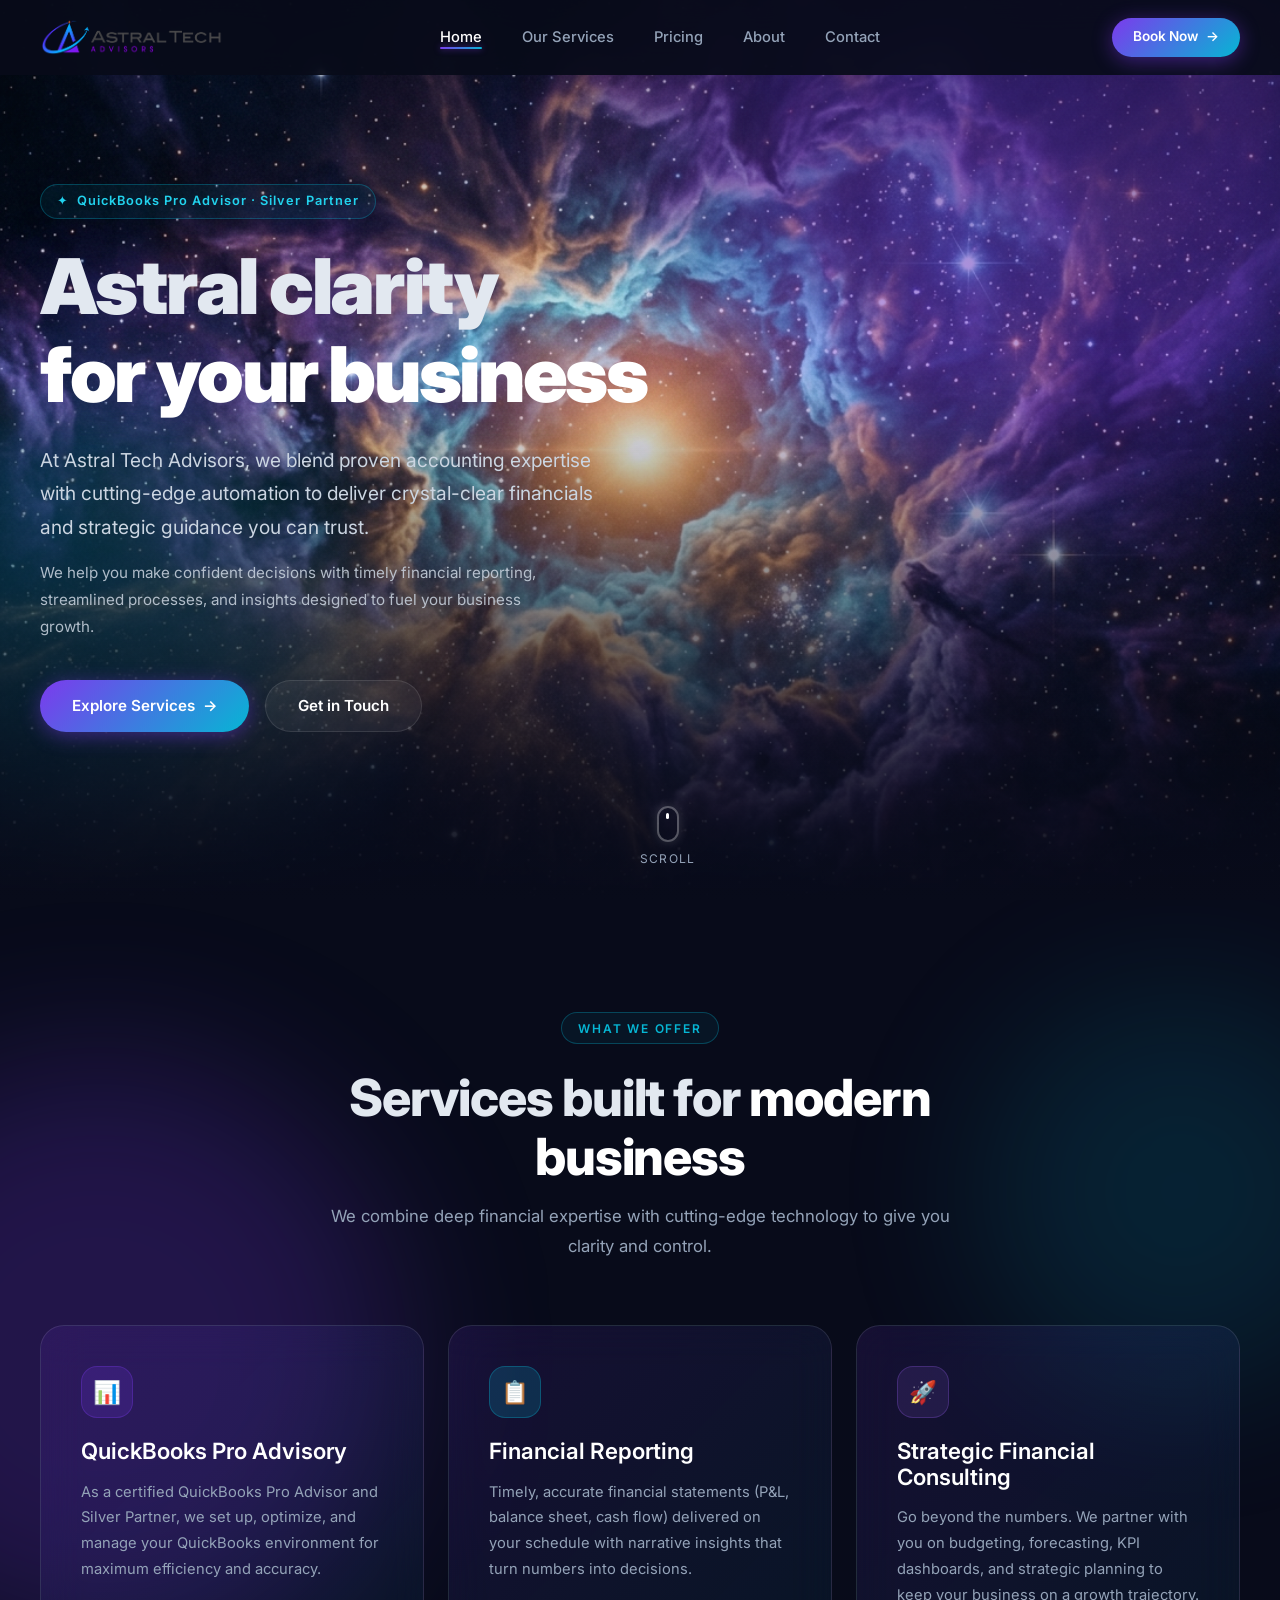
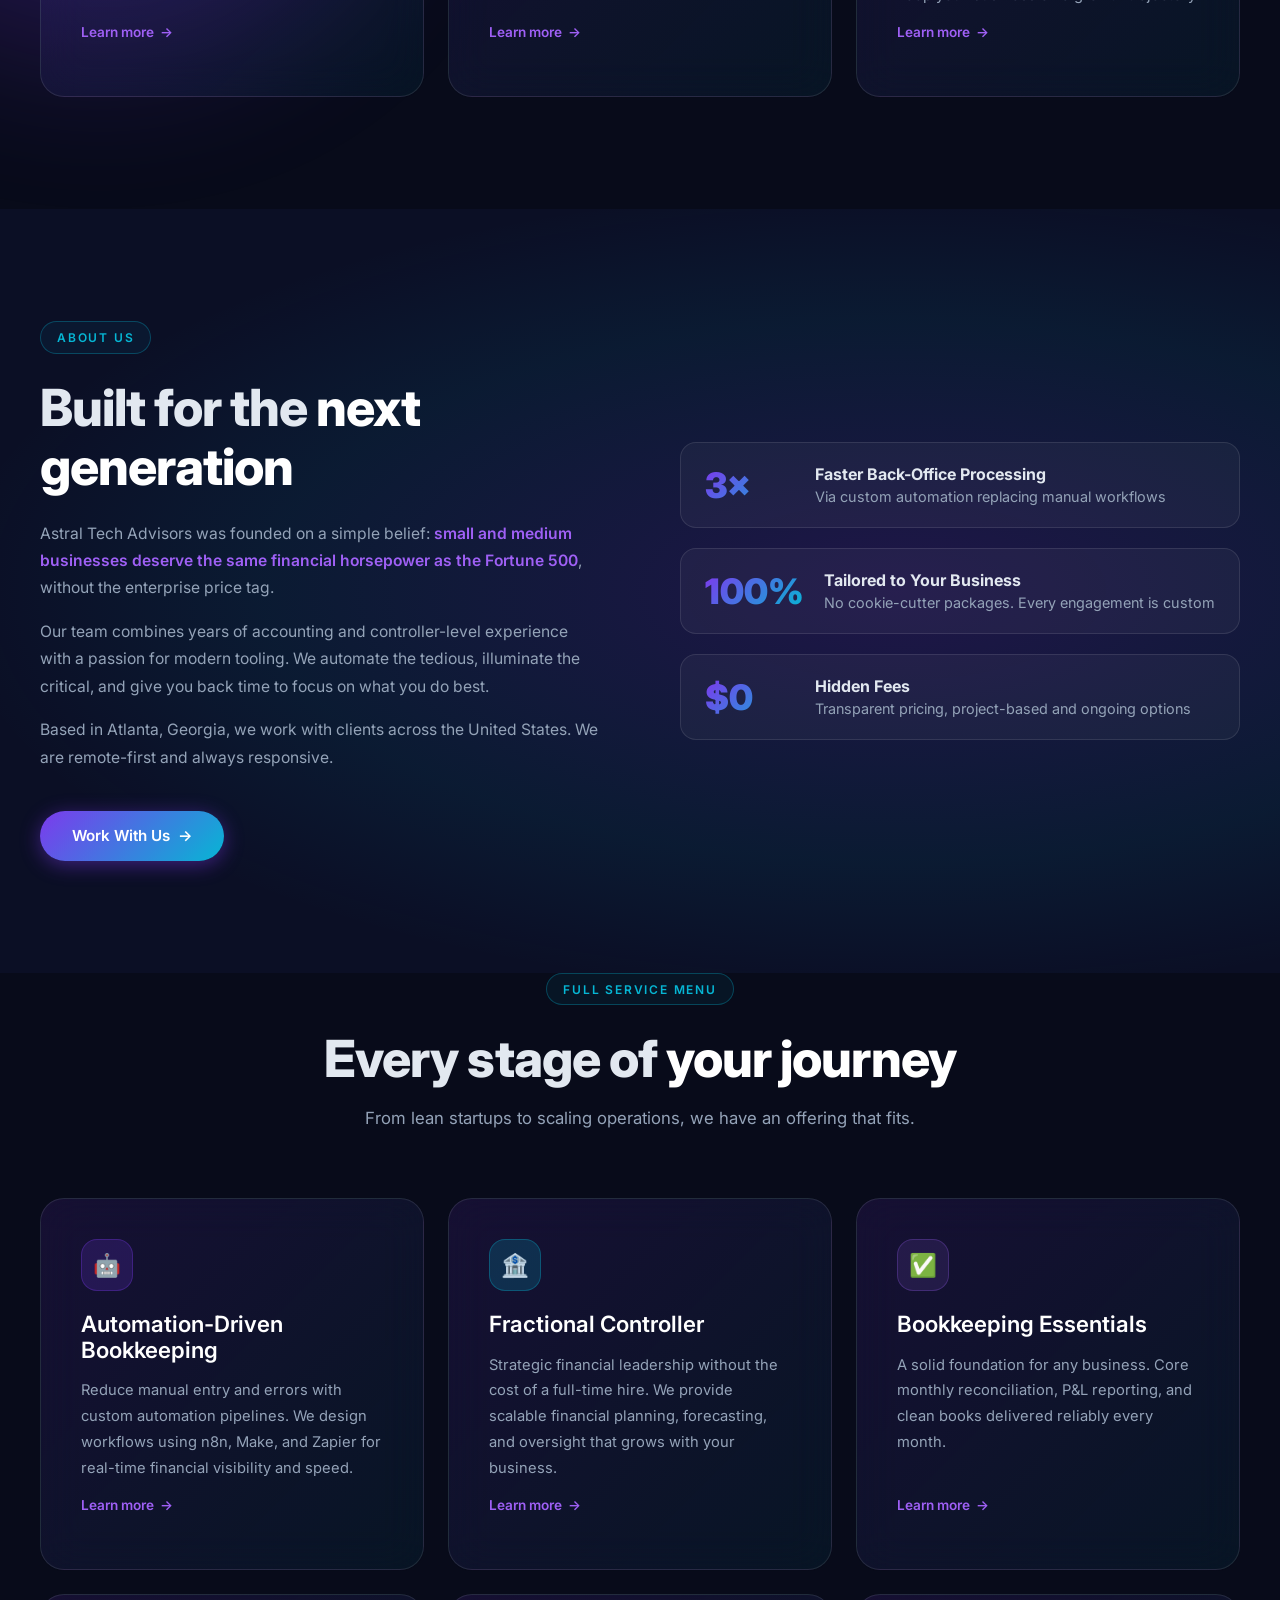
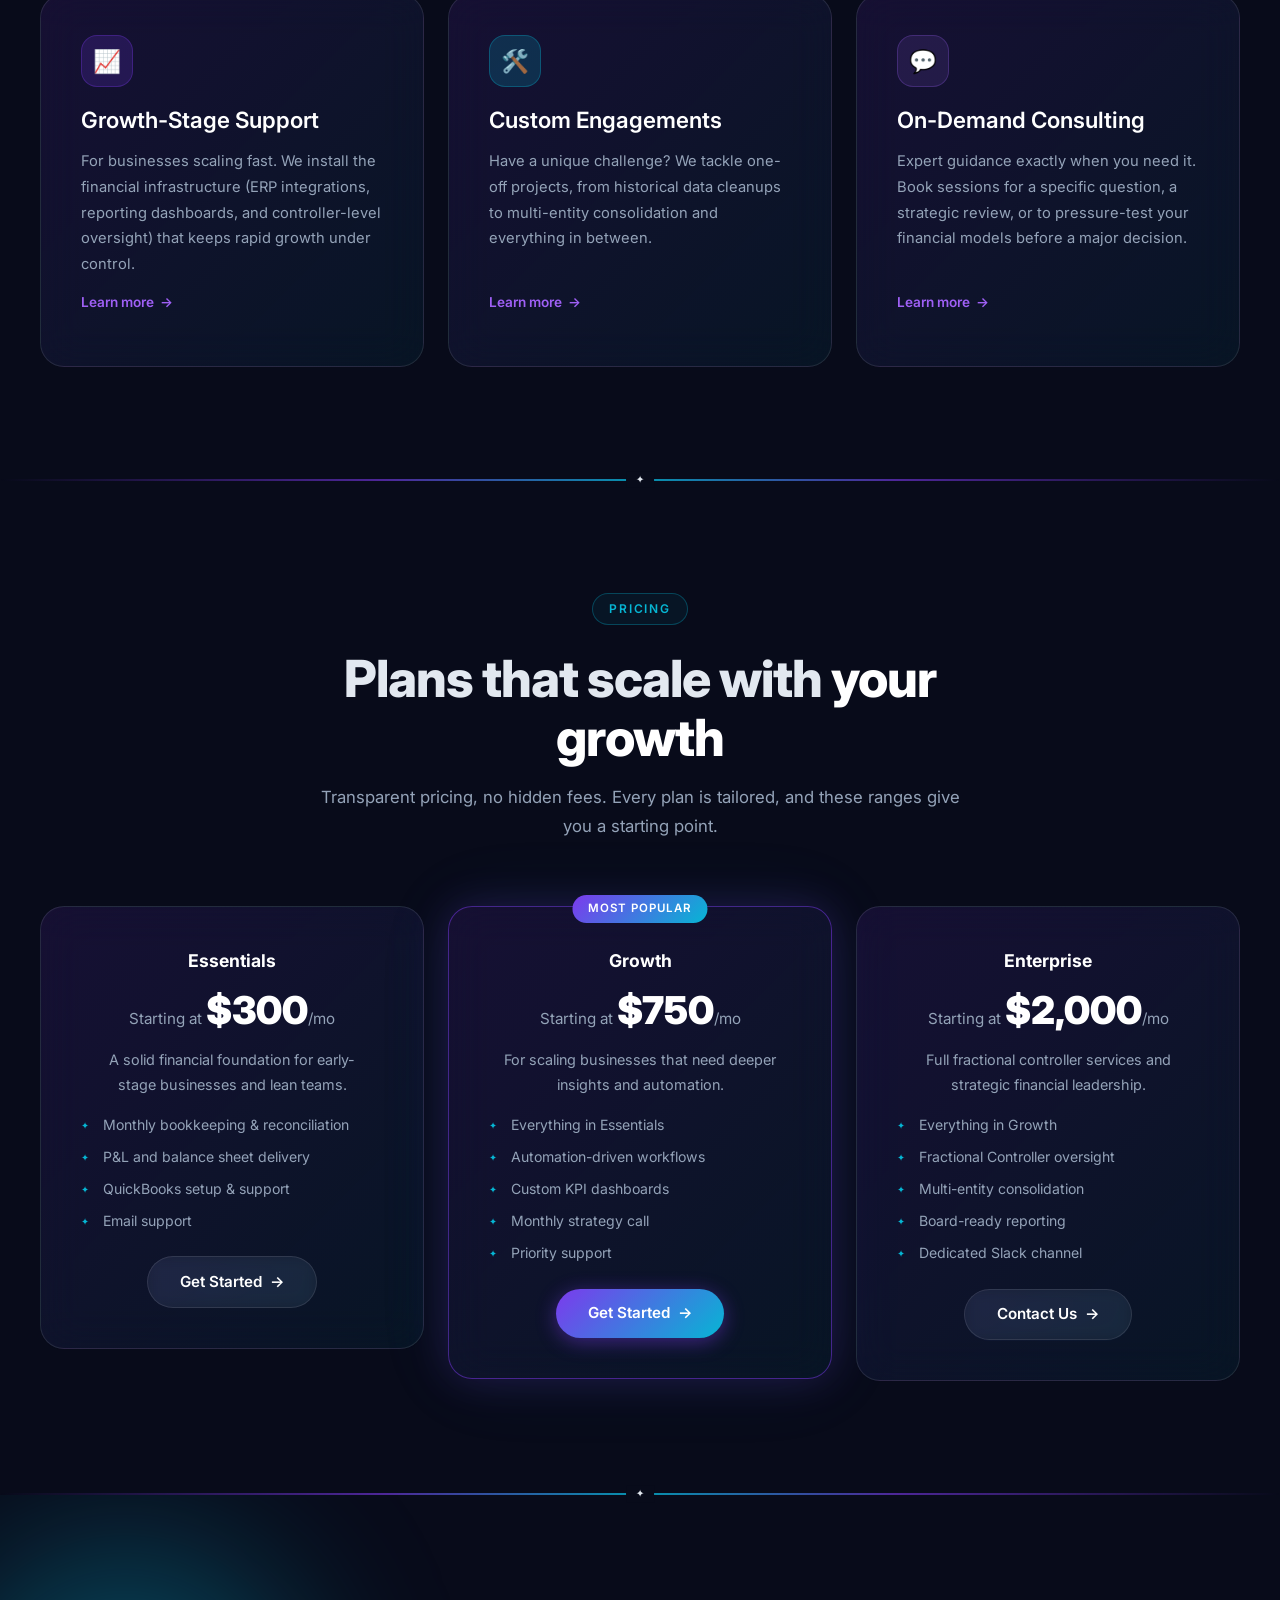
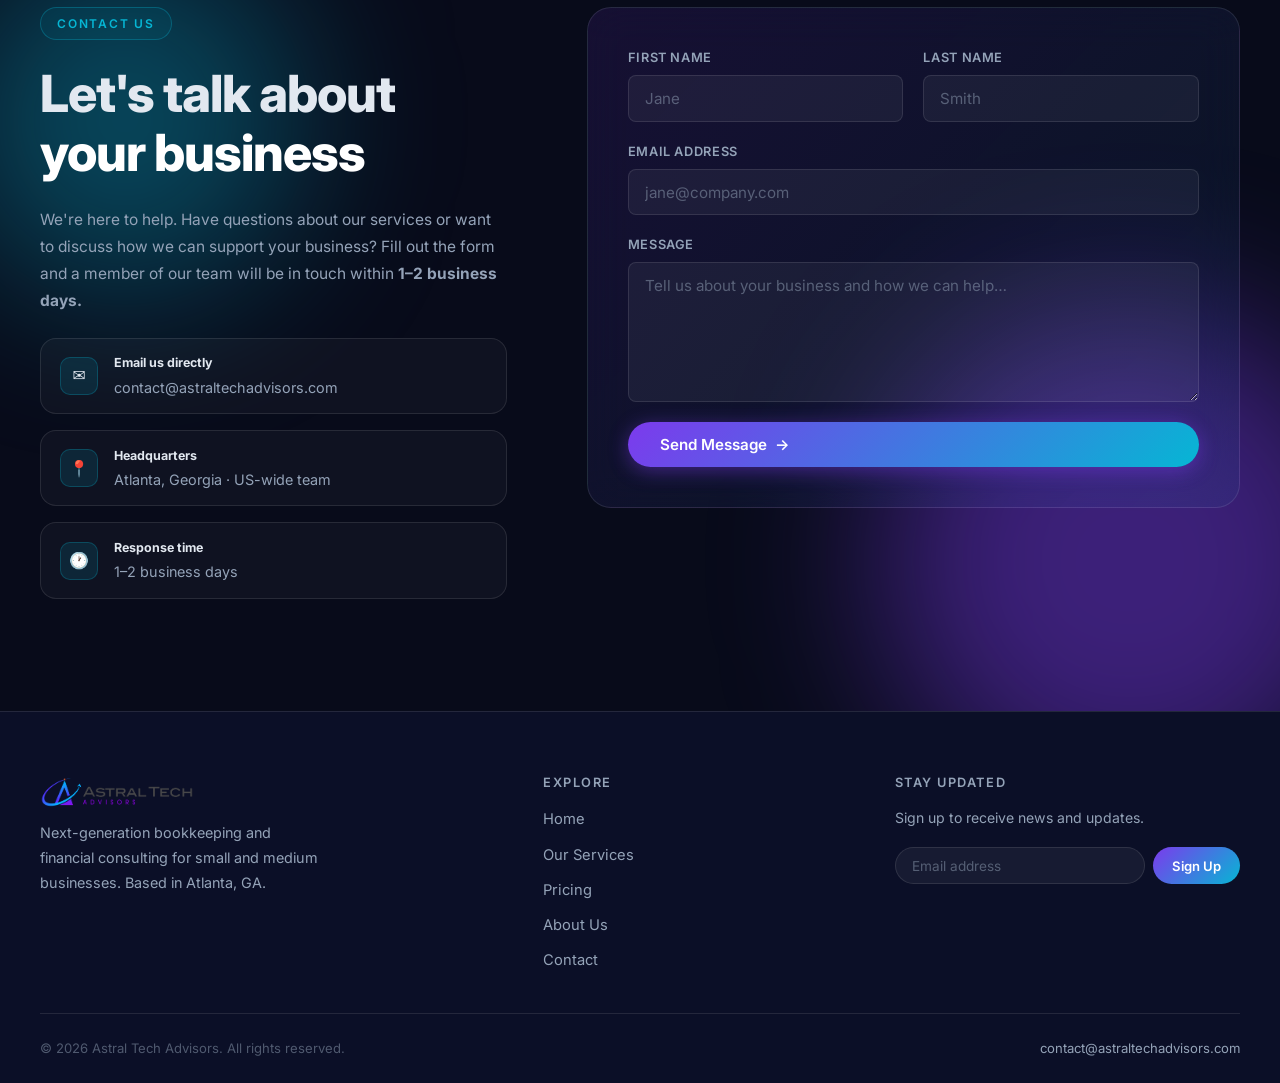
==== index.html @ 5fd236a5 "Remove em dashes across all pages for more natural copy Co-Authored-By: Claude Opus 4.6 (1M context)" ====
<!DOCTYPE html>
<html lang="en">
<head>
  <meta charset="UTF-8" />
  <meta name="viewport" content="width=device-width, initial-scale=1.0" />
  <title>Astral Tech Advisors | Next-Gen Bookkeeping & Financial Consulting</title>
  <meta name="description" content="Astral Tech Advisors blends proven accounting expertise with cutting-edge automation to deliver crystal-clear financials and strategic guidance you can trust." />
  <meta property="og:title" content="Astral Tech Advisors" />
  <meta property="og:description" content="Next-generation bookkeeping and financial consulting for small and medium businesses." />
  <meta property="og:type" content="website" />
  <link rel="preconnect" href="https://fonts.googleapis.com" />
  <link rel="preconnect" href="https://fonts.gstatic.com" crossorigin />
  <link rel="stylesheet" href="index.css" />
</head>
<body>
  <!-- Full-page background star canvas -- sits behind all sections -->
  <canvas id="bg-canvas" aria-hidden="true"></canvas>

  <!-- ============================================================
       NAVBAR
       ============================================================ -->
  <nav class="navbar" id="navbar" aria-label="Main navigation">
    <div class="container">
      <div class="nav-inner">
        <a href="#home" class="nav-logo" aria-label="Astral Tech Advisors Home">
          <img src="Website Logo.png" alt="Astral Tech Advisors" class="nav-logo-img" />
        </a>

        <ul class="nav-links" id="nav-links" role="list">
          <li><a href="#home">Home</a></li>
          <li><a href="#services">Our Services</a></li>
          <li><a href="#pricing">Pricing</a></li>
          <li><a href="#about">About</a></li>
          <li><a href="#contact">Contact</a></li>
        </ul>

        <a href="https://calendly.com/contact-astraltechadvisors/30min" target="_blank" rel="noopener" class="btn btn-primary btn-sm nav-cta" id="nav-book-btn">
          Book Now <span aria-hidden="true">→</span>
        </a>

        <button class="hamburger" id="hamburger" aria-label="Toggle mobile menu" aria-expanded="false">
          <span></span>
          <span></span>
          <span></span>
        </button>
      </div>
    </div>
  </nav>

  <!-- ============================================================
       HERO
       ============================================================ -->
  <section class="hero" id="home" aria-label="Hero">
    <video
      class="hero-video"
      autoplay muted loop playsinline
      poster="Images/Untitled design.png"
      preload="none"
      aria-hidden="true"
    >
      <!-- TODO: Replace with hosted video URL once available -->
      <!-- <source src="Videos/kling_20260321_VIDEO_Very_slow__2235_0.mp4" type="video/mp4" /> -->
    </video>
    <div class="hero-overlay" aria-hidden="true"></div>

    <!-- Background glow orbs -->
    <div class="orb orb-violet orb-1" aria-hidden="true"></div>
    <div class="orb orb-cyan orb-2" aria-hidden="true"></div>

    <div class="container">
      <div class="hero-content">
        <div class="hero-badge" role="note">
          <span aria-hidden="true">✦</span>
          QuickBooks Pro Advisor · Silver Partner
        </div>

        <h1 class="hero-title">
          Astral clarity<br />
          <span class="gradient-text">for your business</span>
        </h1>

        <p class="hero-subtitle">
          At Astral Tech Advisors, we blend proven accounting expertise with
          cutting-edge automation to deliver crystal-clear financials and
          strategic guidance you can trust.
        </p>

        <p class="hero-sub2">
          We help you make confident decisions with timely financial reporting,
          streamlined processes, and insights designed to fuel your business growth.
        </p>

        <div class="hero-ctas">
          <a href="#services" class="btn btn-primary" id="hero-cta-services">
            Explore Services <span aria-hidden="true">→</span>
          </a>
          <a href="#contact" class="btn btn-ghost" id="hero-cta-contact">
            Get in Touch
          </a>
        </div>
      </div>
    </div>

    <div class="hero-scroll-hint" aria-hidden="true">
      <div class="scroll-mouse"></div>
      <span>Scroll</span>
    </div>
  </section>

  <!-- ============================================================
       SERVICES -- PRIMARY
       ============================================================ -->
  <section class="services" id="services" aria-label="Our Core Services">
    <div class="orb orb-violet orb-1" aria-hidden="true"></div>
    <div class="orb orb-cyan orb-2" aria-hidden="true"></div>

    <div class="container">
      <div class="section-header reveal">
        <div class="section-label">What We Offer</div>
        <h2>Services built for <span class="gradient-text">modern business</span></h2>
        <p>We combine deep financial expertise with cutting-edge technology to give you clarity and control.</p>
      </div>

      <div class="services-grid">
        <!-- QuickBooks -->
        <article class="glass-card service-card reveal" id="service-qb">
          <div class="service-icon violet" aria-hidden="true">📊</div>
          <h3>QuickBooks Pro Advisory</h3>
          <p>
            As a certified QuickBooks Pro Advisor and Silver Partner, we set up,
            optimize, and manage your QuickBooks environment for maximum efficiency
            and accuracy.
          </p>
          <button class="service-link service-toggle" aria-expanded="false" aria-controls="detail-qb">
            Learn more <span class="service-toggle-arrow" aria-hidden="true">→</span>
          </button>
          <div class="service-detail" id="detail-qb">
            <ul>
              <li>Full QuickBooks Online/Desktop setup and migration</li>
              <li>Chart of accounts optimization and cleanup</li>
              <li>Third-party app integrations (payroll, inventory, POS)</li>
              <li>Ongoing QBO admin, troubleshooting, and training</li>
            </ul>

          </div>
        </article>

        <!-- Financial Reporting -->
        <article class="glass-card service-card reveal reveal-delay-1" id="service-reporting">
          <div class="service-icon cyan" aria-hidden="true">📋</div>
          <h3>Financial Reporting</h3>
          <p>
            Timely, accurate financial statements (P&amp;L, balance sheet, cash flow)
            delivered on your schedule with narrative insights that turn numbers
            into decisions.
          </p>
          <button class="service-link service-toggle" aria-expanded="false" aria-controls="detail-reporting">
            Learn more <span class="service-toggle-arrow" aria-hidden="true">→</span>
          </button>
          <div class="service-detail" id="detail-reporting">
            <ul>
              <li>Monthly/quarterly P&amp;L, balance sheet, and cash-flow statements</li>
              <li>Narrative insights and trend analysis</li>
              <li>Custom KPI dashboards tailored to your business</li>
              <li>Board-ready reporting packages</li>
            </ul>

          </div>
        </article>

        <!-- Strategic Consulting -->
        <article class="glass-card service-card reveal reveal-delay-2" id="service-consulting">
          <div class="service-icon mix" aria-hidden="true">🚀</div>
          <h3>Strategic Financial Consulting</h3>
          <p>
            Go beyond the numbers. We partner with you on budgeting, forecasting,
            KPI dashboards, and strategic planning to keep your business on a
            growth trajectory.
          </p>
          <button class="service-link service-toggle" aria-expanded="false" aria-controls="detail-consulting">
            Learn more <span class="service-toggle-arrow" aria-hidden="true">→</span>
          </button>
          <div class="service-detail" id="detail-consulting">
            <ul>
              <li>Annual budgets and rolling forecasts</li>
              <li>KPI identification and dashboard design</li>
              <li>Scenario modeling and what-if analysis</li>
              <li>Strategic growth planning and capital allocation</li>
            </ul>

          </div>
        </article>
      </div>
    </div>
  </section>

  <!-- ============================================================
       ABOUT
       ============================================================ -->
  <section class="about" id="about" aria-label="About Astral Tech Advisors">
    <div class="container">
      <div class="about-grid">
        <!-- Left: Copy -->
        <div class="about-content reveal">
          <div class="section-label">About Us</div>
          <h2>Built for the <span class="gradient-text">next generation</span></h2>

          <p>
            Astral Tech Advisors was founded on a simple belief: <strong>small and
            medium businesses deserve the same financial horsepower as the Fortune
            500</strong>, without the enterprise price tag.
          </p>

          <p>
            Our team combines years of accounting and controller-level experience
            with a passion for modern tooling. We automate the tedious, illuminate
            the critical, and give you back time to focus on what you do best.
          </p>

          <p>
            Based in Atlanta, Georgia, we work with clients across the United
            States. We are remote-first and always responsive.
          </p>

          <a href="#contact" class="btn btn-primary about-cta">
            Work With Us <span aria-hidden="true">→</span>
          </a>
        </div>

        <!-- Right: Stats -->
        <div class="about-visual reveal reveal-delay-1">
          <div class="stat-card">
            <div class="stat-number">3×</div>
            <div class="stat-label">
              <strong>Faster Back-Office Processing</strong>
              Via custom automation replacing manual workflows
            </div>
          </div>

          <div class="stat-card">
            <div class="stat-number">100%</div>
            <div class="stat-label">
              <strong>Tailored to Your Business</strong>
              No cookie-cutter packages. Every engagement is custom
            </div>
          </div>

          <div class="stat-card">
            <div class="stat-number">$0</div>
            <div class="stat-label">
              <strong>Hidden Fees</strong>
              Transparent pricing, project-based and ongoing options
            </div>
          </div>
        </div>
      </div>
    </div>
  </section>

  <!-- ============================================================
       EXTENDED SERVICES
       ============================================================ -->
  <section class="ext-services" aria-label="All Services">
    <div class="container">
      <div class="section-header reveal">
        <div class="section-label">Full Service Menu</div>
        <h2>Every stage of <span class="gradient-text">your journey</span></h2>
        <p>From lean startups to scaling operations, we have an offering that fits.</p>
      </div>

      <div class="ext-services-grid">
        <!-- Automation-Driven Bookkeeping -->
        <article class="glass-card service-card reveal" id="service-auto-bookkeeping">
          <div class="service-icon violet" aria-hidden="true">🤖</div>
          <h3>Automation-Driven Bookkeeping</h3>
          <p>
            Reduce manual entry and errors with custom automation pipelines. We
            design workflows using n8n, Make, and Zapier for real-time financial
            visibility and speed.
          </p>
          <button class="service-link service-toggle" aria-expanded="false" aria-controls="detail-auto-bookkeeping">
            Learn more <span class="service-toggle-arrow" aria-hidden="true">→</span>
          </button>
          <div class="service-detail" id="detail-auto-bookkeeping">
            <ul>
              <li>Custom automation pipelines using n8n, Make, and Zapier</li>
              <li>Bank-feed and receipt auto-categorization</li>
              <li>Real-time dashboards for revenue and expenses</li>
              <li>Error-detection rules and reconciliation automation</li>
            </ul>

          </div>
        </article>

        <!-- Fractional Controller -->
        <article class="glass-card service-card reveal reveal-delay-1" id="service-fractional">
          <div class="service-icon cyan" aria-hidden="true">🏦</div>
          <h3>Fractional Controller</h3>
          <p>
            Strategic financial leadership without the cost of a full-time hire.
            We provide scalable financial planning, forecasting, and oversight
            that grows with your business.
          </p>
          <button class="service-link service-toggle" aria-expanded="false" aria-controls="detail-fractional">
            Learn more <span class="service-toggle-arrow" aria-hidden="true">→</span>
          </button>
          <div class="service-detail" id="detail-fractional">
            <ul>
              <li>Part-time CFO/controller-level financial leadership</li>
              <li>Cash-flow forecasting and runway analysis</li>
              <li>Financial policy and internal controls design</li>
              <li>Investor/lender reporting and due-diligence support</li>
            </ul>

          </div>
        </article>

        <!-- Bookkeeping Essentials -->
        <article class="glass-card service-card reveal reveal-delay-2" id="service-essentials">
          <div class="service-icon mix" aria-hidden="true">✅</div>
          <h3>Bookkeeping Essentials</h3>
          <p>
            A solid foundation for any business. Core monthly reconciliation,
            P&amp;L reporting, and clean books delivered reliably every month.
          </p>
          <button class="service-link service-toggle" aria-expanded="false" aria-controls="detail-essentials">
            Learn more <span class="service-toggle-arrow" aria-hidden="true">→</span>
          </button>
          <div class="service-detail" id="detail-essentials">
            <ul>
              <li>Monthly bank and credit-card reconciliation</li>
              <li>Accounts payable and receivable management</li>
              <li>Monthly P&amp;L and balance sheet delivery</li>
              <li>Sales-tax tracking and filing support</li>
            </ul>

          </div>
        </article>

        <!-- Growth-Stage Support -->
        <article class="glass-card service-card reveal" id="service-growth">
          <div class="service-icon violet" aria-hidden="true">📈</div>
          <h3>Growth-Stage Support</h3>
          <p>
            For businesses scaling fast. We install the financial infrastructure
            (ERP integrations, reporting dashboards, and controller-level oversight)
            that keeps rapid growth under control.
          </p>
          <button class="service-link service-toggle" aria-expanded="false" aria-controls="detail-growth">
            Learn more <span class="service-toggle-arrow" aria-hidden="true">→</span>
          </button>
          <div class="service-detail" id="detail-growth">
            <ul>
              <li>ERP selection, setup, and integration</li>
              <li>Multi-entity consolidation reporting</li>
              <li>Department-level P&amp;L and cost-center tracking</li>
              <li>Scalable processes designed for 10x growth</li>
            </ul>

          </div>
        </article>

        <!-- Custom Engagements -->
        <article class="glass-card service-card reveal reveal-delay-1" id="service-custom">
          <div class="service-icon cyan" aria-hidden="true">🛠️</div>
          <h3>Custom Engagements</h3>
          <p>
            Have a unique challenge? We tackle one-off projects, from historical
            data cleanups to multi-entity consolidation and everything in between.
          </p>
          <button class="service-link service-toggle" aria-expanded="false" aria-controls="detail-custom">
            Learn more <span class="service-toggle-arrow" aria-hidden="true">→</span>
          </button>
          <div class="service-detail" id="detail-custom">
            <ul>
              <li>Historical data cleanup and catch-up bookkeeping</li>
              <li>Multi-entity or multi-currency consolidation</li>
              <li>System migrations (QBO, Xero, NetSuite)</li>
              <li>One-off financial analysis or audit prep</li>
            </ul>

          </div>
        </article>

        <!-- On-Demand Consulting -->
        <article class="glass-card service-card reveal reveal-delay-2" id="service-ondemand">
          <div class="service-icon mix" aria-hidden="true">💬</div>
          <h3>On-Demand Consulting</h3>
          <p>
            Expert guidance exactly when you need it. Book sessions for a specific
            question, a strategic review, or to pressure-test your financial models
            before a major decision.
          </p>
          <button class="service-link service-toggle" aria-expanded="false" aria-controls="detail-ondemand">
            Learn more <span class="service-toggle-arrow" aria-hidden="true">→</span>
          </button>
          <div class="service-detail" id="detail-ondemand">
            <ul>
              <li>60- or 90-minute expert consulting sessions</li>
              <li>Financial model review and stress-testing</li>
              <li>Tax-planning strategy conversations</li>
              <li>Ad-hoc QuickBooks troubleshooting</li>
            </ul>

          </div>
        </article>
      </div>
    </div>
  </section>

  <div class="section-divider" aria-hidden="true"></div>

  <!-- ============================================================
       PRICING
       ============================================================ -->
  <section class="pricing" id="pricing" aria-label="Pricing">
    <div class="container">
      <div class="section-header reveal">
        <div class="section-label">Pricing</div>
        <h2>Plans that scale with <span class="gradient-text">your growth</span></h2>
        <p>Transparent pricing, no hidden fees. Every plan is tailored, and these ranges give you a starting point.</p>
      </div>

      <div class="pricing-grid">
        <!-- Essentials -->
        <article class="glass-card pricing-card reveal">
          <div class="pricing-tier">Essentials</div>
          <div class="pricing-price">Starting at <span class="gradient-text pricing-amount">$300</span>/mo</div>
          <p class="pricing-desc">A solid financial foundation for early-stage businesses and lean teams.</p>
          <ul class="pricing-features">
            <li>Monthly bookkeeping &amp; reconciliation</li>
            <li>P&amp;L and balance sheet delivery</li>
            <li>QuickBooks setup &amp; support</li>
            <li>Email support</li>
          </ul>
          <a href="#contact" class="btn btn-ghost">Get Started <span aria-hidden="true">→</span></a>
        </article>

        <!-- Growth (featured) -->
        <article class="glass-card pricing-card pricing-card--featured reveal reveal-delay-1">
          <div class="pricing-badge">Most Popular</div>
          <div class="pricing-tier">Growth</div>
          <div class="pricing-price">Starting at <span class="gradient-text pricing-amount">$750</span>/mo</div>
          <p class="pricing-desc">For scaling businesses that need deeper insights and automation.</p>
          <ul class="pricing-features">
            <li>Everything in Essentials</li>
            <li>Automation-driven workflows</li>
            <li>Custom KPI dashboards</li>
            <li>Monthly strategy call</li>
            <li>Priority support</li>
          </ul>
          <a href="#contact" class="btn btn-primary">Get Started <span aria-hidden="true">→</span></a>
        </article>

        <!-- Enterprise -->
        <article class="glass-card pricing-card reveal reveal-delay-2">
          <div class="pricing-tier">Enterprise</div>
          <div class="pricing-price">Starting at <span class="gradient-text pricing-amount">$2,000</span>/mo</div>
          <p class="pricing-desc">Full fractional controller services and strategic financial leadership.</p>
          <ul class="pricing-features">
            <li>Everything in Growth</li>
            <li>Fractional Controller oversight</li>
            <li>Multi-entity consolidation</li>
            <li>Board-ready reporting</li>
            <li>Dedicated Slack channel</li>
          </ul>
          <a href="#contact" class="btn btn-ghost">Contact Us <span aria-hidden="true">→</span></a>
        </article>
      </div>
    </div>
  </section>

  <div class="section-divider" aria-hidden="true"></div>

  <!-- ============================================================
       CONTACT
       ============================================================ -->
  <section class="contact" id="contact" aria-label="Contact Us">
    <div class="orb orb-violet orb-1" aria-hidden="true"></div>
    <div class="orb orb-cyan orb-2" aria-hidden="true"></div>

    <div class="container">
      <div class="contact-grid">
        <!-- Left: Info -->
        <div class="contact-info reveal">
          <div class="section-label">Contact Us</div>
          <h2>Let's talk about <span class="gradient-text">your business</span></h2>
          <p>
            We're here to help. Have questions about our services or want to
            discuss how we can support your business? Fill out the form and a
            member of our team will be in touch within <strong>1–2 business
            days.</strong>
          </p>

          <div class="contact-meta">
            <div class="contact-item">
              <div class="contact-item-icon" aria-hidden="true">✉️</div>
              <div class="contact-item-text">
                <strong>Email us directly</strong>
                <span>contact@astraltechadvisors.com</span>
              </div>
            </div>
            <div class="contact-item">
              <div class="contact-item-icon" aria-hidden="true">📍</div>
              <div class="contact-item-text">
                <strong>Headquarters</strong>
                <span>Atlanta, Georgia · US-wide team</span>
              </div>
            </div>
            <div class="contact-item">
              <div class="contact-item-icon" aria-hidden="true">🕐</div>
              <div class="contact-item-text">
                <strong>Response time</strong>
                <span>1–2 business days</span>
              </div>
            </div>
          </div>
        </div>

        <!-- Right: Form -->
        <form class="glass-card contact-form reveal reveal-delay-1" id="contact-form" novalidate>
          <div class="form-row">
            <div class="form-group">
              <label for="first-name">First Name</label>
              <input type="text" id="first-name" name="firstName" placeholder="Jane" required />
            </div>
            <div class="form-group">
              <label for="last-name">Last Name</label>
              <input type="text" id="last-name" name="lastName" placeholder="Smith" required />
            </div>
          </div>

          <div class="form-group">
            <label for="email">Email Address</label>
            <input type="email" id="email" name="email" placeholder="jane@company.com" required />
          </div>

          <div class="form-group">
            <label for="message">Message</label>
            <textarea id="message" name="message" placeholder="Tell us about your business and how we can help…" required></textarea>
          </div>

          <button type="submit" class="btn btn-primary" id="form-submit-btn">
            Send Message <span aria-hidden="true">→</span>
          </button>
        </form>
      </div>
    </div>
  </section>

  <!-- ============================================================
       FOOTER
       ============================================================ -->
  <footer role="contentinfo">
    <div class="container">
      <div class="footer-grid">
        <!-- Brand -->
        <div class="footer-brand">
          <a href="#home" class="nav-logo" aria-label="Astral Tech Advisors">
            <img src="Website Logo.png" alt="Astral Tech Advisors" class="nav-logo-img nav-logo-img--footer" />
          </a>
          <p>
            Next-generation bookkeeping and financial consulting for small
            and medium businesses. Based in Atlanta, GA.
          </p>
        </div>

        <!-- Navigation -->
        <nav class="footer-nav" aria-label="Footer navigation">
          <h4>Explore</h4>
          <ul role="list">
            <li><a href="#home">Home</a></li>
            <li><a href="#services">Our Services</a></li>
            <li><a href="#pricing">Pricing</a></li>
            <li><a href="#about">About Us</a></li>
            <li><a href="#contact">Contact</a></li>
          </ul>
        </nav>

        <!-- Newsletter -->
        <div class="footer-newsletter">
          <h4>Stay Updated</h4>
          <p style="font-size:0.88rem; margin-top: 0; margin-bottom: 0;">
            Sign up to receive news and updates.
          </p>
          <form class="newsletter-form" id="newsletter-form" novalidate>
            <input
              type="email"
              name="email"
              id="newsletter-email"
              placeholder="Email address"
              aria-label="Email address for newsletter"
              required
            />
            <button type="submit">Sign Up</button>
          </form>
        </div>
      </div>

      <div class="footer-bottom">
        <span>© 2026 Astral Tech Advisors. All rights reserved.</span>
        <a href="mailto:contact@astraltechadvisors.com">
          contact@astraltechadvisors.com
        </a>
      </div>
    </div>
  </footer>

  <script src="main.js"></script>
</body>
</html>
---- index.css ----
/* ============================================================
   ASTRAL TECH ADVISORS — Design System
   ============================================================ */

/* ── Google Fonts ── */
@import url('https://fonts.googleapis.com/css2?family=Inter:wght@300;400;500;600;700;800;900&display=swap');

/* ── Design Tokens ── */
:root {
  /* Colors */
  --clr-bg:         #080B1A;
  --clr-bg-2:       #0D1129;
  --clr-surface:    rgba(255,255,255,0.04);
  --clr-border:     rgba(255,255,255,0.10);
  --clr-violet:     #7C3AED;
  --clr-violet-l:   #9F60F5;
  --clr-cyan:       #06B6D4;
  --clr-cyan-l:     #22D3EE;
  --clr-white:      #FFFFFF;
  --clr-text:       #E2E8F0;
  --clr-muted:      #94A3B8;

  /* Gradients */
  --grad-accent: linear-gradient(135deg, var(--clr-violet), var(--clr-cyan));
  --grad-hero:   radial-gradient(ellipse at 70% 50%, rgba(124,58,237,0.35) 0%, rgba(6,182,212,0.15) 50%, transparent 75%);
  --grad-card:   linear-gradient(135deg, rgba(124,58,237,0.12), rgba(6,182,212,0.06));

  /* Typography */
  --ff-base: 'Inter', system-ui, sans-serif;
  --fw-light: 300;
  --fw-regular: 400;
  --fw-medium: 500;
  --fw-semibold: 600;
  --fw-bold: 700;
  --fw-extrabold: 800;
  --fw-black: 900;

  /* Spacing */
  --space-xs:  0.5rem;
  --space-sm:  1rem;
  --space-md:  1.5rem;
  --space-lg:  2.5rem;
  --space-xl:  4rem;
  --space-2xl: 7rem;

  /* Radius */
  --radius-sm: 8px;
  --radius-md: 16px;
  --radius-lg: 24px;
  --radius-pill: 999px;

  /* Shadows */
  --shadow-glow-v: 0 0 40px rgba(124,58,237,0.25);
  --shadow-glow-c: 0 0 40px rgba(6,182,212,0.20);
  --shadow-card:   0 8px 32px rgba(0,0,0,0.4);

  /* Transitions */
  --ease-out: cubic-bezier(0.16, 1, 0.3, 1);
  --dur-fast: 200ms;
  --dur-base: 350ms;
  --dur-slow: 600ms;

  /* Z-index */
  --z-nav: 1000;
  --z-hero: 1;
  --z-modal: 2000;
}

/* ── Reset & Base ── */
*, *::before, *::after { box-sizing: border-box; margin: 0; padding: 0; }

html { scroll-behavior: smooth; font-size: 16px; background: var(--clr-bg); }

body {
  font-family: var(--ff-base);
  background: transparent;
  color: var(--clr-text);
  line-height: 1.6;
  overflow-x: hidden;
  -webkit-font-smoothing: antialiased;
}

/* ── Full-page background star canvas ── */
#bg-canvas {
  position: fixed;
  top: 70px;
  left: 0;
  right: 0;
  bottom: 0;
  width: 100%;
  height: calc(100% - 70px);
  z-index: -1;
  pointer-events: none;
}

img { max-width: 100%; display: block; }
a { text-decoration: none; color: inherit; }
ul { list-style: none; }
button { cursor: pointer; border: none; background: none; font-family: inherit; }

/* ── Typography ── */
h1, h2, h3, h4 { line-height: 1.15; font-weight: var(--fw-bold); }
h1 { font-size: clamp(2.8rem, 6vw, 5.5rem); font-weight: var(--fw-black); letter-spacing: -0.03em; }
h2 { font-size: clamp(2rem, 4vw, 3.2rem); font-weight: var(--fw-extrabold); letter-spacing: -0.02em; }
h3 { font-size: clamp(1.1rem, 2vw, 1.4rem); font-weight: var(--fw-semibold); }
p  { color: var(--clr-muted); line-height: 1.75; }

.gradient-text {
  color: var(--clr-white);
}

.section-label {
  display: inline-flex;
  align-items: center;
  gap: 0.5rem;
  font-size: 0.75rem;
  font-weight: var(--fw-semibold);
  letter-spacing: 0.15em;
  text-transform: uppercase;
  color: var(--clr-cyan);
  padding: 0.35rem 1rem;
  border: 1px solid rgba(6,182,212,0.3);
  border-radius: var(--radius-pill);
  background: rgba(6,182,212,0.06);
  margin-bottom: var(--space-md);
}

/* ── Container ── */
.container {
  width: min(1200px, 100% - 3rem);
  margin-inline: auto;
}

/* ── Buttons ── */
.btn {
  display: inline-flex;
  align-items: center;
  gap: 0.5rem;
  padding: 0.8rem 2rem;
  border-radius: var(--radius-pill);
  font-size: 0.95rem;
  font-weight: var(--fw-semibold);
  transition: transform var(--dur-fast) var(--ease-out),
              box-shadow var(--dur-fast) var(--ease-out),
              opacity var(--dur-fast);
}
.btn:hover { transform: translateY(-2px); }

.btn-primary {
  background: var(--grad-accent);
  color: var(--clr-white);
  box-shadow: 0 4px 20px rgba(124,58,237,0.45);
}
.btn-primary:hover { box-shadow: 0 8px 30px rgba(124,58,237,0.65); }

.btn-ghost {
  color: var(--clr-white);
  border: 1.5px solid var(--clr-border);
  background: rgba(255,255,255,0.05);
  backdrop-filter: blur(8px);
}
.btn-ghost:hover {
  border-color: rgba(124,58,237,0.6);
  background: rgba(124,58,237,0.1);
}

.btn-sm {
  padding: 0.55rem 1.3rem;
  font-size: 0.85rem;
}

/* ── Glassmorphism Card ── */
.glass-card {
  background: var(--grad-card);
  border: 1px solid var(--clr-border);
  border-radius: var(--radius-lg);
  backdrop-filter: blur(20px);
  -webkit-backdrop-filter: blur(20px);
  padding: var(--space-lg);
  transition: transform var(--dur-base) var(--ease-out),
              box-shadow var(--dur-base) var(--ease-out),
              border-color var(--dur-base);
  position: relative;
  overflow: hidden;
}

.glass-card::before {
  content: '';
  position: absolute;
  inset: 0;
  background: var(--grad-card);
  opacity: 0;
  transition: opacity var(--dur-base);
  pointer-events: none;
}

.glass-card:hover {
  transform: translateY(-6px);
  box-shadow: var(--shadow-card), var(--shadow-glow-v);
  border-color: rgba(124,58,237,0.4);
}

.glass-card:hover::before { opacity: 1; }

/* ── Orb / Glow blobs ── */
.orb {
  position: absolute;
  border-radius: 50%;
  filter: blur(80px);
  pointer-events: none;
  z-index: 0;
}
.orb-violet { background: rgba(124,58,237,0.45); }
.orb-cyan   { background: rgba(6,182,212,0.35);  }

/* ============================================================
   NAVIGATION
   ============================================================ */
.navbar {
  position: fixed;
  top: 0;
  inset-inline: 0;
  z-index: var(--z-nav);
  padding: 1.1rem 0;
  background: rgba(8, 11, 26, 0.92);
  backdrop-filter: blur(16px);
  -webkit-backdrop-filter: blur(16px);
  transition: background var(--dur-base), box-shadow var(--dur-base), padding var(--dur-base);
}

.navbar.scrolled {
  background: rgba(8,11,26,0.85);
  backdrop-filter: blur(24px);
  -webkit-backdrop-filter: blur(24px);
  box-shadow: 0 1px 0 rgba(255,255,255,0.06);
  padding: 0.7rem 0;
}

.nav-inner {
  display: flex;
  align-items: center;
  justify-content: space-between;
  gap: var(--space-lg);
}

.nav-logo {
  display: flex;
  align-items: center;
  gap: 0.65rem;
  font-weight: var(--fw-bold);
  font-size: 1.1rem;
  color: var(--clr-white);
  letter-spacing: -0.02em;
}

.nav-logo-icon {
  width: 36px;
  height: 36px;
  background: var(--grad-accent);
  border-radius: 10px;
  display: flex;
  align-items: center;
  justify-content: center;
  font-size: 1.1rem;
}

.nav-links {
  display: flex;
  align-items: center;
  gap: var(--space-lg);
}

.nav-links a {
  font-size: 0.92rem;
  font-weight: var(--fw-medium);
  color: var(--clr-muted);
  transition: color var(--dur-fast);
  position: relative;
}

.nav-links a::after {
  content: '';
  position: absolute;
  bottom: -3px;
  left: 0;
  right: 0;
  height: 2px;
  background: var(--grad-accent);
  transform: scaleX(0);
  transform-origin: left;
  transition: transform var(--dur-fast) var(--ease-out);
  border-radius: 2px;
}

.nav-links a:hover { color: var(--clr-white); }
.nav-links a:hover::after { transform: scaleX(1); }

.nav-cta { margin-left: var(--space-sm); }

.hamburger {
  display: none;
  flex-direction: column;
  gap: 5px;
  width: 28px;
}
.hamburger span {
  display: block;
  height: 2px;
  background: var(--clr-white);
  border-radius: 2px;
  transition: transform var(--dur-fast), opacity var(--dur-fast);
}

/* ============================================================
   HERO
   ============================================================ */
.hero {
  position: relative;
  min-height: 100vh;
  display: flex;
  align-items: center;
  overflow: hidden;
}

.hero-video {
  position: absolute;
  inset: 0;
  width: 100%;
  height: 100%;
  object-fit: cover;
  z-index: 0;
}

@media (prefers-reduced-motion: reduce) {
  .hero-video {
    display: none;
  }
  .hero::before {
    content: '';
    position: absolute;
    inset: 0;
    background: url('Images/Untitled design.png') center / cover no-repeat;
    z-index: 0;
  }
}

.hero-overlay {
  position: absolute;
  inset: 0;
  background: linear-gradient(
    to bottom,
    rgba(8,11,26,0.35) 0%,
    rgba(8,11,26,0.05) 40%,
    rgba(8,11,26,0.8) 85%,
    var(--clr-bg) 100%
  );
  z-index: 1;
}

.hero .orb-1 { width: 700px; height: 700px; top: -200px; right: -100px; }
.hero .orb-2 { width: 500px; height: 500px; bottom: 0; left: -150px; }

.hero-content {
  position: relative;
  z-index: 2;
  max-width: 800px;
  padding-top: 8rem;
  padding-bottom: var(--space-2xl);
}

.hero-badge {
  display: inline-flex;
  align-items: center;
  gap: 0.5rem;
  font-size: 0.8rem;
  font-weight: var(--fw-semibold);
  letter-spacing: 0.08em;
  color: var(--clr-cyan-l);
  padding: 0.4rem 1rem;
  border: 1px solid rgba(6,182,212,0.3);
  border-radius: var(--radius-pill);
  background: rgba(6,182,212,0.07);
  margin-bottom: var(--space-md);
  animation: fadeSlideIn 0.8s var(--ease-out) both;
}

.hero-title {
  animation: fadeSlideIn 0.9s 0.1s var(--ease-out) both;
  margin-bottom: var(--space-md);
}

.hero-subtitle {
  font-size: clamp(1rem, 2vw, 1.2rem);
  color: #CBD5E1;
  max-width: 560px;
  animation: fadeSlideIn 0.9s 0.2s var(--ease-out) both;
  margin-bottom: var(--space-sm);
}

.hero-sub2 {
  font-size: 0.95rem;
  color: rgba(203,213,225,0.85);
  max-width: 520px;
  animation: fadeSlideIn 0.9s 0.25s var(--ease-out) both;
  margin-bottom: var(--space-lg);
}

.hero-ctas {
  display: flex;
  flex-wrap: wrap;
  gap: var(--space-sm);
  animation: fadeSlideIn 0.9s 0.35s var(--ease-out) both;
}

.hero-scroll-hint {
  position: absolute;
  bottom: 2rem;
  left: 50%;
  transform: translateX(-50%);
  display: flex;
  flex-direction: column;
  align-items: center;
  gap: 0.4rem;
  z-index: 2;
  color: var(--clr-muted);
  font-size: 0.75rem;
  letter-spacing: 0.1em;
  text-transform: uppercase;
  animation: fadeSlideIn 1s 0.6s var(--ease-out) both;
}

.scroll-mouse {
  width: 22px; height: 36px;
  border: 2px solid rgba(255,255,255,0.3);
  border-radius: 12px;
  display: flex;
  justify-content: center;
  padding-top: 5px;
}
.scroll-mouse::before {
  content: '';
  width: 3px; height: 6px;
  background: var(--clr-white);
  border-radius: 2px;
  animation: scrollWheel 1.5s infinite;
}

/* ============================================================
   SERVICES / WHAT WE OFFER
   ============================================================ */
.services {
  padding: var(--space-2xl) 0;
  position: relative;
}

.services .orb-1 { width: 600px; height: 600px; top: 50%; left: -200px; transform: translateY(-50%); opacity: 0.5; }
.services .orb-2 { width: 400px; height: 400px; top: 10%; right: -100px; opacity: 0.4; }

.section-header {
  text-align: center;
  max-width: 650px;
  margin: 0 auto var(--space-xl);
}

.section-header p {
  font-size: 1.05rem;
  margin-top: var(--space-sm);
}

.services-grid {
  display: grid;
  grid-template-columns: repeat(3, 1fr);
  gap: 1.5rem;
  position: relative;
  z-index: 1;
}

.service-card {
  display: flex;
  flex-direction: column;
  gap: 1rem;
  overflow: visible;
}

.service-icon {
  width: 52px; height: 52px;
  border-radius: var(--radius-md);
  display: flex;
  align-items: center;
  justify-content: center;
  font-size: 1.4rem;
  margin-bottom: 0.25rem;
}

.service-icon.violet { background: rgba(124,58,237,0.18); border: 1px solid rgba(124,58,237,0.3); }
.service-icon.cyan   { background: rgba(6,182,212,0.18);  border: 1px solid rgba(6,182,212,0.3);  }
.service-icon.mix    { background: rgba(159,96,245,0.12); border: 1px solid rgba(159,96,245,0.25); }

.service-card h3 { color: var(--clr-white); }
.service-card p  { font-size: 0.92rem; flex: 1; }

.service-link {
  display: inline-flex;
  align-items: center;
  gap: 0.35rem;
  font-size: 0.85rem;
  font-weight: var(--fw-semibold);
  color: var(--clr-violet-l);
  transition: gap var(--dur-fast), color var(--dur-fast);
}
.service-link:hover { color: var(--clr-cyan-l); gap: 0.6rem; }

/* ── Service Detail Expandable Panel ── */
.service-toggle {
  cursor: pointer;
  font-family: var(--ff-base);
  padding: 0;
}

.service-toggle-arrow {
  display: inline-block;
  transition: transform var(--dur-fast) var(--ease-out);
}

.service-toggle[aria-expanded="true"] .service-toggle-arrow {
  transform: rotate(90deg);
}

.service-detail {
  overflow: hidden;
  max-height: 0;
  opacity: 0;
  transition: max-height var(--dur-slow) var(--ease-out),
              opacity var(--dur-base) var(--ease-out),
              margin-top var(--dur-base) var(--ease-out);
  margin-top: 0;
}

.service-detail.open {
  max-height: 400px;
  opacity: 1;
  margin-top: 1rem;
}

.service-detail ul {
  display: flex;
  flex-direction: column;
  gap: 0.5rem;
  margin-bottom: 1rem;
}

.service-detail li {
  font-size: 0.85rem;
  color: var(--clr-muted);
  padding-left: 1.2rem;
  position: relative;
}

.service-detail li::before {
  content: '\2726';
  position: absolute;
  left: 0;
  color: var(--clr-cyan);
  font-size: 0.6rem;
  top: 0.25rem;
}

.service-detail .btn {
  font-size: 0.82rem;
  padding: 0.5rem 1.2rem;
}

/* ── Extended Services (2nd row) ── */
.ext-services {
  padding: 0 0 var(--space-2xl);
  position: relative;
}
.ext-services-grid {
  display: grid;
  grid-template-columns: repeat(3, 1fr);
  gap: 1.5rem;
}

/* ============================================================
   PRICING
   ============================================================ */
.pricing {
  padding: var(--space-2xl) 0;
  position: relative;
}

.pricing-grid {
  display: grid;
  grid-template-columns: repeat(3, 1fr);
  gap: 1.5rem;
  align-items: start;
}

.pricing-card {
  display: flex;
  flex-direction: column;
  gap: 1rem;
  text-align: center;
  align-items: center;
  position: relative;
  overflow: visible;
}

.pricing-tier {
  font-size: 1.1rem;
  font-weight: var(--fw-bold);
  color: var(--clr-white);
}

.pricing-price {
  font-size: 0.95rem;
  color: var(--clr-muted);
  word-break: break-word;
}

.pricing-amount {
  font-size: clamp(1.6rem, 4vw, 2.4rem);
  font-weight: var(--fw-black);
  line-height: 1;
}

.pricing-desc {
  font-size: 0.9rem;
  max-width: 280px;
}

.pricing-features {
  display: flex;
  flex-direction: column;
  gap: 0.6rem;
  margin-bottom: 0.5rem;
  width: 100%;
  text-align: left;
}

.pricing-features li {
  font-size: 0.88rem;
  color: var(--clr-muted);
  padding-left: 1.4rem;
  position: relative;
  word-break: break-word;
}

.pricing-features li::before {
  content: '\2726';
  position: absolute;
  left: 0;
  color: var(--clr-cyan);
  font-size: 0.6rem;
  top: 0.25rem;
}

.pricing-card--featured {
  border-color: rgba(124,58,237,0.5);
  box-shadow: 0 0 40px rgba(124,58,237,0.2), 0 0 80px rgba(6,182,212,0.08);
}

.pricing-badge {
  position: absolute;
  top: -12px;
  left: 50%;
  transform: translateX(-50%);
  background: var(--grad-accent);
  color: var(--clr-white);
  font-size: 0.72rem;
  font-weight: var(--fw-semibold);
  letter-spacing: 0.08em;
  text-transform: uppercase;
  padding: 0.3rem 1rem;
  border-radius: var(--radius-pill);
  white-space: nowrap;
}

/* ============================================================
   ABOUT
   ============================================================ */
.about {
  padding: var(--space-2xl) 0;
  background: rgba(13, 17, 41, 0.82);
  position: relative;
  overflow: hidden;
}

.about::before {
  content: '';
  position: absolute;
  inset: 0;
  background: var(--grad-hero);
  opacity: 0.5;
}

.about-grid {
  display: grid;
  grid-template-columns: 1fr 1fr;
  gap: 5rem;
  align-items: center;
  position: relative;
  z-index: 1;
}

.about-content h2 { margin-bottom: var(--space-md); }

.about-content p {
  font-size: 0.98rem;
  margin-bottom: var(--space-sm);
}

.about-content p strong {
  color: var(--clr-violet-l);
  font-weight: var(--fw-semibold);
}

.about-cta { margin-top: var(--space-md); }

.about-visual { display: flex; flex-direction: column; gap: 1.25rem; }

.stat-card {
  display: flex;
  align-items: center;
  gap: 1.25rem;
  padding: 1.25rem 1.5rem;
  background: rgba(255,255,255,0.04);
  border: 1px solid var(--clr-border);
  border-radius: var(--radius-md);
  transition: border-color var(--dur-base), transform var(--dur-base) var(--ease-out);
}

.stat-card:hover {
  border-color: rgba(124,58,237,0.35);
  transform: translateX(6px);
}

.stat-number {
  font-size: 2.2rem;
  font-weight: var(--fw-black);
  background: var(--grad-accent);
  -webkit-background-clip: text;
  background-clip: text;
  -webkit-text-fill-color: transparent;
  line-height: 1;
  min-width: 90px;
}

.stat-label {
  color: var(--clr-muted);
  font-size: 0.9rem;
  line-height: 1.4;
}
.stat-label strong { color: var(--clr-text); display: block; font-size: 1rem; margin-bottom: 0.1rem; }

/* ============================================================
   CONTACT
   ============================================================ */
.contact {
  padding: var(--space-2xl) 0;
  position: relative;
  overflow: hidden;
}

.contact .orb-1 { width: 500px; height: 500px; bottom: -100px; right: -100px; }
.contact .orb-2 { width: 350px; height: 350px; top: 50px; left: -50px; }

.contact-grid {
  display: grid;
  grid-template-columns: 1fr 1.4fr;
  gap: 5rem;
  align-items: start;
  position: relative;
  z-index: 1;
}

.contact-info h2 { margin-bottom: var(--space-md); }
.contact-info p  { font-size: 0.97rem; margin-bottom: var(--space-md); }

.contact-meta {
  display: flex;
  flex-direction: column;
  gap: 1rem;
  margin-top: var(--space-md);
}

.contact-item {
  display: flex;
  align-items: center;
  gap: 1rem;
  padding: 0.9rem 1.2rem;
  border: 1px solid var(--clr-border);
  border-radius: var(--radius-md);
  background: rgba(255,255,255,0.03);
  font-size: 0.9rem;
}

.contact-item-icon {
  width: 38px; height: 38px;
  border-radius: 10px;
  background: rgba(6,182,212,0.12);
  border: 1px solid rgba(6,182,212,0.25);
  display: flex; align-items: center; justify-content: center;
  font-size: 1rem;
  flex-shrink: 0;
}

.contact-item-text strong { color: var(--clr-text); display: block; font-size: 0.78rem; margin-bottom: 0.15rem; }
.contact-item-text span   { color: var(--clr-muted); }

/* Contact Form */
.contact-form {
  display: flex;
  flex-direction: column;
  gap: 1.25rem;
  position: relative;
  z-index: 1;
}

.form-row { display: grid; grid-template-columns: 1fr 1fr; gap: 1.25rem; }

.form-group {
  display: flex;
  flex-direction: column;
  gap: 0.4rem;
}

.form-group label {
  font-size: 0.8rem;
  font-weight: var(--fw-semibold);
  color: var(--clr-muted);
  letter-spacing: 0.05em;
  text-transform: uppercase;
}

.form-group input,
.form-group textarea {
  background: rgba(255,255,255,0.05);
  border: 1.5px solid var(--clr-border);
  border-radius: var(--radius-sm);
  padding: 0.8rem 1rem;
  color: var(--clr-white);
  font-family: var(--ff-base);
  font-size: 0.95rem;
  transition: border-color var(--dur-fast), box-shadow var(--dur-fast), background var(--dur-fast);
  outline: none;
  position: relative;
  z-index: 1;
}

.form-group input::placeholder,
.form-group textarea::placeholder { color: rgba(148,163,184,0.5); }

.form-group input:focus,
.form-group textarea:focus {
  border-color: var(--clr-violet);
  box-shadow: 0 0 0 3px rgba(124,58,237,0.18);
  background: rgba(124,58,237,0.06);
}

.form-group textarea { resize: vertical; min-height: 140px; }

/* ============================================================
   FOOTER
   ============================================================ */
footer {
  background: rgba(13, 17, 41, 0.92);
  border-top: 1px solid var(--clr-border);
  padding: var(--space-xl) 0 var(--space-md);
}

.footer-grid {
  display: grid;
  grid-template-columns: 1.5fr 1fr 1fr;
  gap: 3rem;
  padding-bottom: var(--space-lg);
  border-bottom: 1px solid var(--clr-border);
}

.footer-brand p {
  font-size: 0.9rem;
  margin-top: 0.75rem;
  max-width: 280px;
}

.footer-nav h4,
.footer-newsletter h4 {
  font-size: 0.8rem;
  font-weight: var(--fw-semibold);
  letter-spacing: 0.12em;
  text-transform: uppercase;
  color: var(--clr-muted);
  margin-bottom: var(--space-sm);
}

.footer-nav ul { display: flex; flex-direction: column; gap: 0.6rem; }
.footer-nav a { font-size: 0.92rem; color: var(--clr-muted); transition: color var(--dur-fast); }
.footer-nav a:hover { color: var(--clr-white); }

.newsletter-form {
  display: flex;
  gap: 0.5rem;
  margin-top: var(--space-sm);
}
.newsletter-form input {
  flex: 1;
  background: rgba(255,255,255,0.05);
  border: 1.5px solid var(--clr-border);
  border-radius: var(--radius-pill);
  padding: 0.6rem 1rem;
  color: var(--clr-white);
  font-family: var(--ff-base);
  font-size: 0.85rem;
  outline: none;
  transition: border-color var(--dur-fast);
}
.newsletter-form input:focus { border-color: var(--clr-violet); }
.newsletter-form input::placeholder { color: rgba(148,163,184,0.5); }
.newsletter-form button {
  background: var(--grad-accent);
  color: var(--clr-white);
  border-radius: var(--radius-pill);
  padding: 0.6rem 1.2rem;
  font-size: 0.82rem;
  font-weight: var(--fw-semibold);
  font-family: var(--ff-base);
  white-space: nowrap;
  transition: box-shadow var(--dur-fast), transform var(--dur-fast);
}
.newsletter-form button:hover { box-shadow: 0 4px 16px rgba(124,58,237,0.5); transform: translateY(-1px); }

.footer-bottom {
  display: flex;
  align-items: center;
  justify-content: space-between;
  padding-top: var(--space-md);
  font-size: 0.82rem;
  color: rgba(148,163,184,0.5);
  flex-wrap: wrap;
  gap: 0.5rem;
}

.footer-bottom a { color: var(--clr-muted); transition: color var(--dur-fast); }
.footer-bottom a:hover { color: var(--clr-white); }

/* ============================================================
   DIVIDER / SEPARATOR
   ============================================================ */
.section-divider {
  width: 100%;
  height: 1px;
  background: linear-gradient(to right, transparent, var(--clr-border), transparent);
}

/* ============================================================
   SCROLL-REVEAL ANIMATION CLASSES
   ============================================================ */
.reveal {
  opacity: 0;
  transform: translateY(32px);
  transition: opacity var(--dur-slow) var(--ease-out),
              transform var(--dur-slow) var(--ease-out);
}
.reveal.visible {
  opacity: 1;
  transform: translateY(0);
}
.reveal-delay-1 { transition-delay: 0.1s; }
.reveal-delay-2 { transition-delay: 0.2s; }
.reveal-delay-3 { transition-delay: 0.3s; }

/* ============================================================
   KEYFRAME ANIMATIONS
   ============================================================ */
@keyframes fadeSlideIn {
  from { opacity: 0; transform: translateY(24px); }
  to   { opacity: 1; transform: translateY(0);    }
}

@keyframes scrollWheel {
  0%, 100% { transform: translateY(0); opacity: 1; }
  80%       { transform: translateY(10px); opacity: 0; }
}

@keyframes pulse-ring {
  0%   { transform: scale(1); opacity: 0.7; }
  100% { transform: scale(1.5); opacity: 0; }
}

@keyframes shimmer {
  0%   { background-position: -200% center; }
  100% { background-position:  200% center; }
}

/* ============================================================
   RESPONSIVE
   ============================================================ */
@media (max-width: 1024px) {
  .services-grid, .ext-services-grid { grid-template-columns: repeat(2, 1fr); }
  .pricing-grid { grid-template-columns: repeat(2, 1fr); }
  .about-grid { grid-template-columns: 1fr; gap: 3rem; }
  .contact-grid { grid-template-columns: 1fr; gap: 3rem; }
  .footer-grid { grid-template-columns: 1fr 1fr; }
}

@media (max-width: 768px) {
  :root { --space-2xl: 5rem; }

  .nav-links, .nav-cta { display: none; }
  .hamburger { display: flex; }

  .nav-links.open {
    display: flex;
    flex-direction: column;
    position: fixed;
    top: 0; left: 0; right: 0; bottom: 0;
    background: rgba(8,11,26,0.97);
    backdrop-filter: blur(20px);
    align-items: center;
    justify-content: center;
    gap: 2rem;
    z-index: calc(var(--z-nav) - 1);
  }
  .nav-links.open a { font-size: 1.5rem; color: var(--clr-white); }
  .nav-links.open + .nav-cta { display: flex; }

  .services-grid, .ext-services-grid { grid-template-columns: 1fr; }
  .pricing-grid { grid-template-columns: 1fr; max-width: 440px; margin-inline: auto; }
  .form-row { grid-template-columns: 1fr; }
  .footer-grid { grid-template-columns: 1fr; }
  .hero-ctas { flex-direction: column; }
  .footer-bottom { text-align: center; justify-content: center; }
}

@media (max-width: 480px) {
  h1 { font-size: 2.4rem; }
  .stat-card { flex-direction: column; text-align: center; }
}

/* ============================================================
   SPACE THEME ENHANCEMENTS
   Neon · Cyberpunk · Warp Launch · Constellation
   ============================================================ */

/* ── Logo Image ── */
.nav-logo-img {
  height: 38px;
  max-width: 220px;
  width: auto;
  display: block;
  object-fit: contain;
  transition: filter var(--dur-fast);
}
.nav-logo:hover .nav-logo-img {
  filter: drop-shadow(0 0 8px rgba(124,58,237,0.7));
}
.nav-logo-img--footer {
  height: 32px;
  max-width: 200px;
}


/* ── Hero Title Neon Glow ── */
.hero-title {
  filter: drop-shadow(0 0 30px rgba(124,58,237,0.3));
}

/* ── Hero Badge Neon Pulse ── */
.hero-badge {
  animation: fadeSlideIn 0.8s var(--ease-out) both, badgePulse 3s ease-in-out 1.2s infinite;
}
@keyframes badgePulse {
  0%, 100% { border-color: rgba(6,182,212,0.3); box-shadow: none; }
  50%       { border-color: rgba(6,182,212,0.7); box-shadow: 0 0 20px rgba(6,182,212,0.3), 0 0 40px rgba(124,58,237,0.15); }
}

/* ── Primary Button Light Sweep ── */
.btn-primary {
  position: relative;
  overflow: hidden;
}
.btn-primary::before {
  content: '';
  position: absolute;
  top: 0;
  left: -100%;
  width: 60%;
  height: 100%;
  background: linear-gradient(90deg, transparent, rgba(255,255,255,0.25), transparent);
  transform: skewX(-20deg);
  animation: btnSweep 3s ease-in-out infinite;
  pointer-events: none;
}
@keyframes btnSweep {
  0%   { left: -100%; }
  35%  { left: 150%; }
  100% { left: 150%; }
}

/* ── Glass Card Enhanced Hover ── */
.glass-card:hover {
  transform: translateY(-8px);
  box-shadow:
    var(--shadow-card),
    0 0 30px rgba(124,58,237,0.45),
    0 0 60px rgba(6,182,212,0.15),
    inset 0 1px 0 rgba(255,255,255,0.1);
  border-color: rgba(124,58,237,0.65);
}

/* ── Service Icon Glow Pulse ── */
@keyframes iconPulseV {
  0%, 100% { box-shadow: none; }
  50%       { box-shadow: 0 0 18px rgba(124,58,237,0.55), 0 0 32px rgba(124,58,237,0.2); }
}
@keyframes iconPulseC {
  0%, 100% { box-shadow: none; }
  50%       { box-shadow: 0 0 18px rgba(6,182,212,0.55),  0 0 32px rgba(6,182,212,0.2);  }
}
.service-icon.violet { animation: iconPulseV 4s ease-in-out infinite; }
.service-icon.cyan   { animation: iconPulseC 4s ease-in-out infinite 0.8s; }
.service-icon.mix    { animation: iconPulseV 4s ease-in-out infinite 1.6s; }

/* ── Section Label Glow ── */
.section-label {
  animation: labelGlow 3.5s ease-in-out infinite;
}
@keyframes labelGlow {
  0%, 100% { border-color: rgba(6,182,212,0.3); box-shadow: none; }
  50%       { border-color: rgba(6,182,212,0.65); box-shadow: 0 0 14px rgba(6,182,212,0.3); }
}

/* ── Stat Card Neon on Hover ── */
.stat-card:hover .stat-number {
  filter: drop-shadow(0 0 12px rgba(124,58,237,0.7));
}

/* ── Cosmic Section Divider ── */
.section-divider {
  height: 2px;
  background: linear-gradient(to right,
    transparent,
    rgba(124,58,237,0.6) 30%,
    rgba(6,182,212,0.8)  50%,
    rgba(124,58,237,0.6) 70%,
    transparent
  );
  position: relative;
}
.section-divider::after {
  content: '✦';
  position: absolute;
  left: 50%;
  top: 50%;
  transform: translate(-50%, -50%);
  background: var(--clr-bg);
  padding: 0 0.6rem;
  font-size: 0.65rem;
  animation: dividerStar 4s ease-in-out infinite;
}
@keyframes dividerStar {
  0%, 100% { color: var(--clr-cyan);    text-shadow: 0 0 8px  var(--clr-cyan); }
  50%       { color: var(--clr-violet-l); text-shadow: 0 0 14px var(--clr-violet-l); }
}

/* ── About Section Scan Line ── */
.about::after {
  content: '';
  position: absolute;
  left: 0;
  right: 0;
  height: 2px;
  background: linear-gradient(to right,
    transparent,
    rgba(124,58,237,0.5) 30%,
    rgba(6,182,212,0.6)  50%,
    rgba(124,58,237,0.5) 70%,
    transparent
  );
  top: -2px;
  z-index: 2;
  pointer-events: none;
  animation: scanLine 8s linear infinite;
}
@keyframes scanLine {
  0%   { top: -2px;  opacity: 0; }
  5%   { opacity: 1; }
  95%  { opacity: 1; }
  100% { top: 100%;  opacity: 0; }
}

/* ── Contact Item Neon Hover ── */
.contact-item {
  transition: border-color var(--dur-base), box-shadow var(--dur-base), transform var(--dur-base) var(--ease-out);
}
.contact-item:hover {
  border-color: rgba(6,182,212,0.45);
  box-shadow: 0 0 16px rgba(6,182,212,0.15);
  transform: translateX(4px);
}

/* ── Service Link Neon on Hover ── */
.service-link:hover {
  color: var(--clr-cyan-l);
  text-shadow: 0 0 10px rgba(6,182,212,0.5);
}

/* ── Scroll Hint Pulse ── */
.hero-scroll-hint {
  animation: fadeSlideIn 1s 0.6s var(--ease-out) both, scrollHintPulse 2.5s ease-in-out 2s infinite;
}
@keyframes scrollHintPulse {
  0%, 100% { opacity: 0.5; }
  50%       { opacity: 1; }
}
.scroll-mouse {
  box-shadow: 0 0 12px rgba(255,255,255,0.15);
}

/* ── Hero Orbs — Breathing Pulse ── */
@keyframes orbBreath {
  0%, 100% { transform: scale(1)    translate(0, 0); }
  50%       { transform: scale(1.1) translate(15px, -10px); }
}
.hero .orb-1 { animation: orbBreath 9s ease-in-out infinite; }
.hero .orb-2 { animation: orbBreath 9s ease-in-out infinite 4.5s; }

/* ── Nav Active Link Glow ── */
.nav-links a[aria-current="page"] {
  color: var(--clr-white);
}
.nav-links a[aria-current="page"]::after {
  transform: scaleX(1);
  box-shadow: 0 0 6px rgba(124,58,237,0.7);
}

/* ── Ghost Button Neon Hover ── */
.btn-ghost:hover {
  border-color: rgba(6,182,212,0.6);
  background: rgba(6,182,212,0.08);
  box-shadow: 0 0 20px rgba(6,182,212,0.2);
}
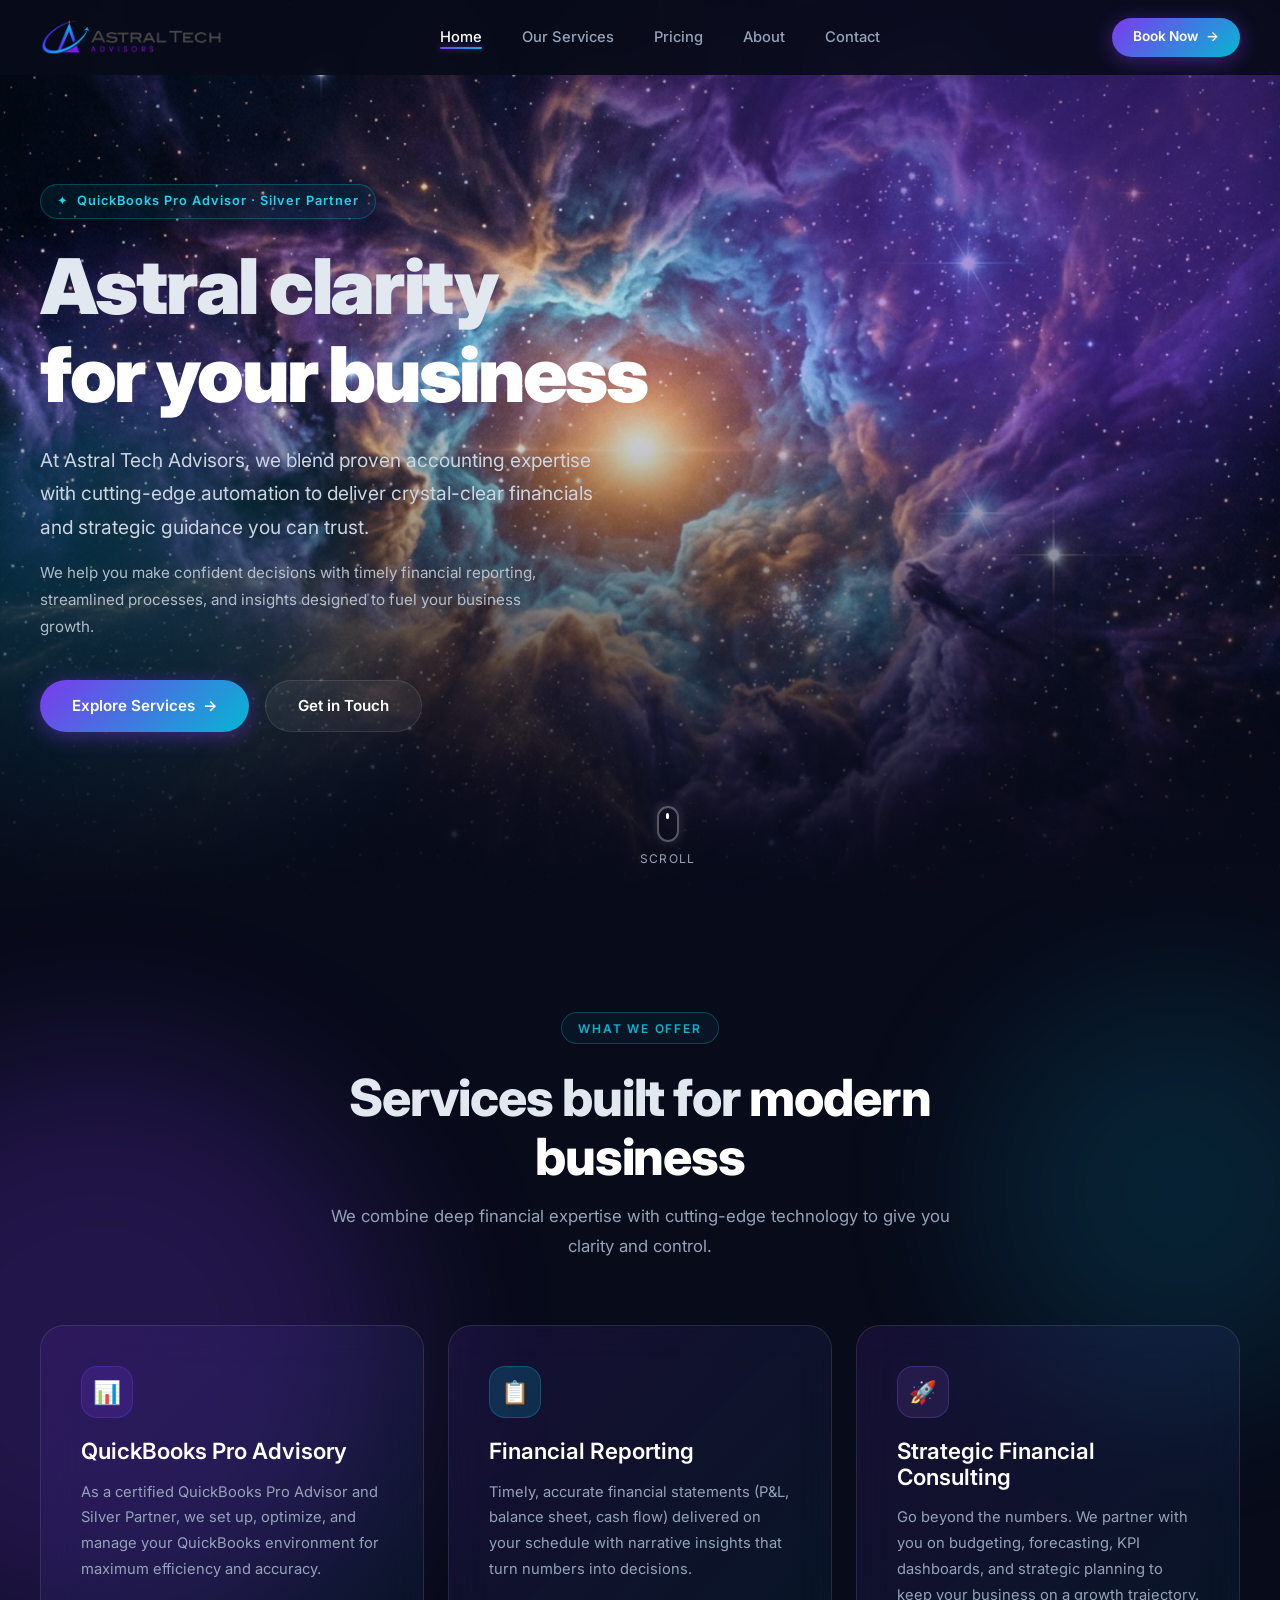
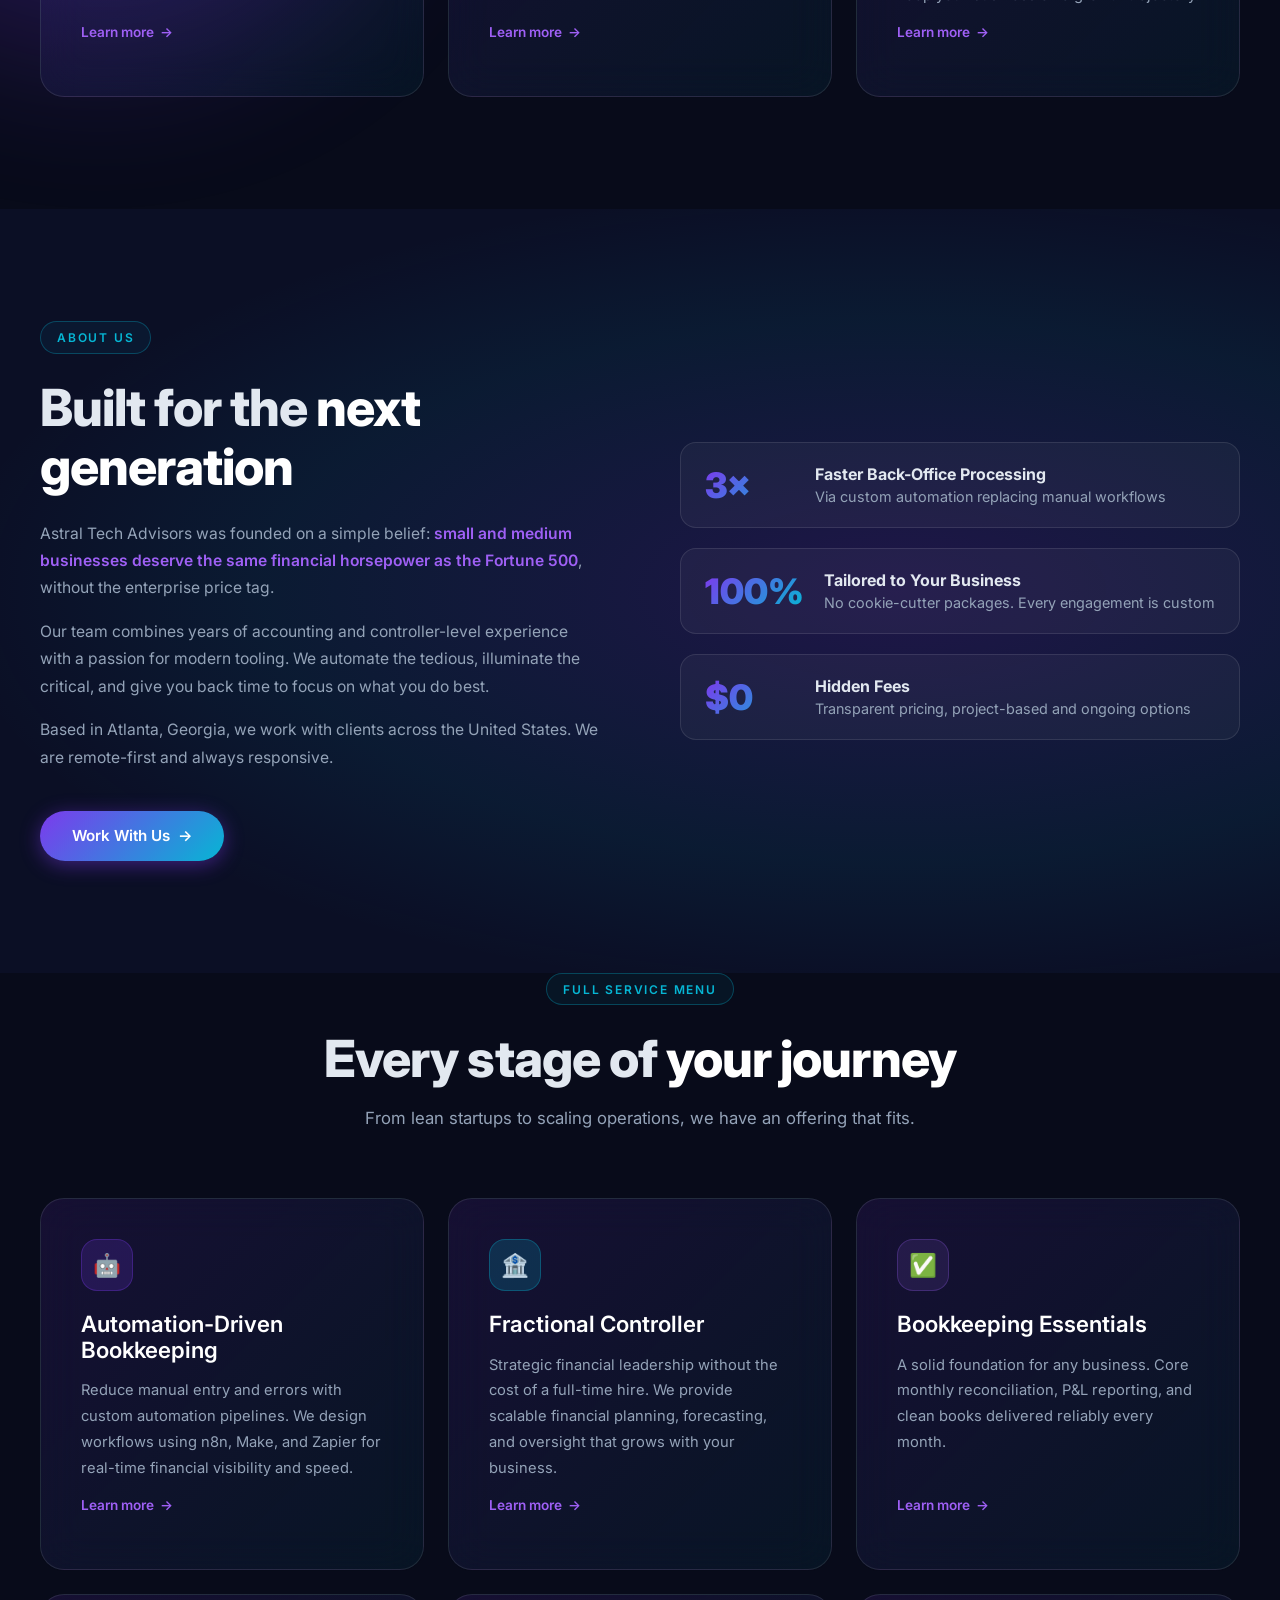
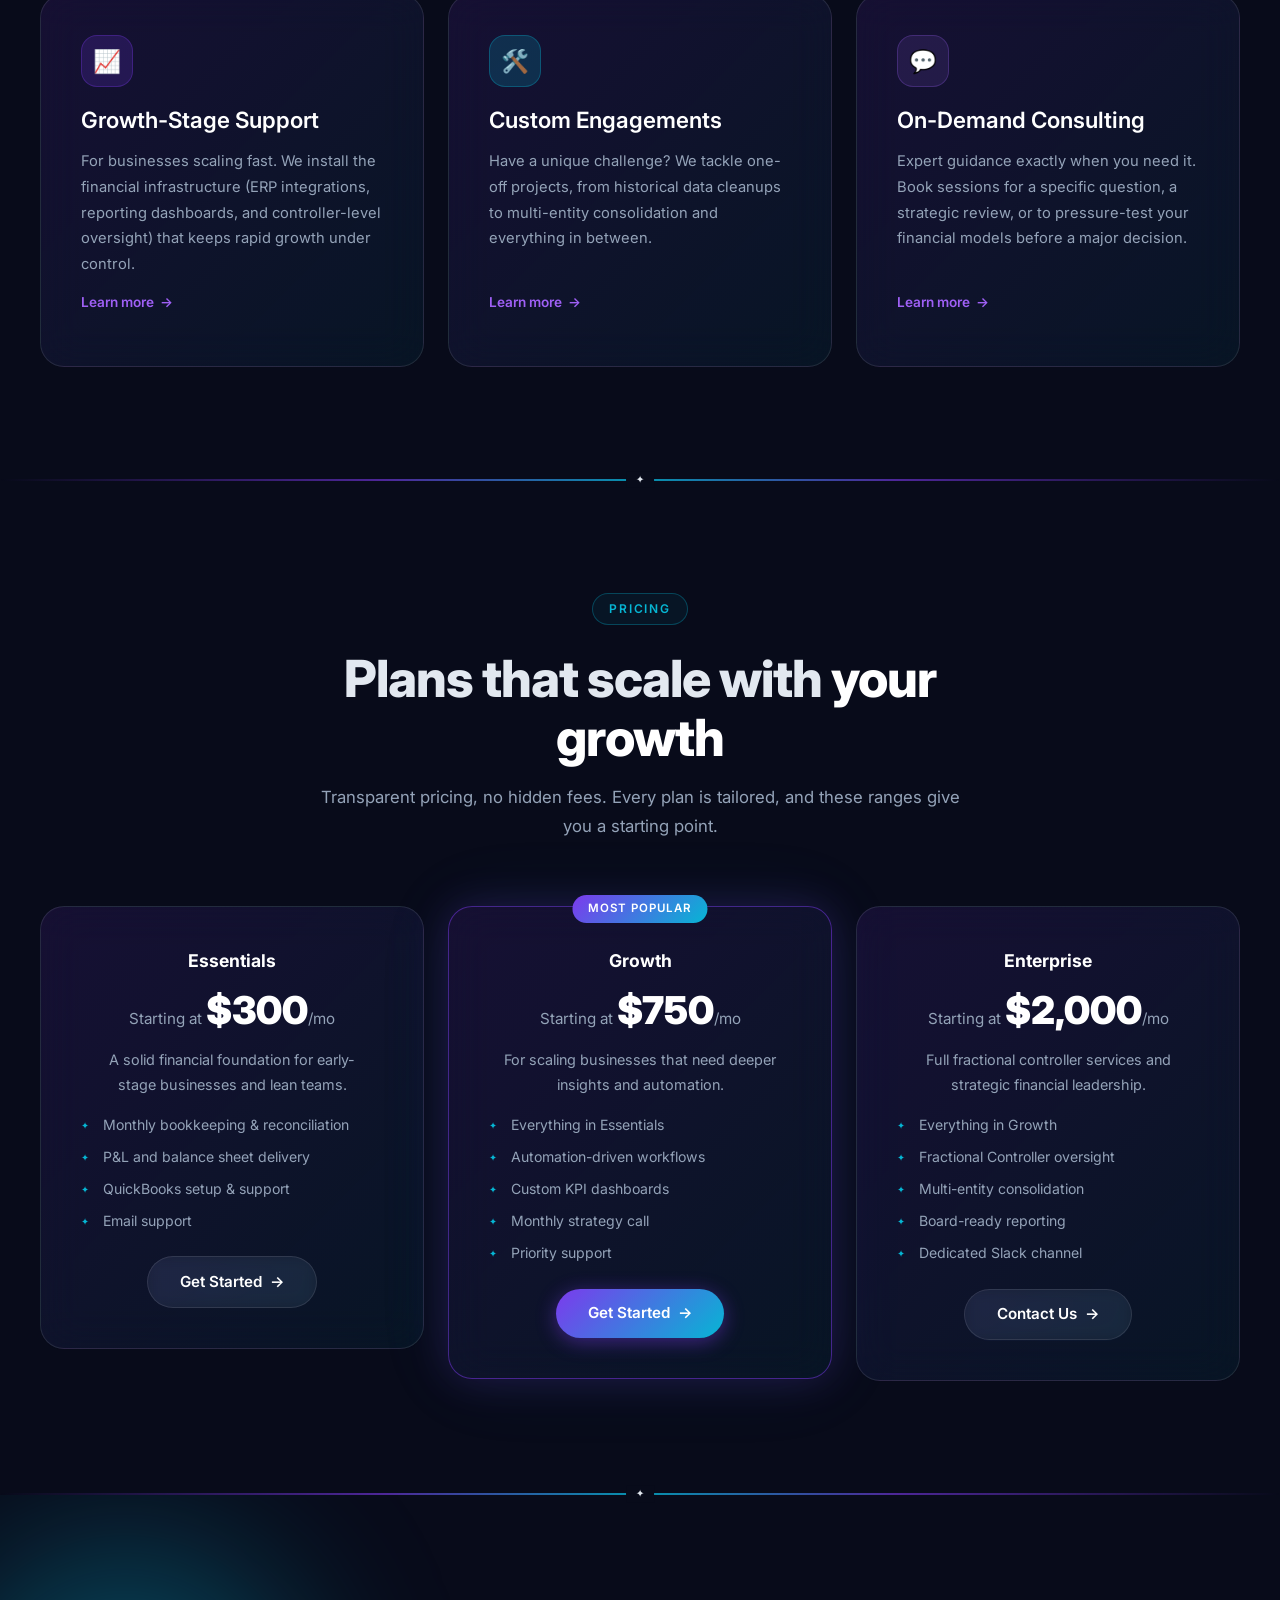
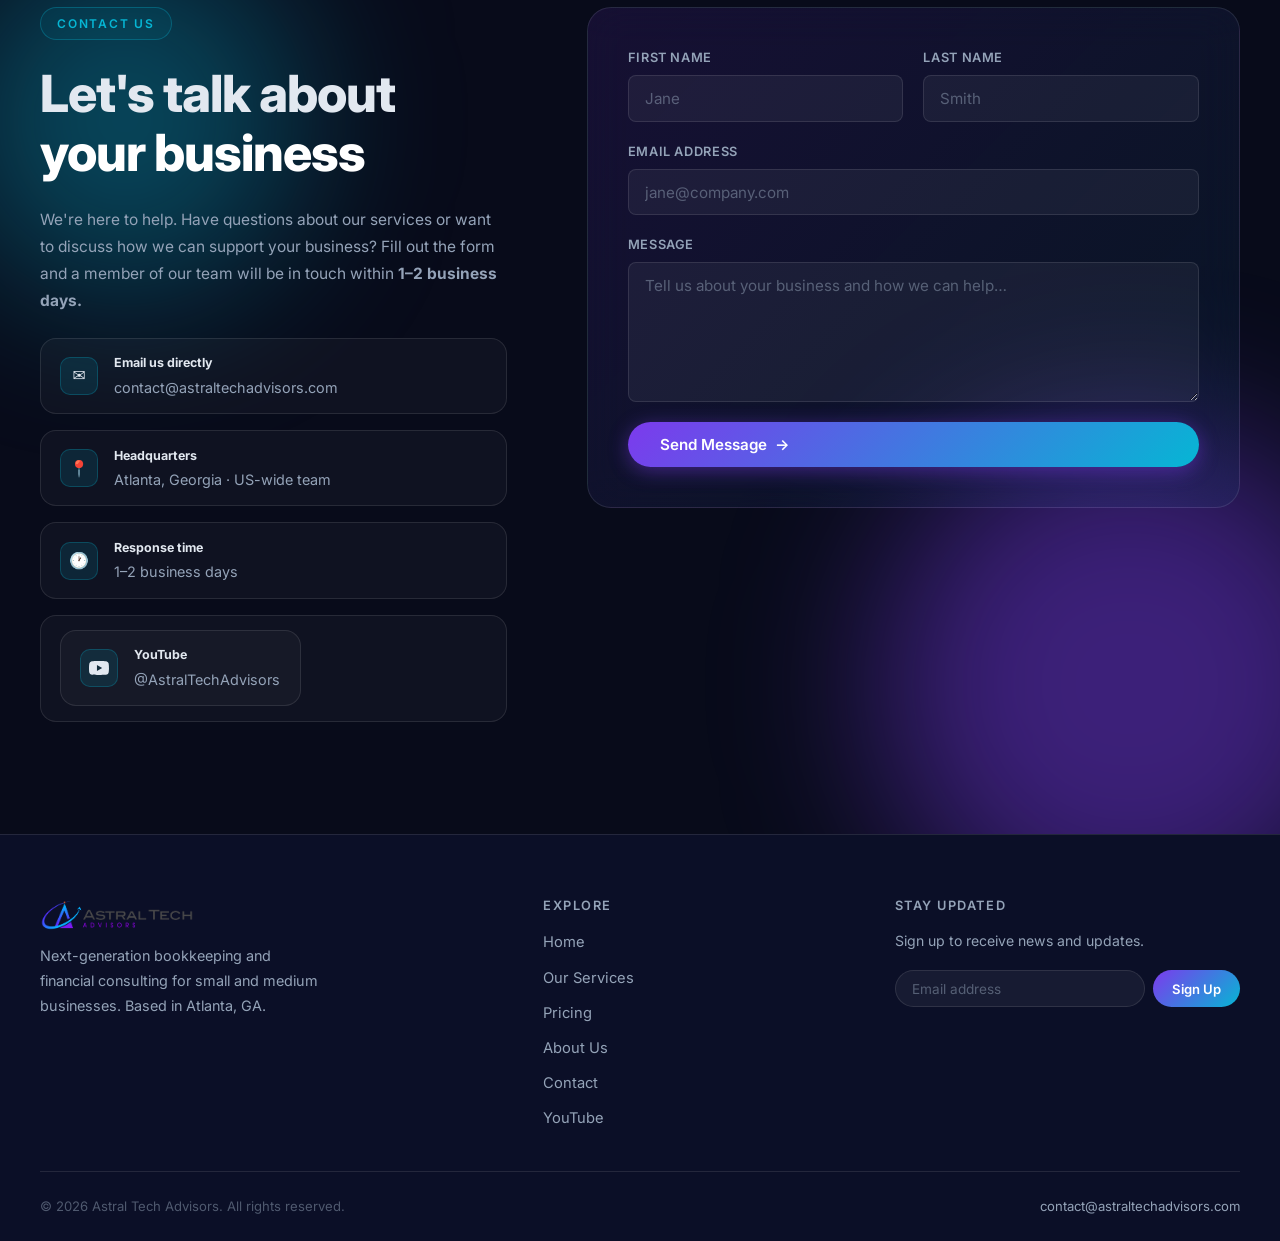
==== commit 4014b648: "Add YouTube channel link to footer nav and contact section Co-Authored-By: Claude Opus 4.6 (1M conte" ====
--- a/index.html
+++ b/index.html
@@ -514,6 +514,17 @@
                 <span>1–2 business days</span>
               </div>
             </div>
+            <div class="contact-item">
+              <a href="https://www.youtube.com/@AstralTechAdvisors" target="_blank" rel="noopener" class="contact-item" style="text-decoration:none; color:inherit;">
+                <div class="contact-item-icon" aria-hidden="true">
+                  <svg width="20" height="20" viewBox="0 0 24 24" fill="currentColor" aria-hidden="true"><path d="M23.498 6.186a3.016 3.016 0 0 0-2.122-2.136C19.505 3.545 12 3.545 12 3.545s-7.505 0-9.377.505A3.017 3.017 0 0 0 .502 6.186C0 8.07 0 12 0 12s0 3.93.502 5.814a3.016 3.016 0 0 0 2.122 2.136c1.871.505 9.376.505 9.376.505s7.505 0 9.377-.505a3.015 3.015 0 0 0 2.122-2.136C24 15.93 24 12 24 12s0-3.93-.502-5.814zM9.545 15.568V8.432L15.818 12l-6.273 3.568z"/></svg>
+                </div>
+                <div class="contact-item-text">
+                  <strong>YouTube</strong>
+                  <span>@AstralTechAdvisors</span>
+                </div>
+              </a>
+            </div>
           </div>
         </div>
 
@@ -574,6 +585,7 @@
             <li><a href="#pricing">Pricing</a></li>
             <li><a href="#about">About Us</a></li>
             <li><a href="#contact">Contact</a></li>
+            <li><a href="https://www.youtube.com/@AstralTechAdvisors" target="_blank" rel="noopener">YouTube</a></li>
           </ul>
         </nav>
 
--- a/index.css
+++ b/index.css
@@ -1006,8 +1006,14 @@
 @media (max-width: 768px) {
   :root { --space-2xl: 5rem; }
 
-  .nav-links, .nav-cta { display: none; }
+  .nav-links { display: none; }
   .hamburger { display: flex; }
+  .nav-cta {
+    margin-left: auto;
+    margin-right: var(--space-sm);
+    font-size: 0.85rem;
+    padding: 0.45rem 1rem;
+  }
 
   .nav-links.open {
     display: flex;
@@ -1022,7 +1028,7 @@
     z-index: calc(var(--z-nav) - 1);
   }
   .nav-links.open a { font-size: 1.5rem; color: var(--clr-white); }
-  .nav-links.open + .nav-cta { display: flex; }
+  .nav-links.open ~ .nav-cta { display: none; }
 
   .services-grid, .ext-services-grid { grid-template-columns: 1fr; }
   .pricing-grid { grid-template-columns: 1fr; max-width: 440px; margin-inline: auto; }
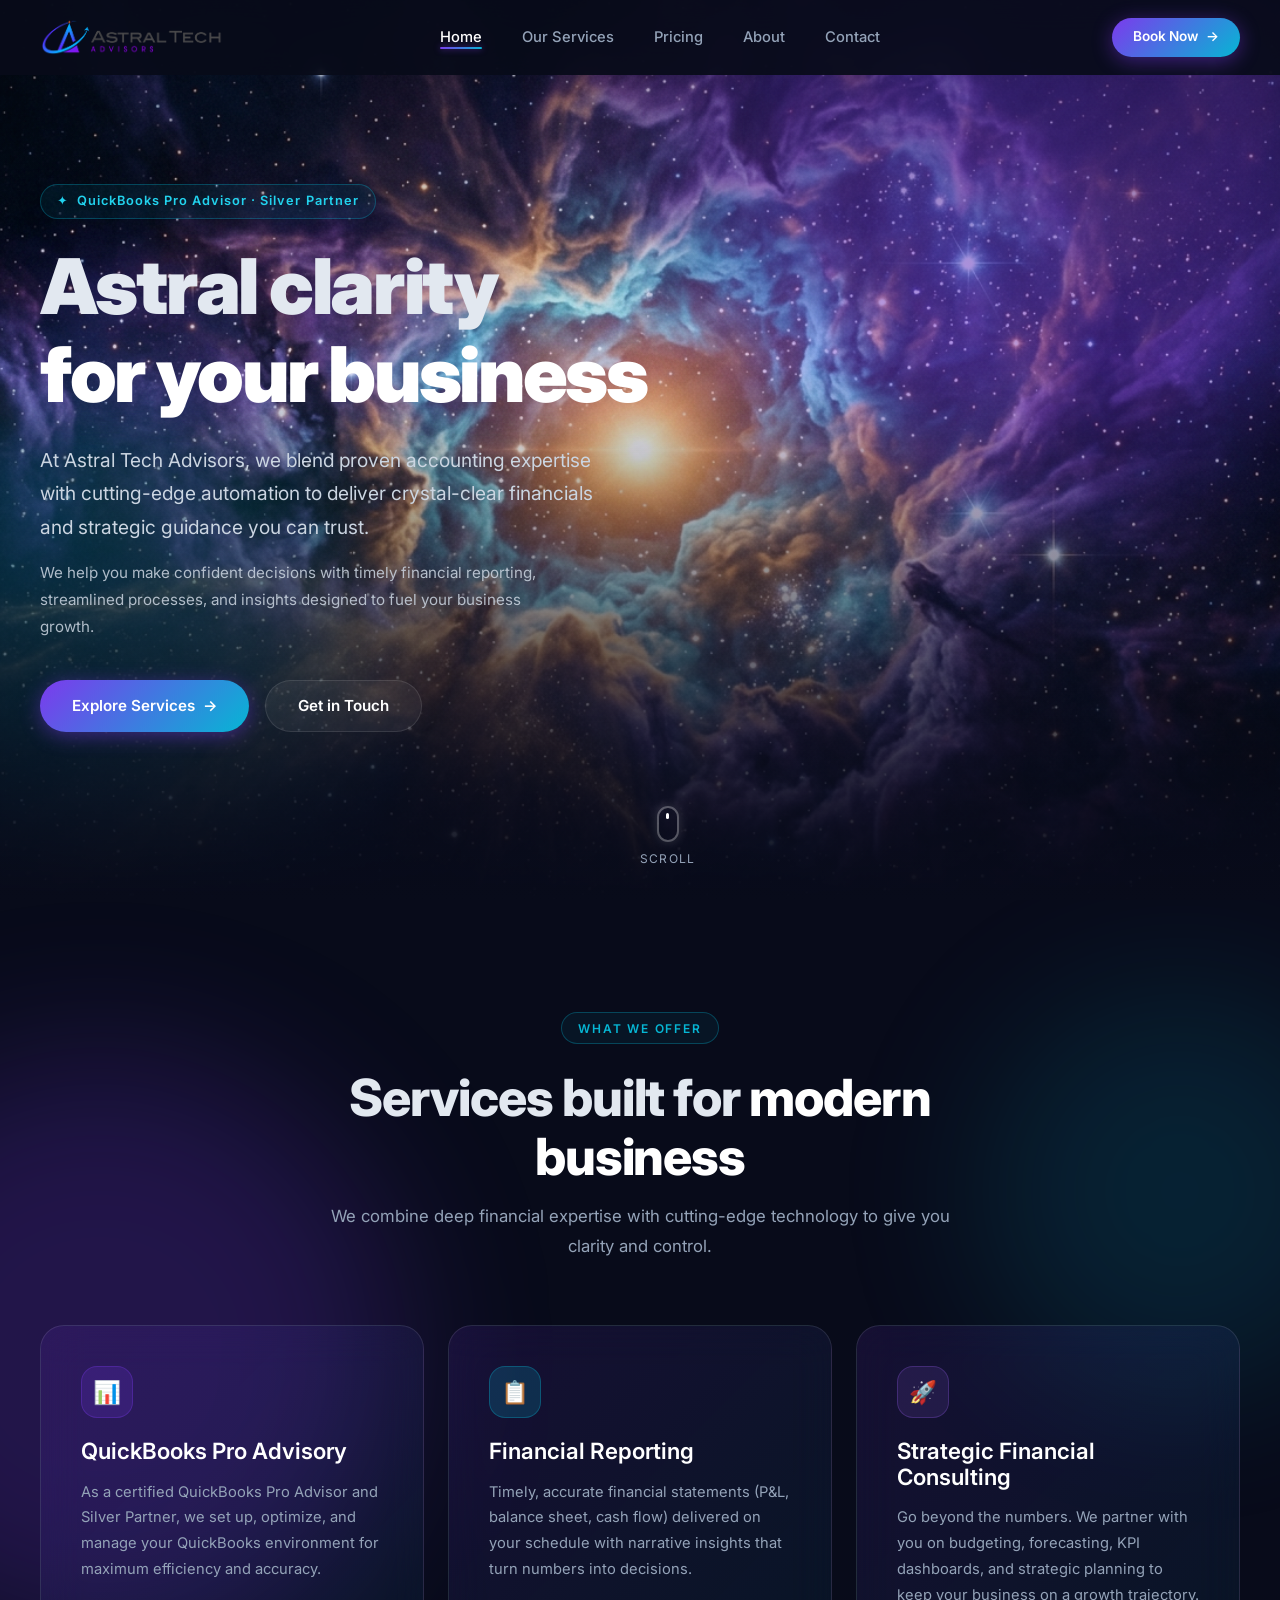
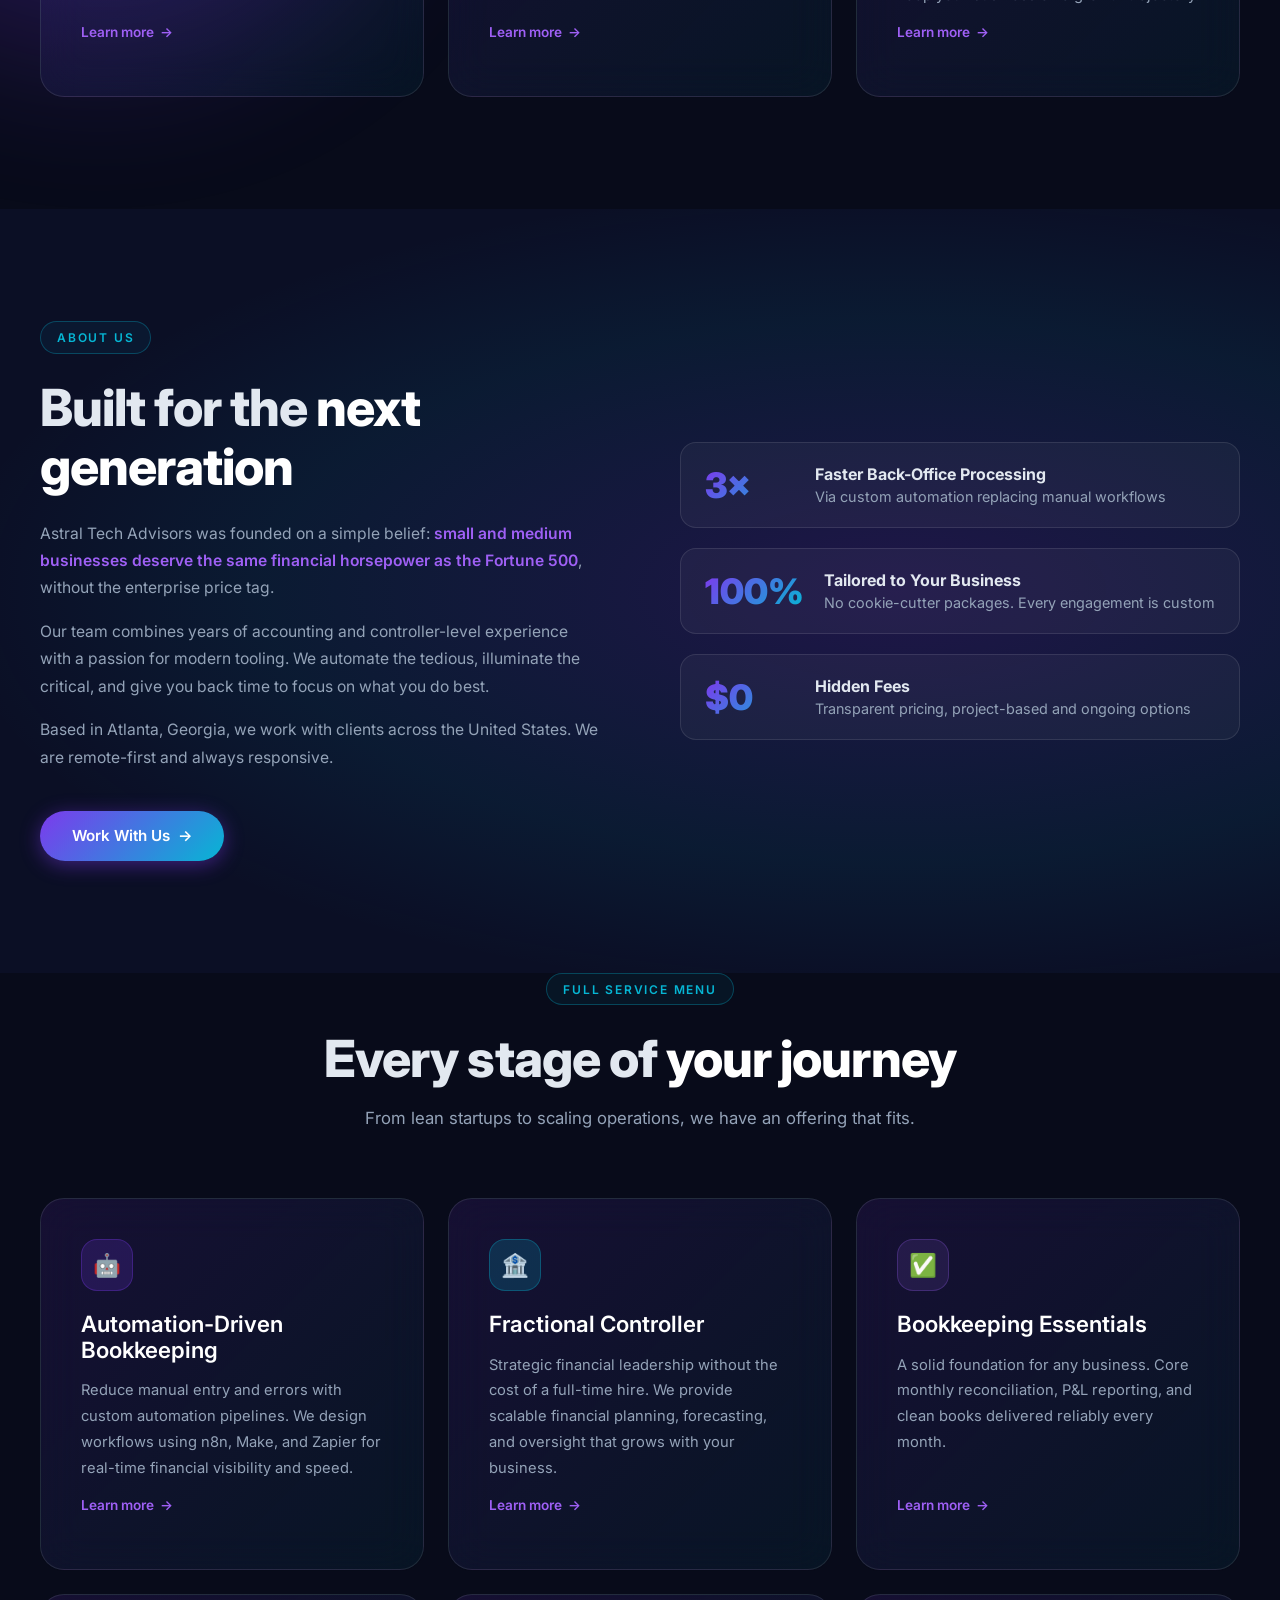
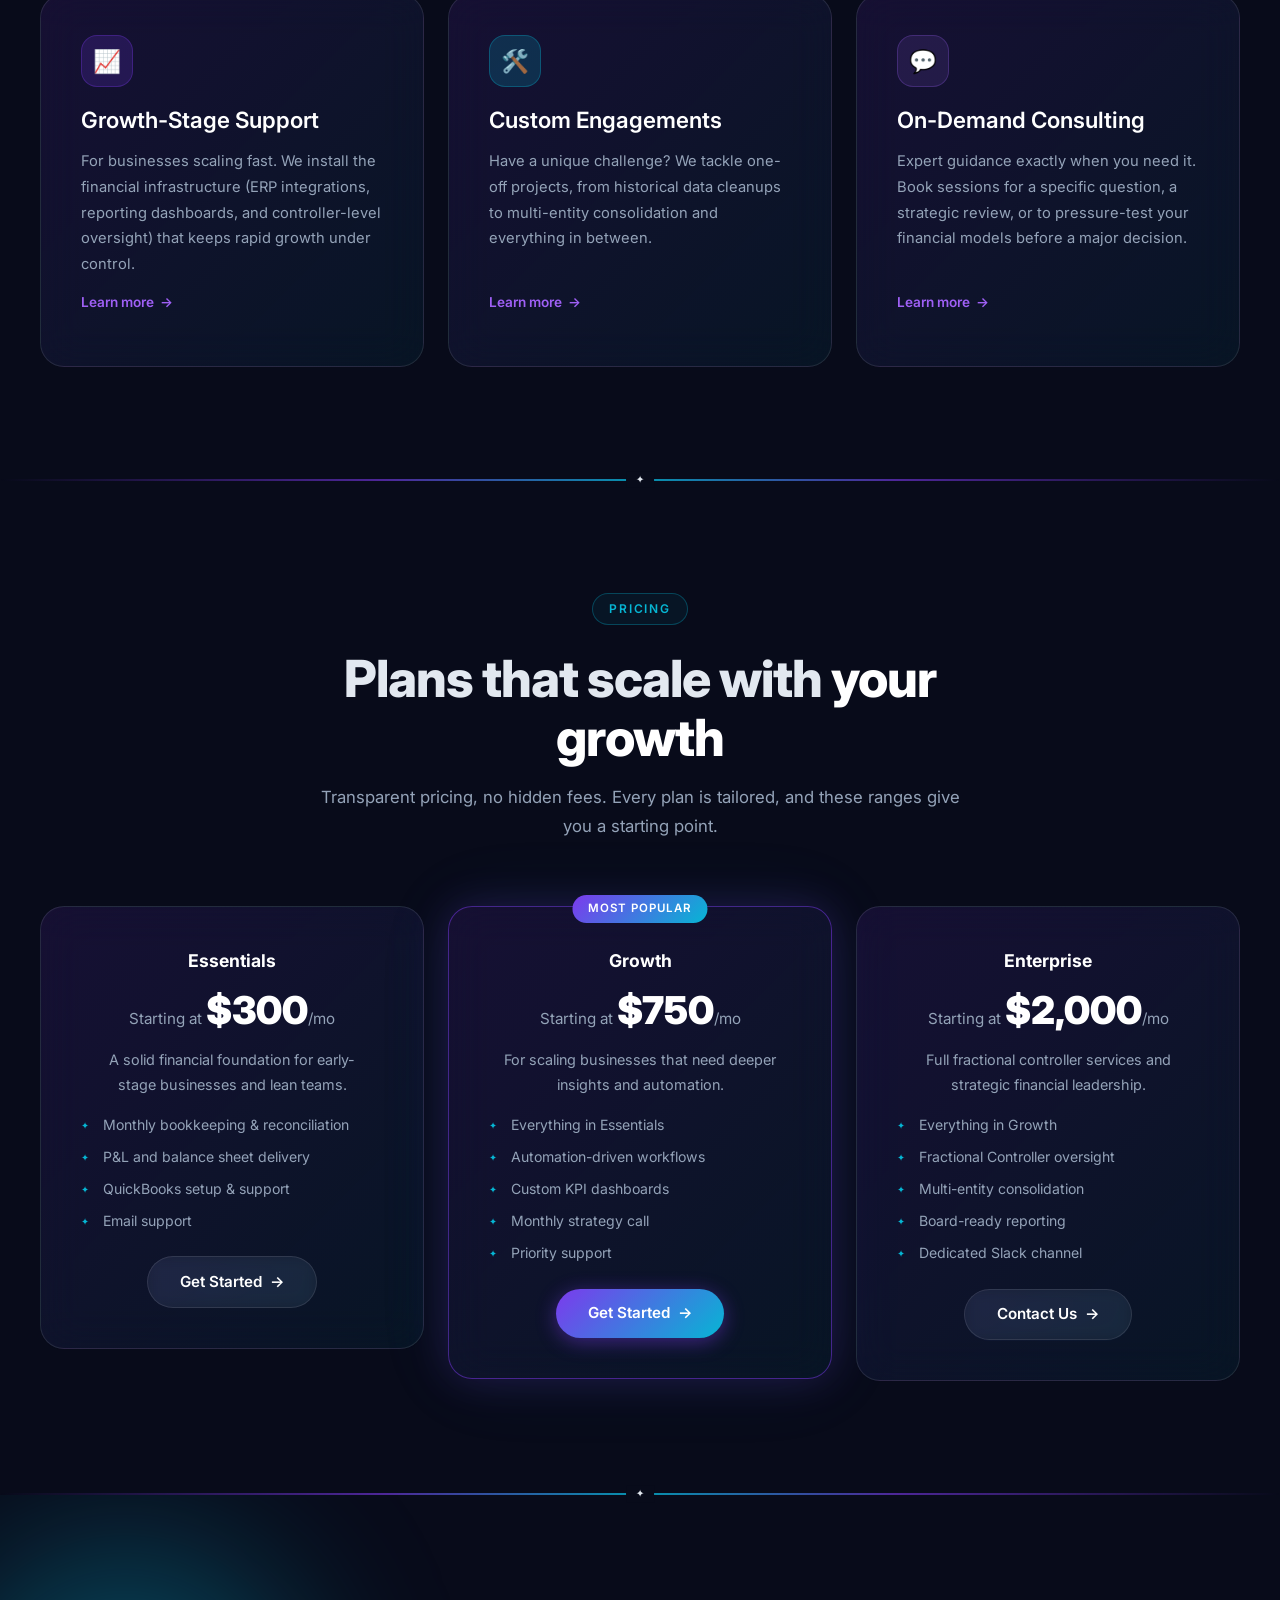
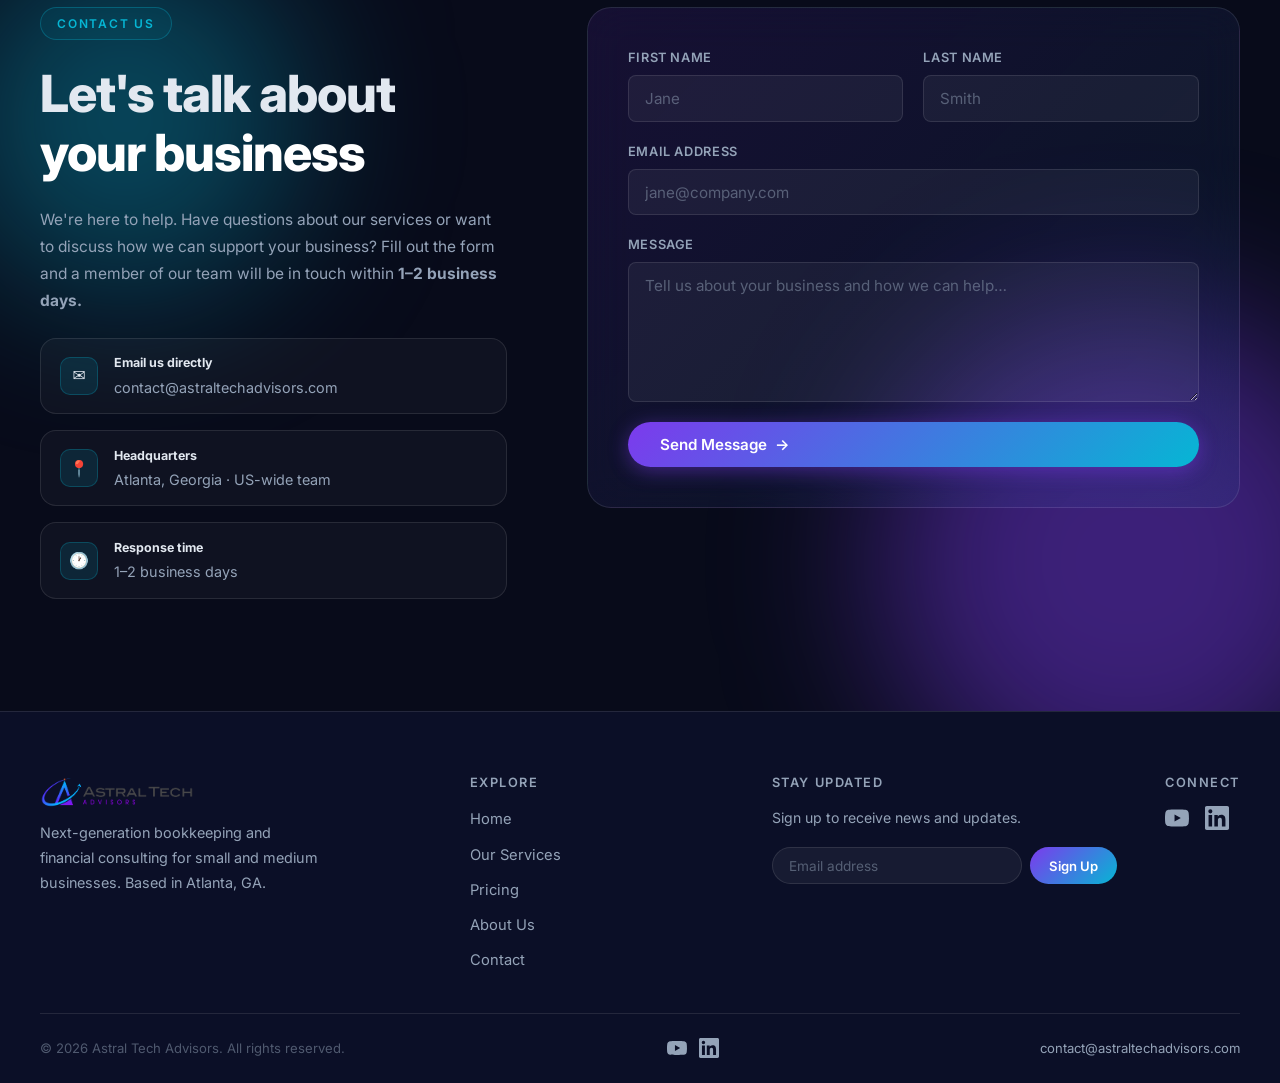
==== commit 02284412: "Redesign footer social links: add Connect column with YouTube/LinkedIn icons - Remove YouTube text l" ====
--- a/index.html
+++ b/index.html
@@ -514,17 +514,6 @@
                 <span>1–2 business days</span>
               </div>
             </div>
-            <div class="contact-item">
-              <a href="https://www.youtube.com/@AstralTechAdvisors" target="_blank" rel="noopener" class="contact-item" style="text-decoration:none; color:inherit;">
-                <div class="contact-item-icon" aria-hidden="true">
-                  <svg width="20" height="20" viewBox="0 0 24 24" fill="currentColor" aria-hidden="true"><path d="M23.498 6.186a3.016 3.016 0 0 0-2.122-2.136C19.505 3.545 12 3.545 12 3.545s-7.505 0-9.377.505A3.017 3.017 0 0 0 .502 6.186C0 8.07 0 12 0 12s0 3.93.502 5.814a3.016 3.016 0 0 0 2.122 2.136c1.871.505 9.376.505 9.376.505s7.505 0 9.377-.505a3.015 3.015 0 0 0 2.122-2.136C24 15.93 24 12 24 12s0-3.93-.502-5.814zM9.545 15.568V8.432L15.818 12l-6.273 3.568z"/></svg>
-                </div>
-                <div class="contact-item-text">
-                  <strong>YouTube</strong>
-                  <span>@AstralTechAdvisors</span>
-                </div>
-              </a>
-            </div>
           </div>
         </div>
 
@@ -585,7 +574,6 @@
             <li><a href="#pricing">Pricing</a></li>
             <li><a href="#about">About Us</a></li>
             <li><a href="#contact">Contact</a></li>
-            <li><a href="https://www.youtube.com/@AstralTechAdvisors" target="_blank" rel="noopener">YouTube</a></li>
           </ul>
         </nav>
 
@@ -607,10 +595,31 @@
             <button type="submit">Sign Up</button>
           </form>
         </div>
+
+        <!-- Connect -->
+        <div class="footer-connect">
+          <h4>Connect</h4>
+          <div class="social-links">
+            <a href="https://www.youtube.com/@AstralTechAdvisors" target="_blank" rel="noopener" class="social-link" aria-label="YouTube">
+              <svg width="24" height="24" viewBox="0 0 24 24" fill="currentColor" aria-hidden="true"><path d="M23.498 6.186a3.016 3.016 0 0 0-2.122-2.136C19.505 3.545 12 3.545 12 3.545s-7.505 0-9.377.505A3.017 3.017 0 0 0 .502 6.186C0 8.07 0 12 0 12s0 3.93.502 5.814a3.016 3.016 0 0 0 2.122 2.136c1.871.505 9.376.505 9.376.505s7.505 0 9.377-.505a3.015 3.015 0 0 0 2.122-2.136C24 15.93 24 12 24 12s0-3.93-.502-5.814zM9.545 15.568V8.432L15.818 12l-6.273 3.568z"/></svg>
+            </a>
+            <a href="https://www.linkedin.com/company/astral-tech-advisors" target="_blank" rel="noopener" class="social-link" aria-label="LinkedIn">
+              <svg width="24" height="24" viewBox="0 0 24 24" fill="currentColor" aria-hidden="true"><path d="M20.447 20.452h-3.554v-5.569c0-1.328-.027-3.037-1.852-3.037-1.853 0-2.136 1.445-2.136 2.939v5.667H9.351V9h3.414v1.561h.046c.477-.9 1.637-1.85 3.37-1.85 3.601 0 4.267 2.37 4.267 5.455v6.286zM5.337 7.433a2.062 2.062 0 0 1-2.063-2.065 2.064 2.064 0 1 1 2.063 2.065zm1.782 13.019H3.555V9h3.564v11.452zM22.225 0H1.771C.792 0 0 .774 0 1.729v20.542C0 23.227.792 24 1.771 24h20.451C23.2 24 24 23.227 24 22.271V1.729C24 .774 23.2 0 22.222 0h.003z"/></svg>
+            </a>
+          </div>
+        </div>
       </div>
 
       <div class="footer-bottom">
         <span>© 2026 Astral Tech Advisors. All rights reserved.</span>
+        <div class="footer-bottom-social">
+          <a href="https://www.youtube.com/@AstralTechAdvisors" target="_blank" rel="noopener" class="social-link" aria-label="YouTube">
+            <svg width="20" height="20" viewBox="0 0 24 24" fill="currentColor" aria-hidden="true"><path d="M23.498 6.186a3.016 3.016 0 0 0-2.122-2.136C19.505 3.545 12 3.545 12 3.545s-7.505 0-9.377.505A3.017 3.017 0 0 0 .502 6.186C0 8.07 0 12 0 12s0 3.93.502 5.814a3.016 3.016 0 0 0 2.122 2.136c1.871.505 9.376.505 9.376.505s7.505 0 9.377-.505a3.015 3.015 0 0 0 2.122-2.136C24 15.93 24 12 24 12s0-3.93-.502-5.814zM9.545 15.568V8.432L15.818 12l-6.273 3.568z"/></svg>
+          </a>
+          <a href="https://www.linkedin.com/company/astral-tech-advisors" target="_blank" rel="noopener" class="social-link" aria-label="LinkedIn">
+            <svg width="20" height="20" viewBox="0 0 24 24" fill="currentColor" aria-hidden="true"><path d="M20.447 20.452h-3.554v-5.569c0-1.328-.027-3.037-1.852-3.037-1.853 0-2.136 1.445-2.136 2.939v5.667H9.351V9h3.414v1.561h.046c.477-.9 1.637-1.85 3.37-1.85 3.601 0 4.267 2.37 4.267 5.455v6.286zM5.337 7.433a2.062 2.062 0 0 1-2.063-2.065 2.064 2.064 0 1 1 2.063 2.065zm1.782 13.019H3.555V9h3.564v11.452zM22.225 0H1.771C.792 0 0 .774 0 1.729v20.542C0 23.227.792 24 1.771 24h20.451C23.2 24 24 23.227 24 22.271V1.729C24 .774 23.2 0 22.222 0h.003z"/></svg>
+          </a>
+        </div>
         <a href="mailto:contact@astraltechadvisors.com">
           contact@astraltechadvisors.com
         </a>
--- a/index.css
+++ b/index.css
@@ -871,7 +871,7 @@
 
 .footer-grid {
   display: grid;
-  grid-template-columns: 1.5fr 1fr 1fr;
+  grid-template-columns: 1.5fr 1fr 1fr auto;
   gap: 3rem;
   padding-bottom: var(--space-lg);
   border-bottom: 1px solid var(--clr-border);
@@ -884,7 +884,8 @@
 }
 
 .footer-nav h4,
-.footer-newsletter h4 {
+.footer-newsletter h4,
+.footer-connect h4 {
   font-size: 0.8rem;
   font-weight: var(--fw-semibold);
   letter-spacing: 0.12em;
@@ -928,6 +929,13 @@
   transition: box-shadow var(--dur-fast), transform var(--dur-fast);
 }
 .newsletter-form button:hover { box-shadow: 0 4px 16px rgba(124,58,237,0.5); transform: translateY(-1px); }
+
+/* Social links (footer Connect column + footer-bottom bar) */
+.social-links { display: flex; gap: 1rem; margin-top: var(--space-sm); }
+.social-link { color: var(--clr-muted); transition: color var(--dur-fast); display: inline-flex; }
+.social-link:hover { color: var(--clr-white); }
+
+.footer-bottom-social { display: flex; gap: 0.75rem; align-items: center; }
 
 .footer-bottom {
   display: flex;
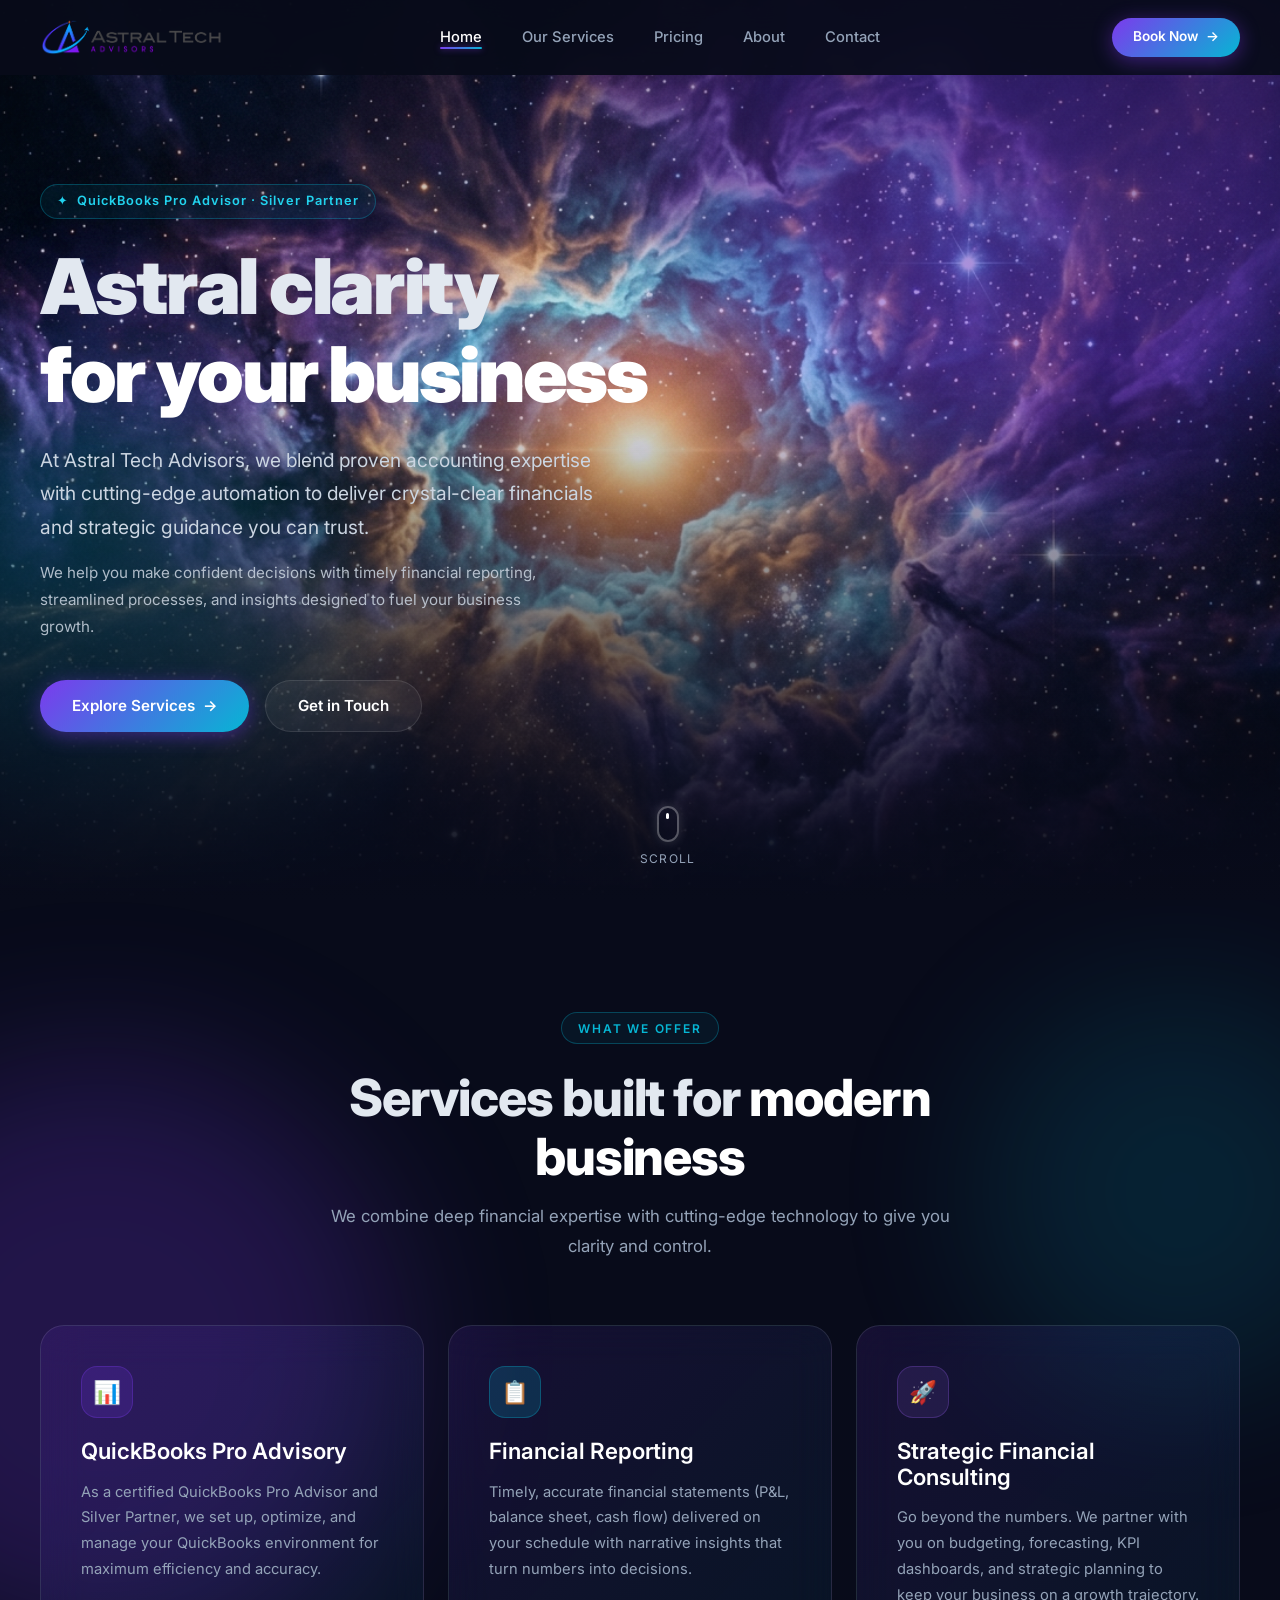
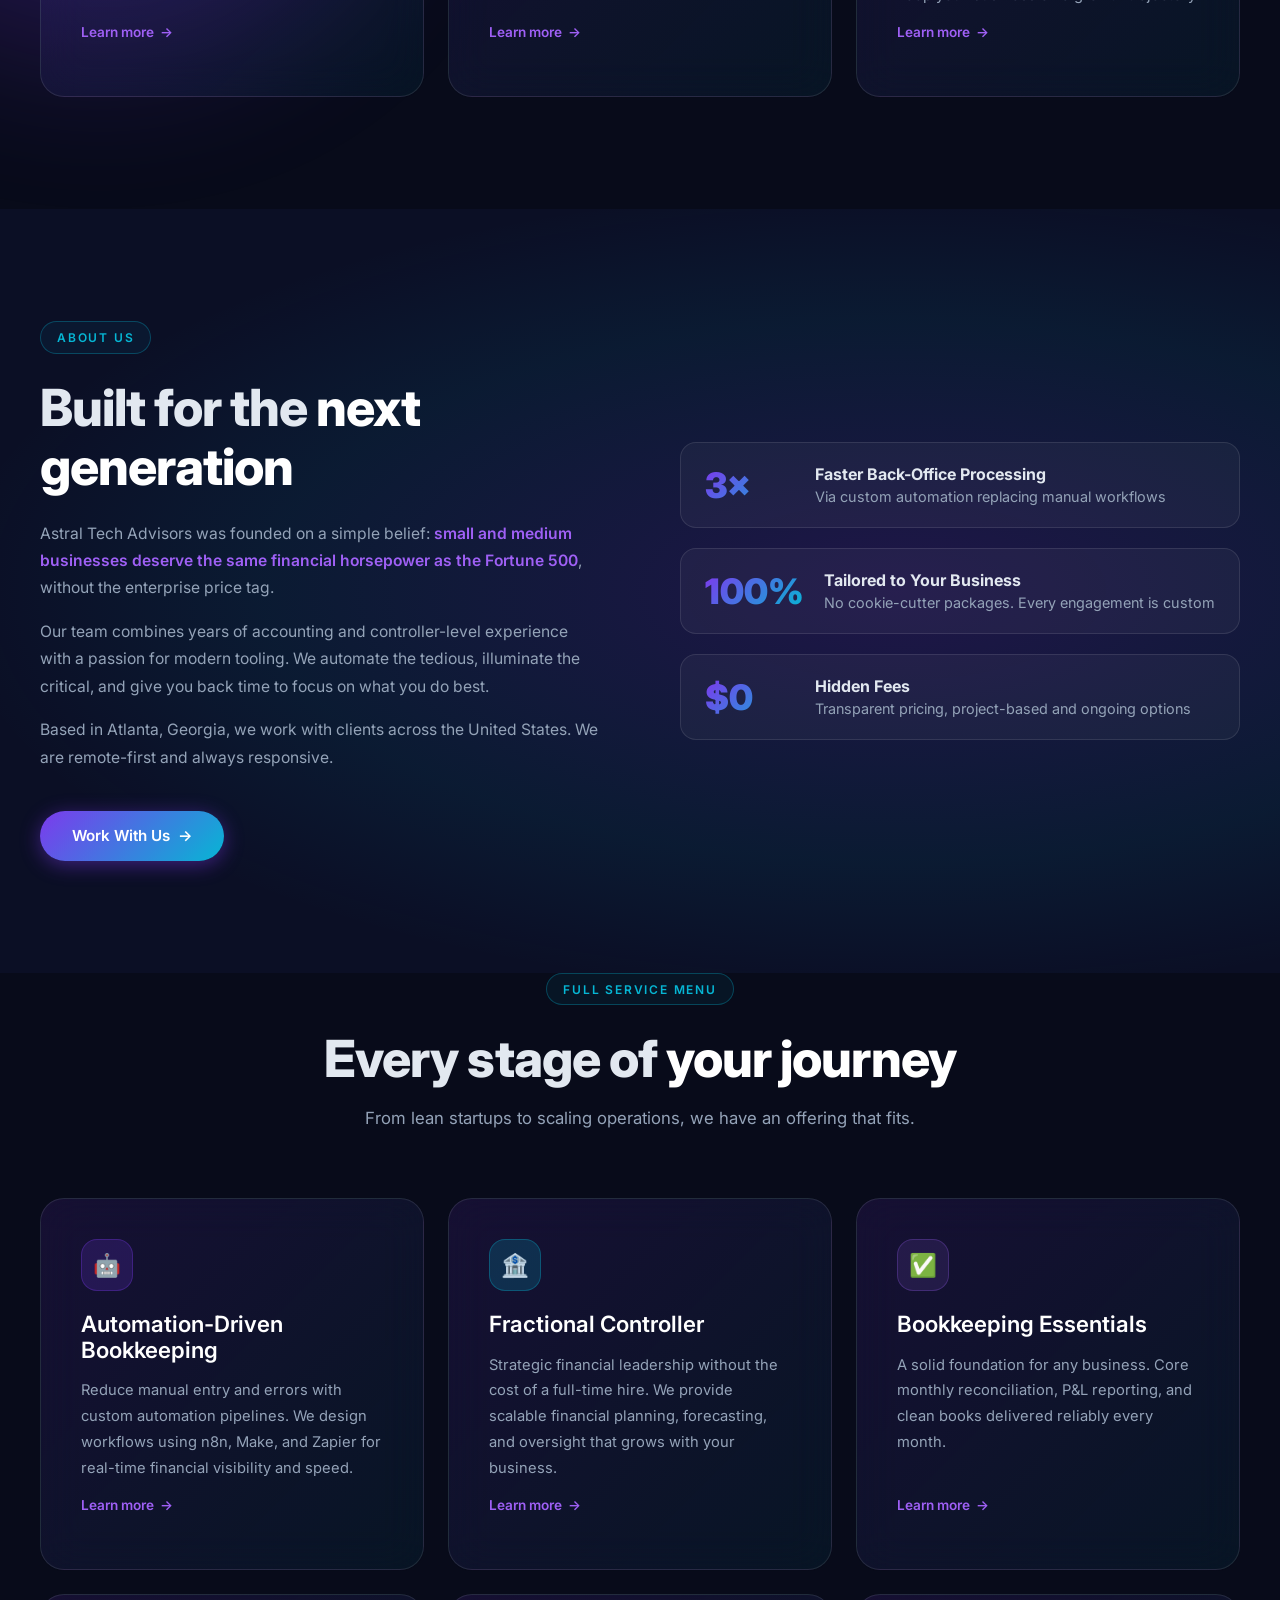
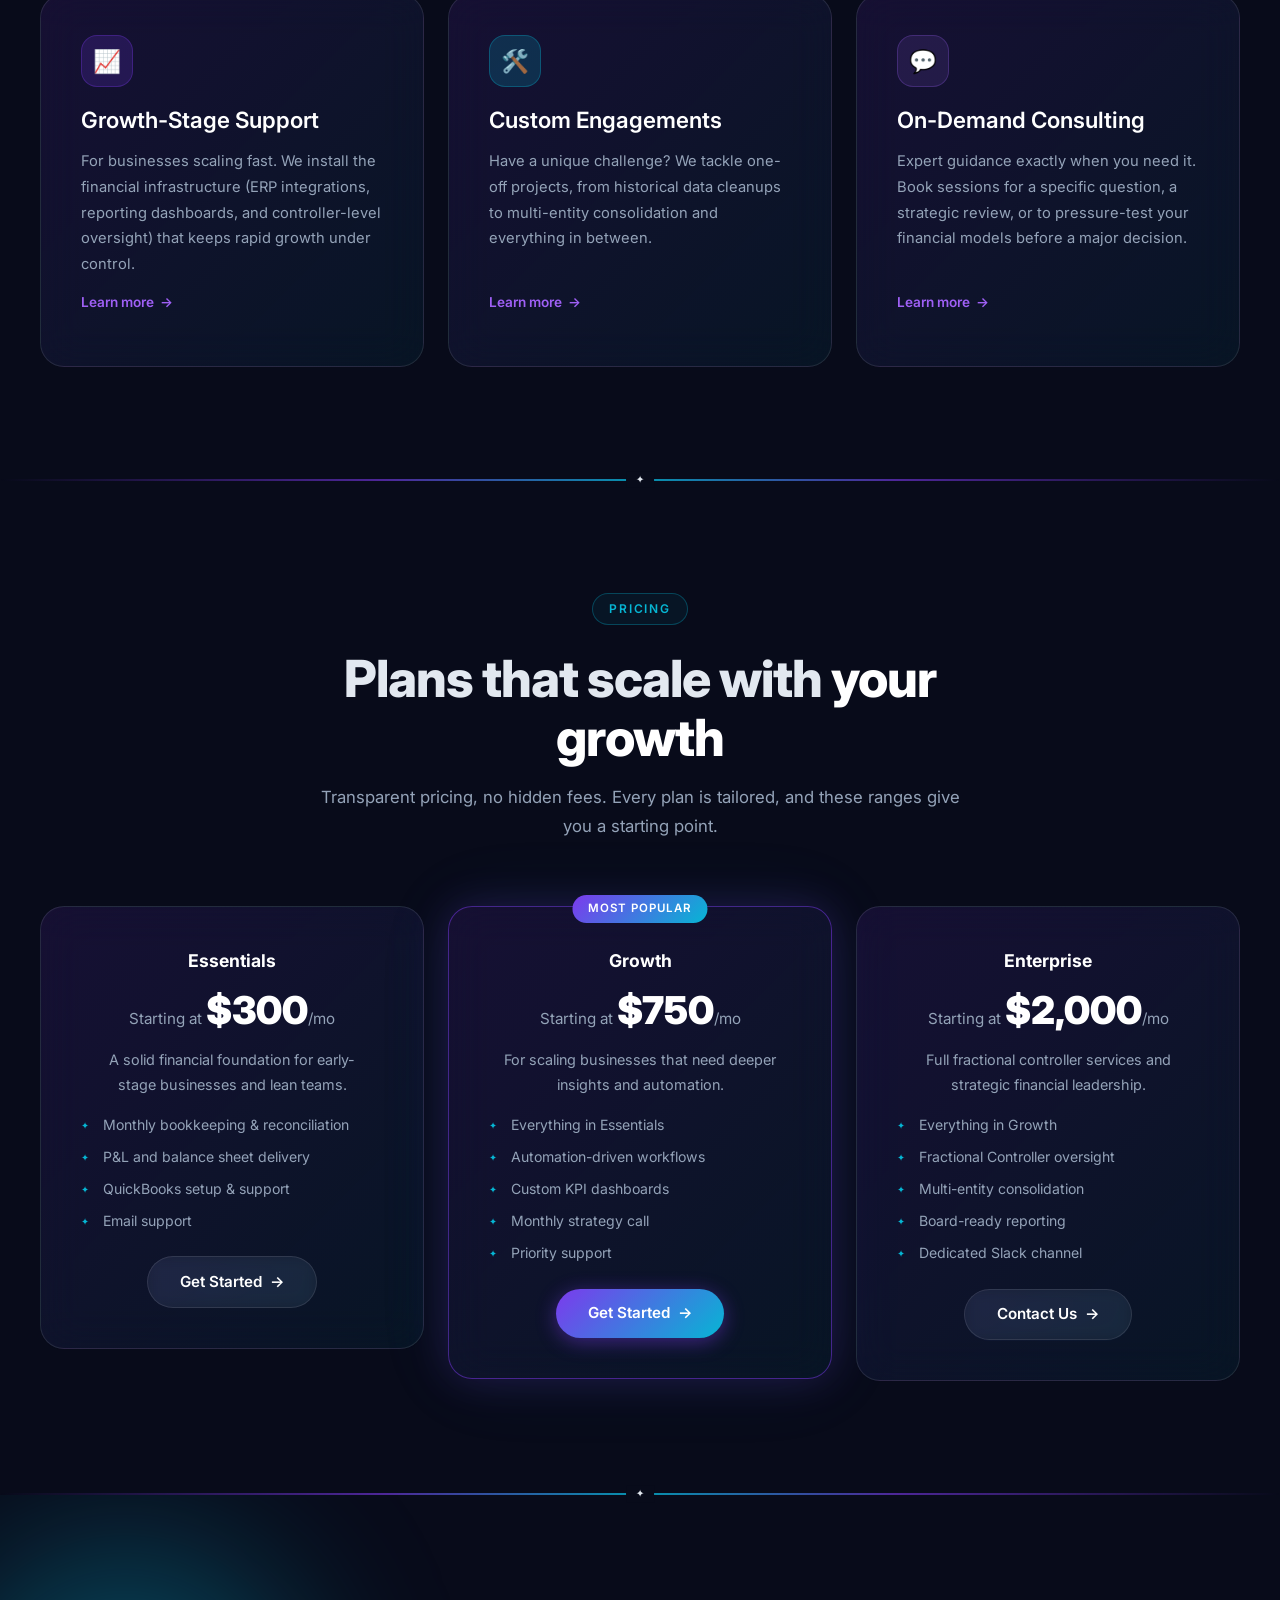
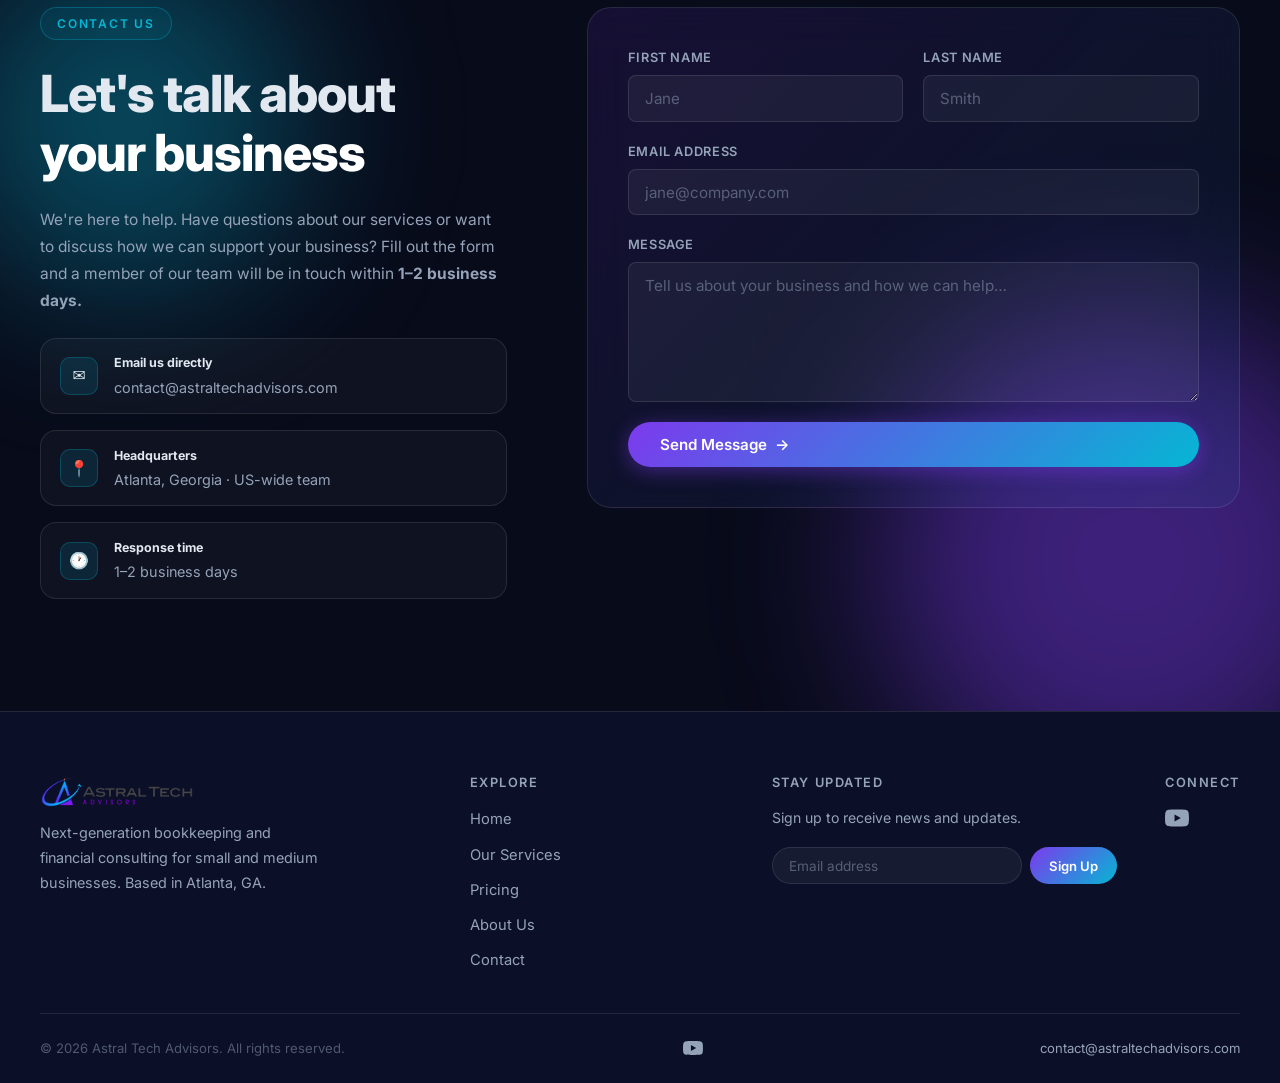
==== commit b9fb59d2: "Remove LinkedIn links from footer (no account yet), keep YouTube only Co-Authored-By: Claude Opus 4." ====
--- a/index.html
+++ b/index.html
@@ -603,9 +603,6 @@
             <a href="https://www.youtube.com/@AstralTechAdvisors" target="_blank" rel="noopener" class="social-link" aria-label="YouTube">
               <svg width="24" height="24" viewBox="0 0 24 24" fill="currentColor" aria-hidden="true"><path d="M23.498 6.186a3.016 3.016 0 0 0-2.122-2.136C19.505 3.545 12 3.545 12 3.545s-7.505 0-9.377.505A3.017 3.017 0 0 0 .502 6.186C0 8.07 0 12 0 12s0 3.93.502 5.814a3.016 3.016 0 0 0 2.122 2.136c1.871.505 9.376.505 9.376.505s7.505 0 9.377-.505a3.015 3.015 0 0 0 2.122-2.136C24 15.93 24 12 24 12s0-3.93-.502-5.814zM9.545 15.568V8.432L15.818 12l-6.273 3.568z"/></svg>
             </a>
-            <a href="https://www.linkedin.com/company/astral-tech-advisors" target="_blank" rel="noopener" class="social-link" aria-label="LinkedIn">
-              <svg width="24" height="24" viewBox="0 0 24 24" fill="currentColor" aria-hidden="true"><path d="M20.447 20.452h-3.554v-5.569c0-1.328-.027-3.037-1.852-3.037-1.853 0-2.136 1.445-2.136 2.939v5.667H9.351V9h3.414v1.561h.046c.477-.9 1.637-1.85 3.37-1.85 3.601 0 4.267 2.37 4.267 5.455v6.286zM5.337 7.433a2.062 2.062 0 0 1-2.063-2.065 2.064 2.064 0 1 1 2.063 2.065zm1.782 13.019H3.555V9h3.564v11.452zM22.225 0H1.771C.792 0 0 .774 0 1.729v20.542C0 23.227.792 24 1.771 24h20.451C23.2 24 24 23.227 24 22.271V1.729C24 .774 23.2 0 22.222 0h.003z"/></svg>
-            </a>
           </div>
         </div>
       </div>
@@ -616,9 +613,6 @@
           <a href="https://www.youtube.com/@AstralTechAdvisors" target="_blank" rel="noopener" class="social-link" aria-label="YouTube">
             <svg width="20" height="20" viewBox="0 0 24 24" fill="currentColor" aria-hidden="true"><path d="M23.498 6.186a3.016 3.016 0 0 0-2.122-2.136C19.505 3.545 12 3.545 12 3.545s-7.505 0-9.377.505A3.017 3.017 0 0 0 .502 6.186C0 8.07 0 12 0 12s0 3.93.502 5.814a3.016 3.016 0 0 0 2.122 2.136c1.871.505 9.376.505 9.376.505s7.505 0 9.377-.505a3.015 3.015 0 0 0 2.122-2.136C24 15.93 24 12 24 12s0-3.93-.502-5.814zM9.545 15.568V8.432L15.818 12l-6.273 3.568z"/></svg>
           </a>
-          <a href="https://www.linkedin.com/company/astral-tech-advisors" target="_blank" rel="noopener" class="social-link" aria-label="LinkedIn">
-            <svg width="20" height="20" viewBox="0 0 24 24" fill="currentColor" aria-hidden="true"><path d="M20.447 20.452h-3.554v-5.569c0-1.328-.027-3.037-1.852-3.037-1.853 0-2.136 1.445-2.136 2.939v5.667H9.351V9h3.414v1.561h.046c.477-.9 1.637-1.85 3.37-1.85 3.601 0 4.267 2.37 4.267 5.455v6.286zM5.337 7.433a2.062 2.062 0 0 1-2.063-2.065 2.064 2.064 0 1 1 2.063 2.065zm1.782 13.019H3.555V9h3.564v11.452zM22.225 0H1.771C.792 0 0 .774 0 1.729v20.542C0 23.227.792 24 1.771 24h20.451C23.2 24 24 23.227 24 22.271V1.729C24 .774 23.2 0 22.222 0h.003z"/></svg>
-          </a>
         </div>
         <a href="mailto:contact@astraltechadvisors.com">
           contact@astraltechadvisors.com
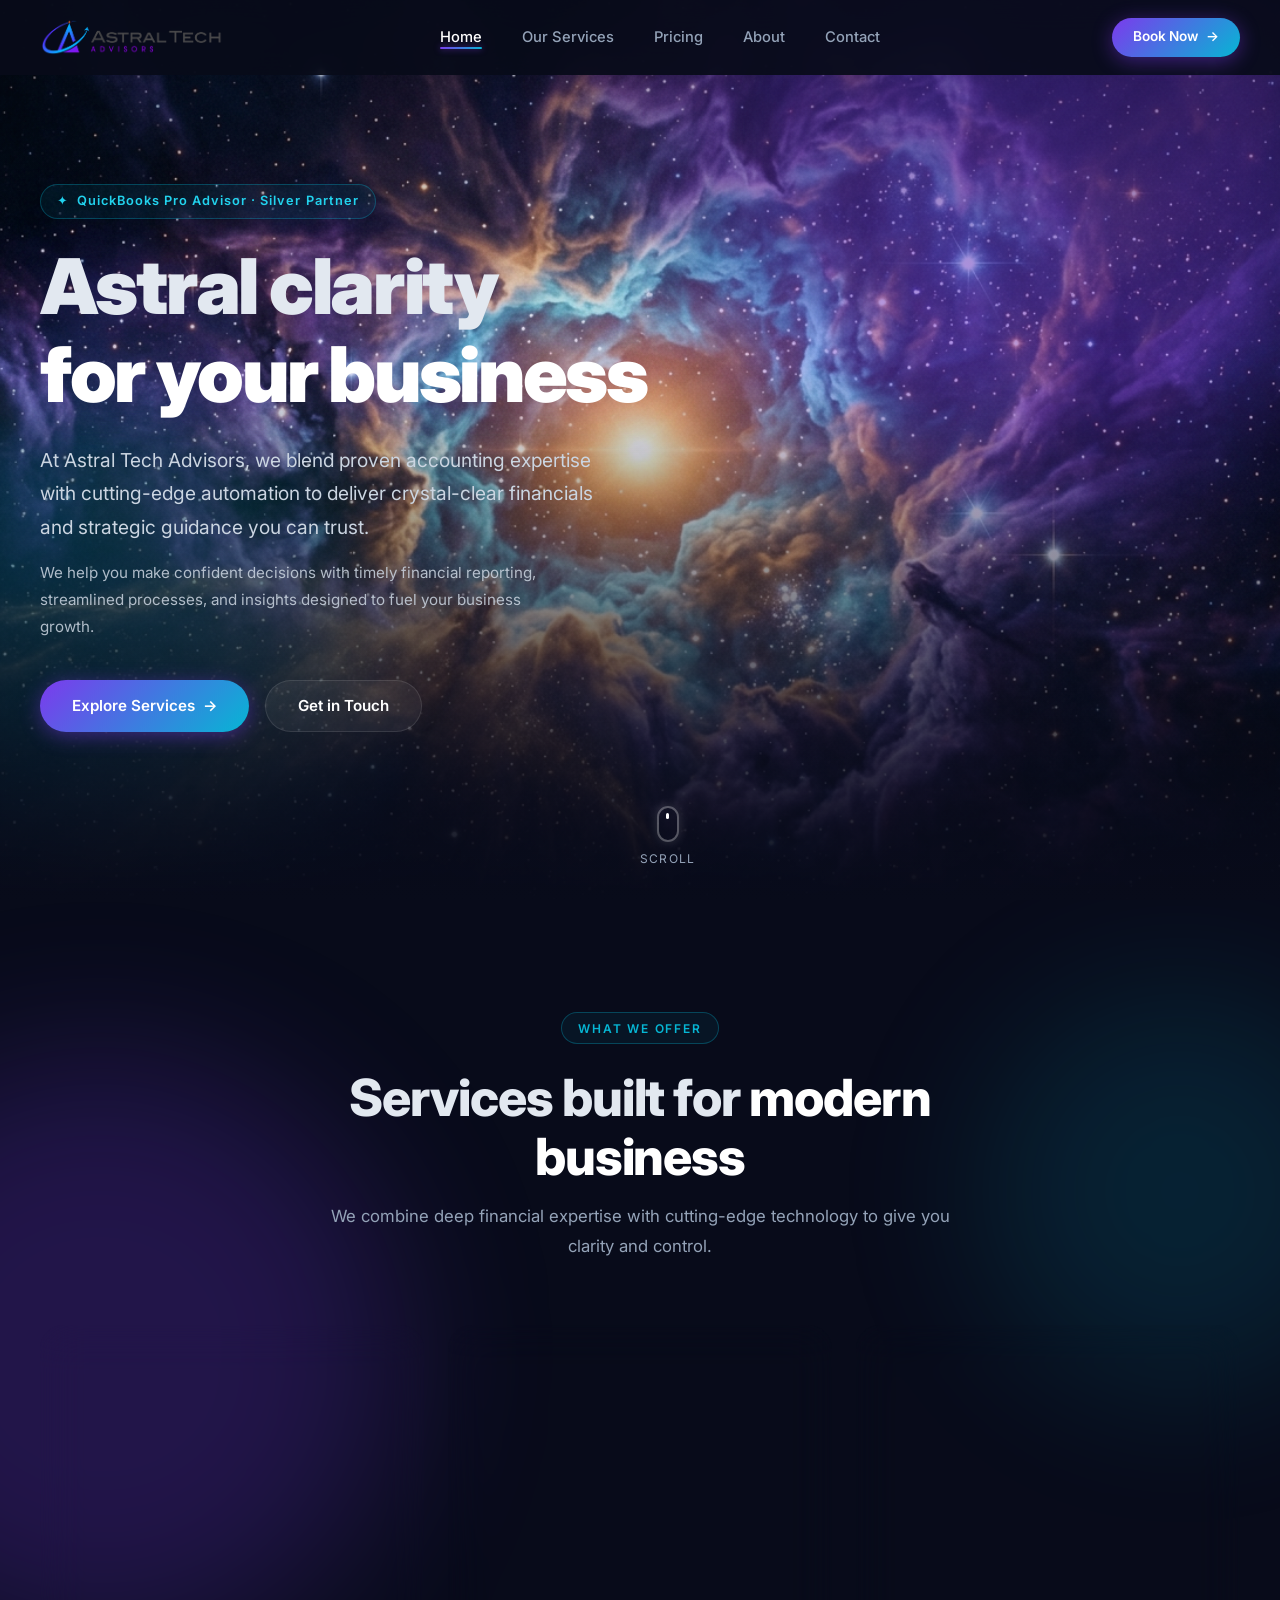
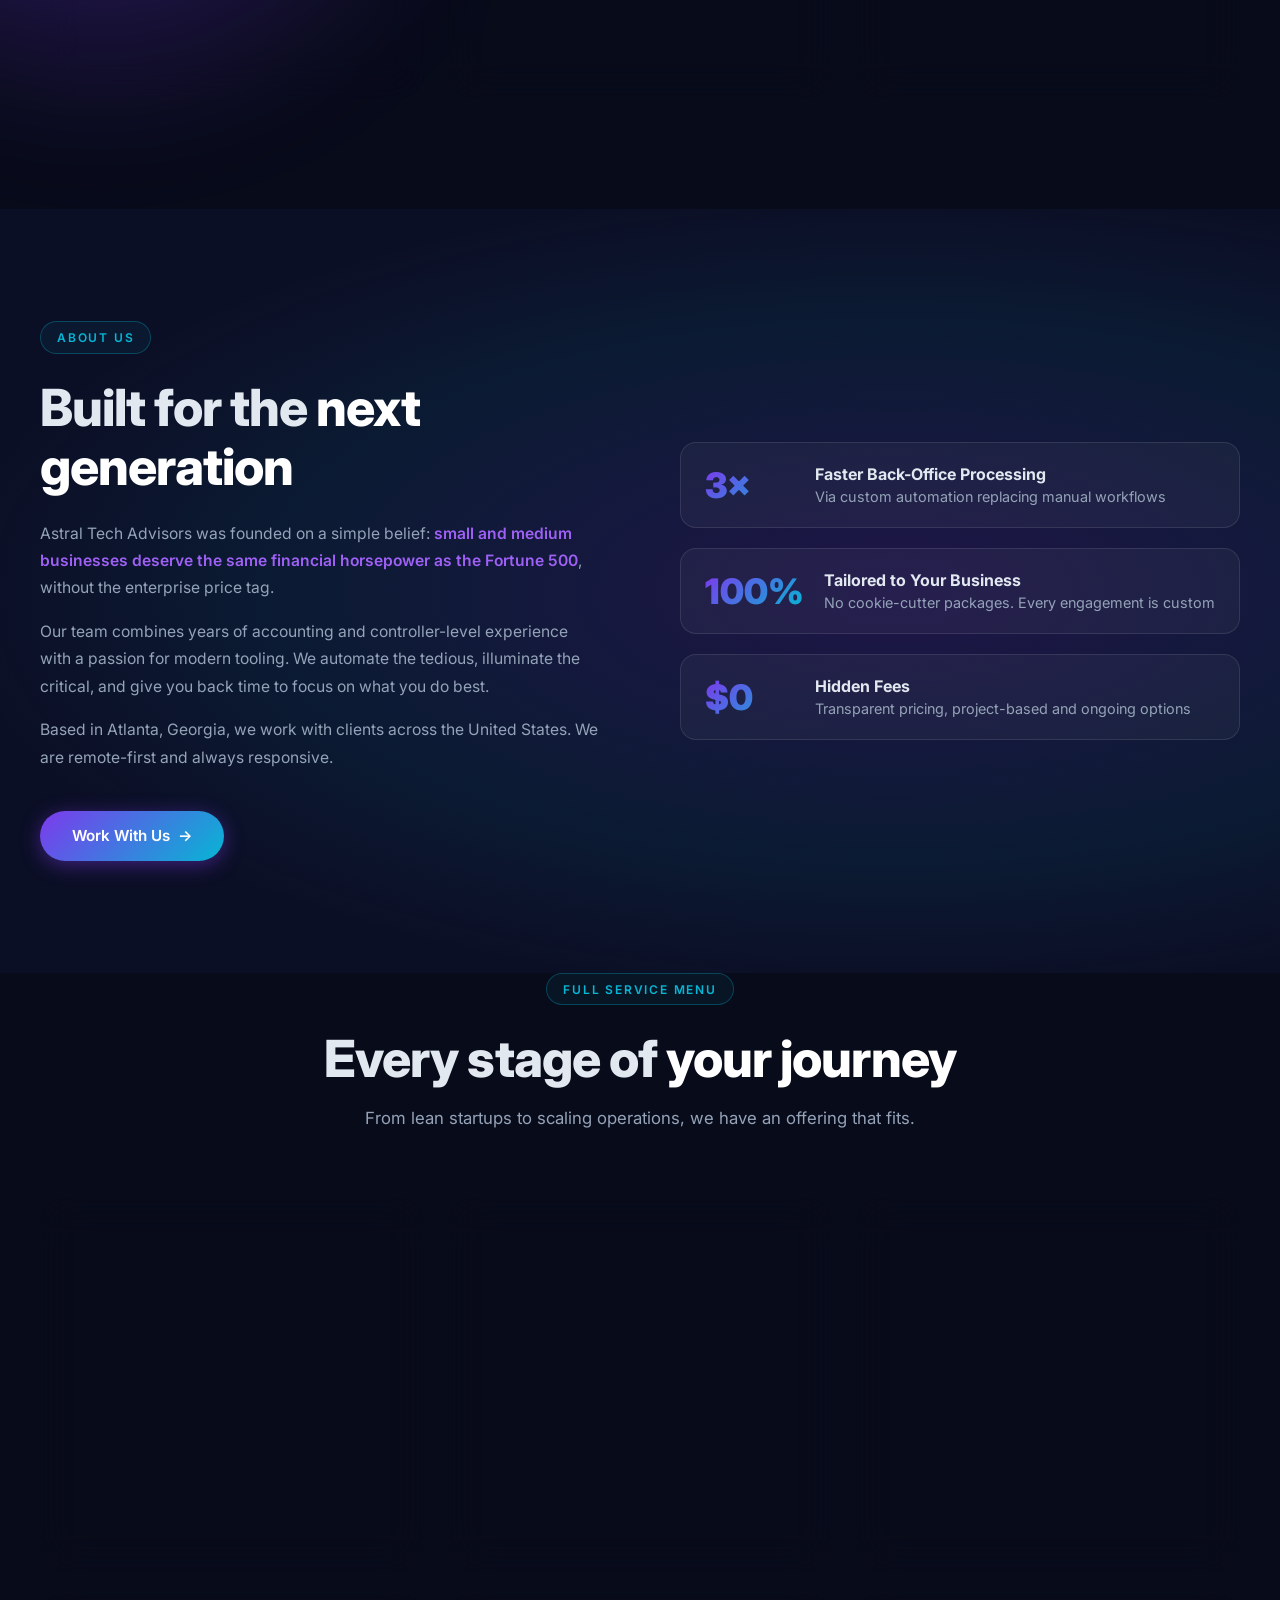
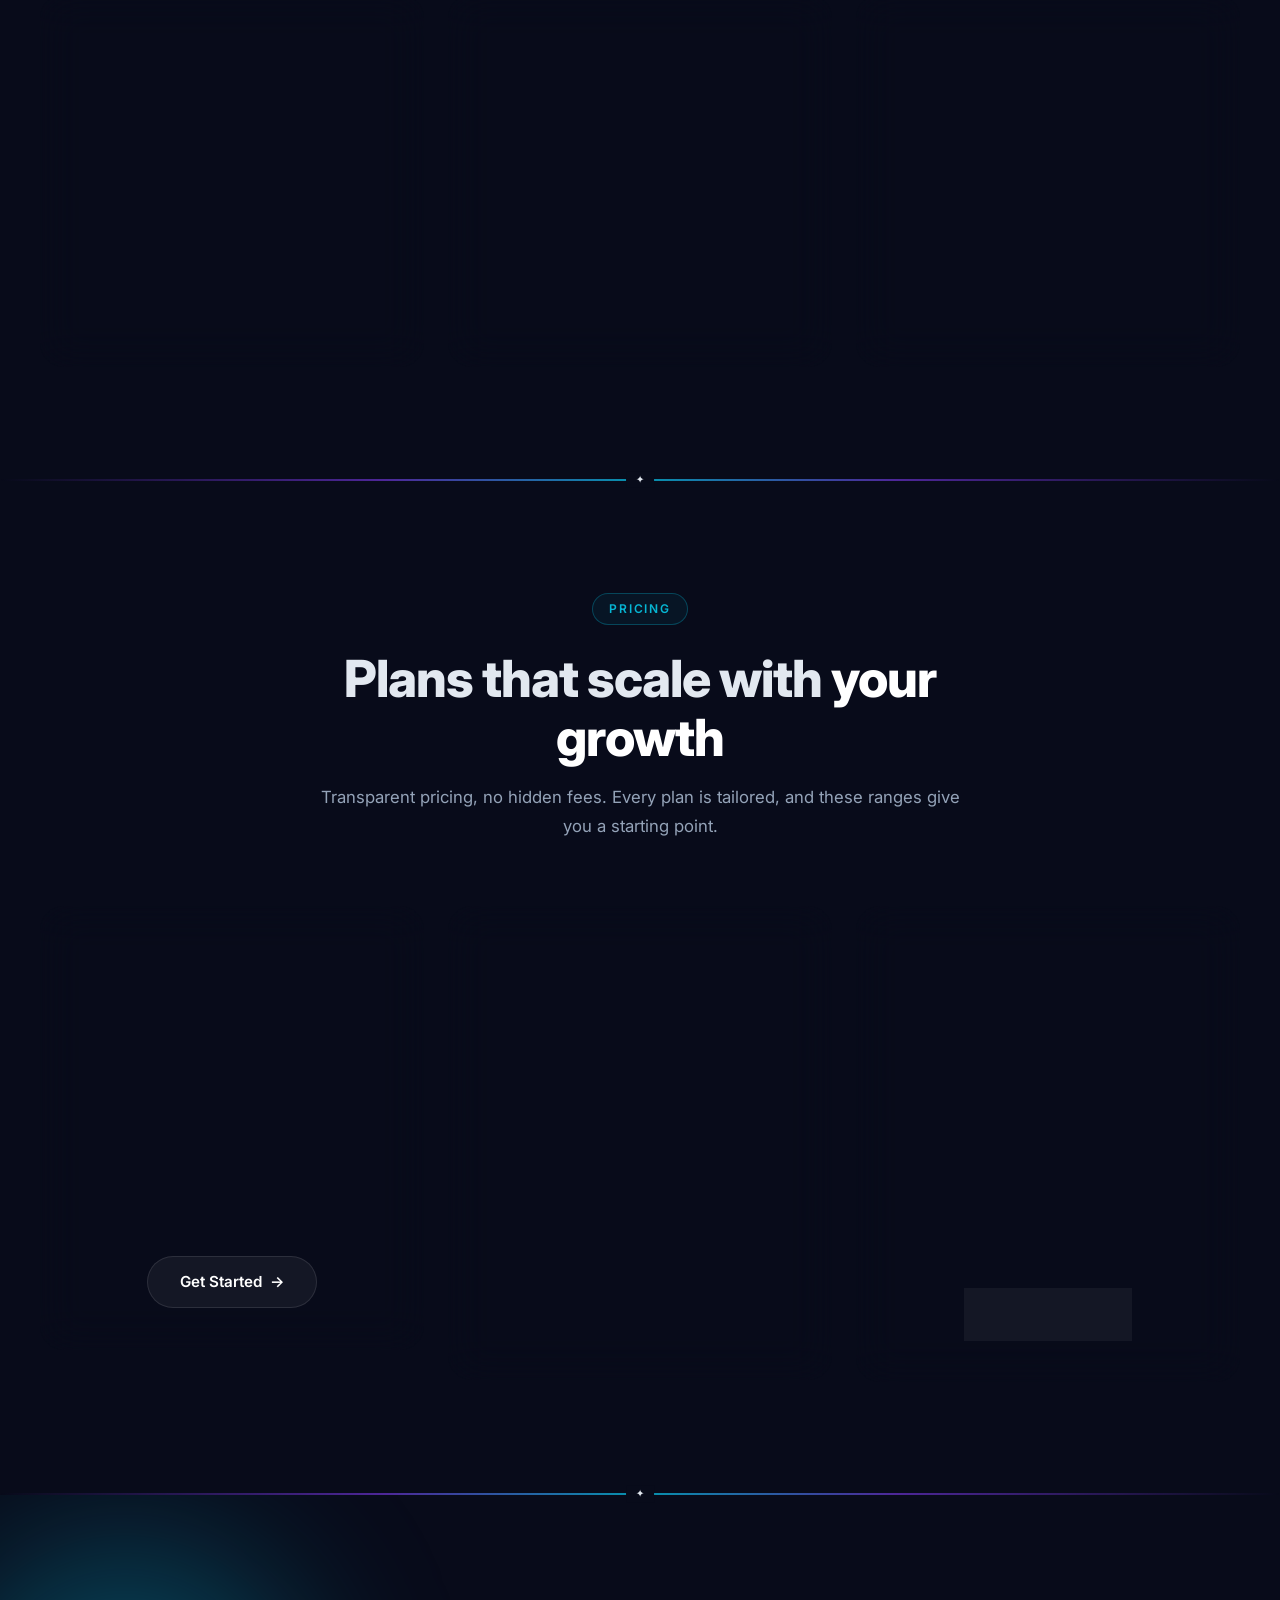
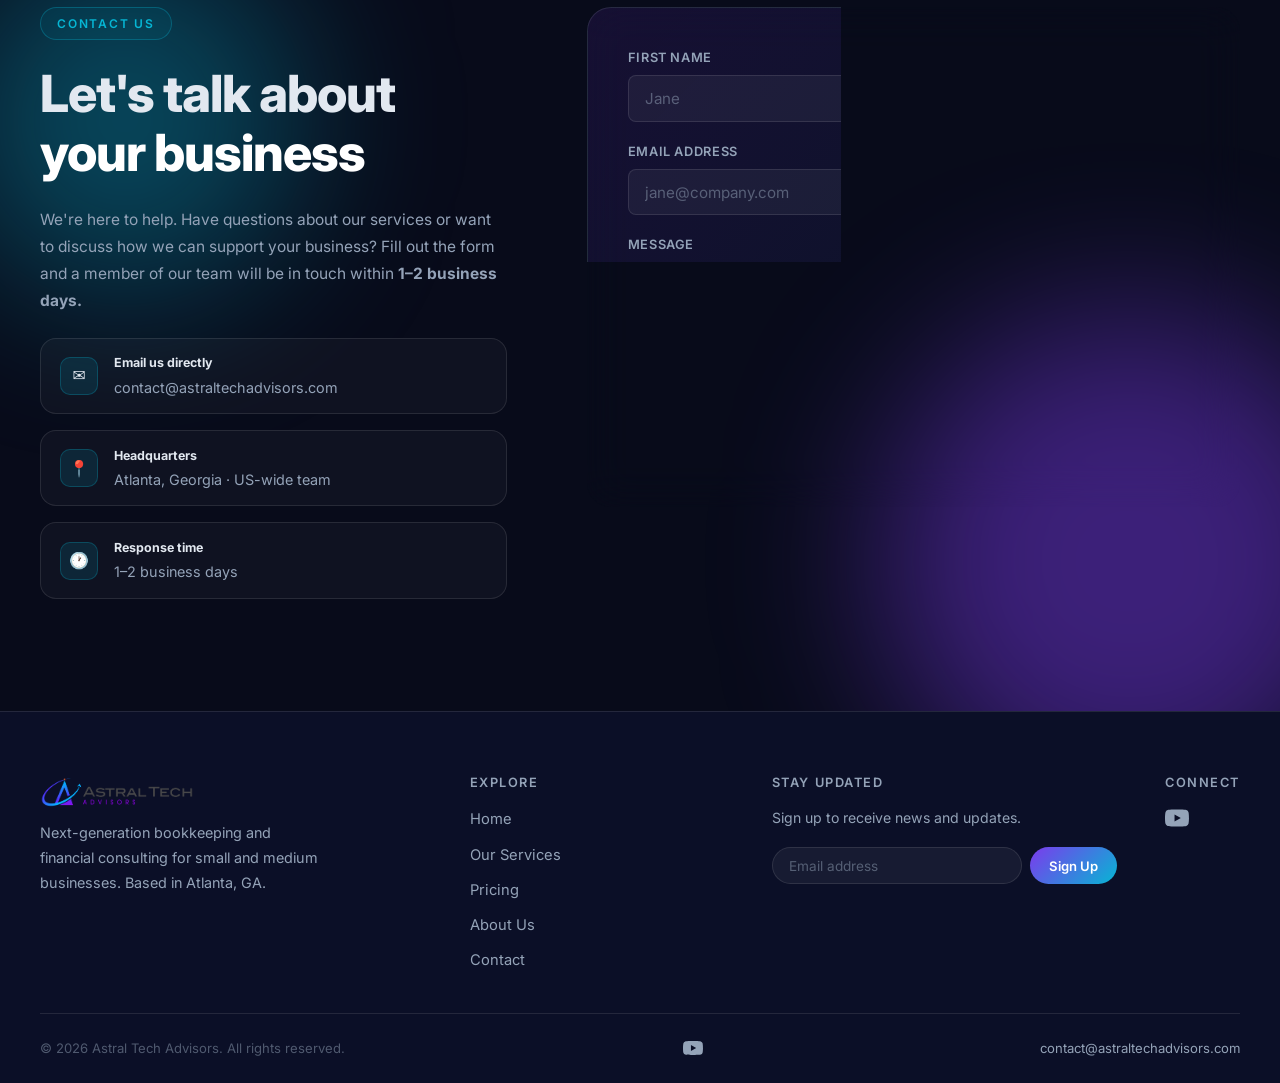
==== commit 630d986d: "Re-enable hero background video for space ambience Co-Authored-By: Claude Opus 4.6 (1M context) <nor" ====
--- a/index.html
+++ b/index.html
@@ -1,6 +1,14 @@
 <!DOCTYPE html>
 <html lang="en">
 <head>
+  <!-- Google tag (gtag.js) -->
+  <script async src="https://www.googletagmanager.com/gtag/js?id=G-G6TT062SGS"></script>
+  <script>
+    window.dataLayer = window.dataLayer || [];
+    function gtag(){dataLayer.push(arguments);}
+    gtag('js', new Date());
+    gtag('config', 'G-G6TT062SGS');
+  </script>
   <meta charset="UTF-8" />
   <meta name="viewport" content="width=device-width, initial-scale=1.0" />
   <title>Astral Tech Advisors | Next-Gen Bookkeeping & Financial Consulting</title>
@@ -55,11 +63,10 @@
       class="hero-video"
       autoplay muted loop playsinline
       poster="Images/Untitled design.png"
-      preload="none"
+      preload="auto"
       aria-hidden="true"
     >
-      <!-- TODO: Replace with hosted video URL once available -->
-      <!-- <source src="Videos/kling_20260321_VIDEO_Very_slow__2235_0.mp4" type="video/mp4" /> -->
+      <source src="Videos/kling_20260321_VIDEO_Very_slow__2235_0.mp4" type="video/mp4" />
     </video>
     <div class="hero-overlay" aria-hidden="true"></div>
 
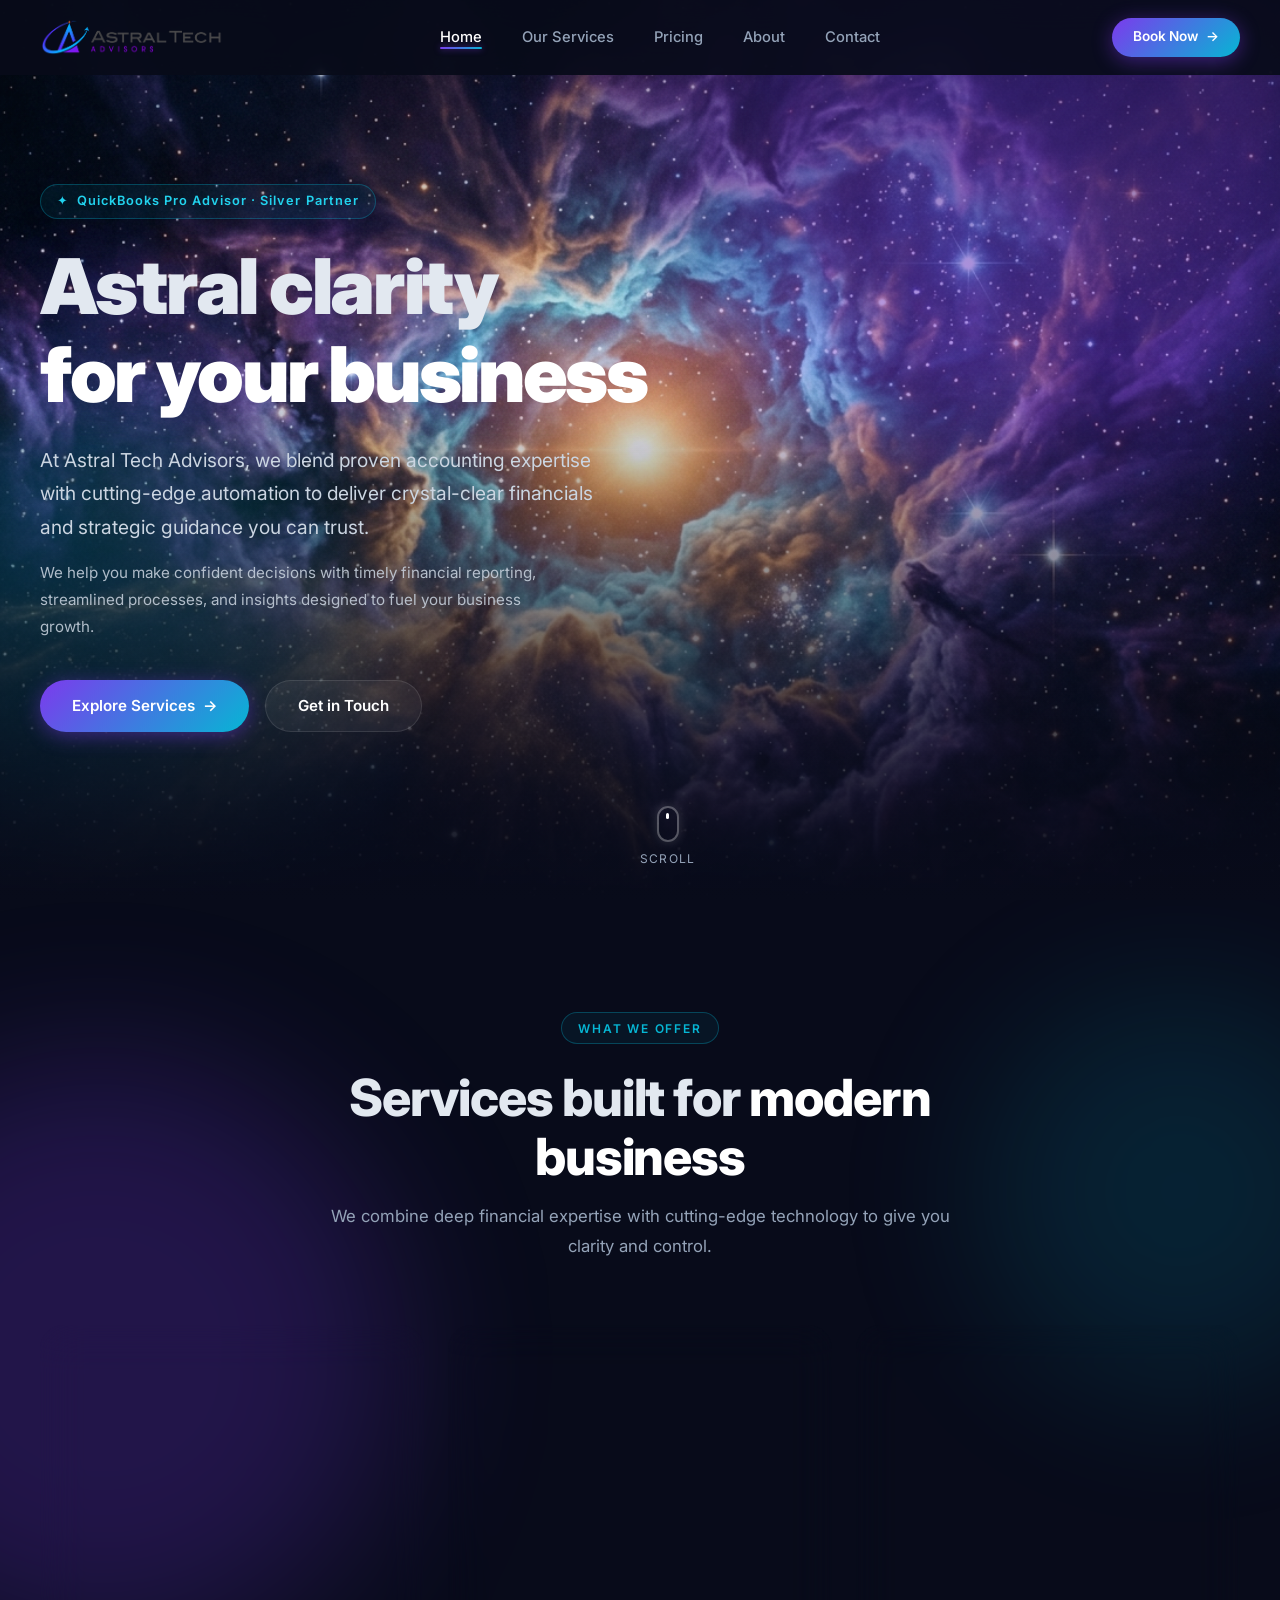
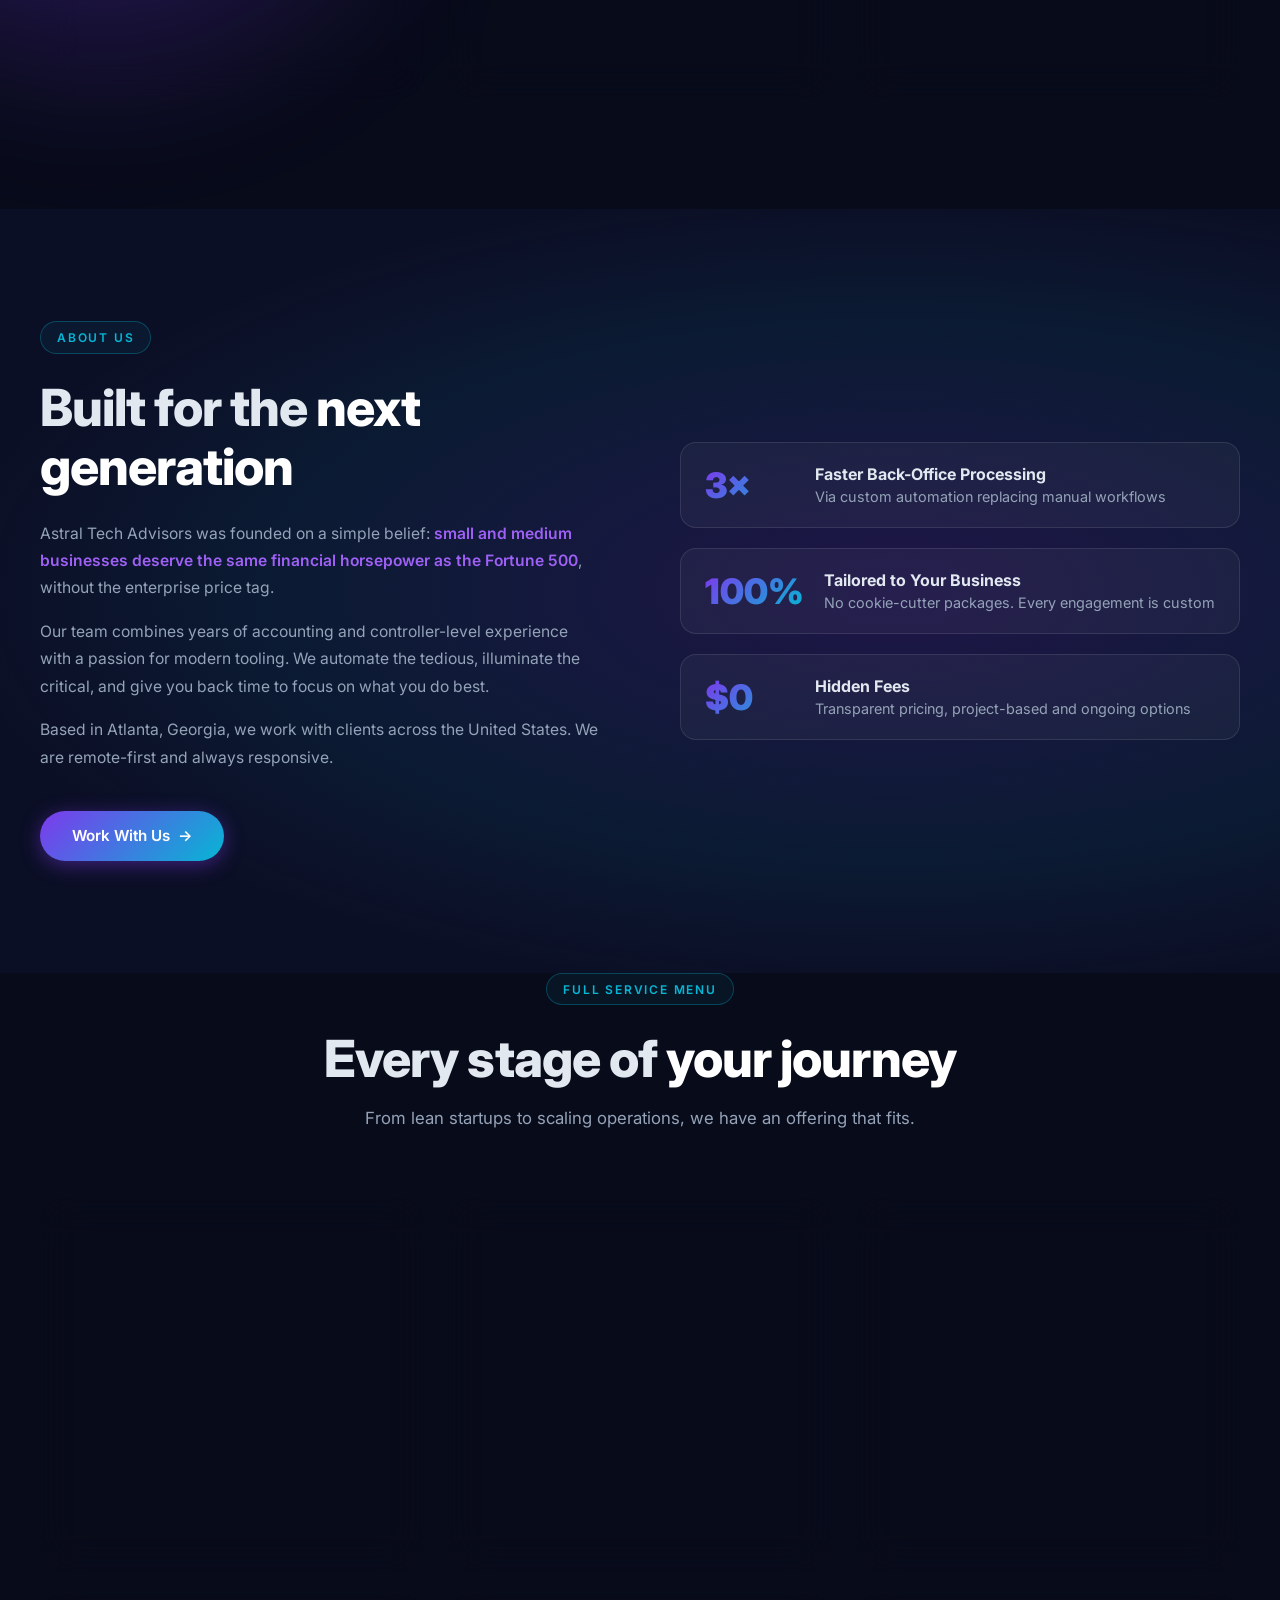
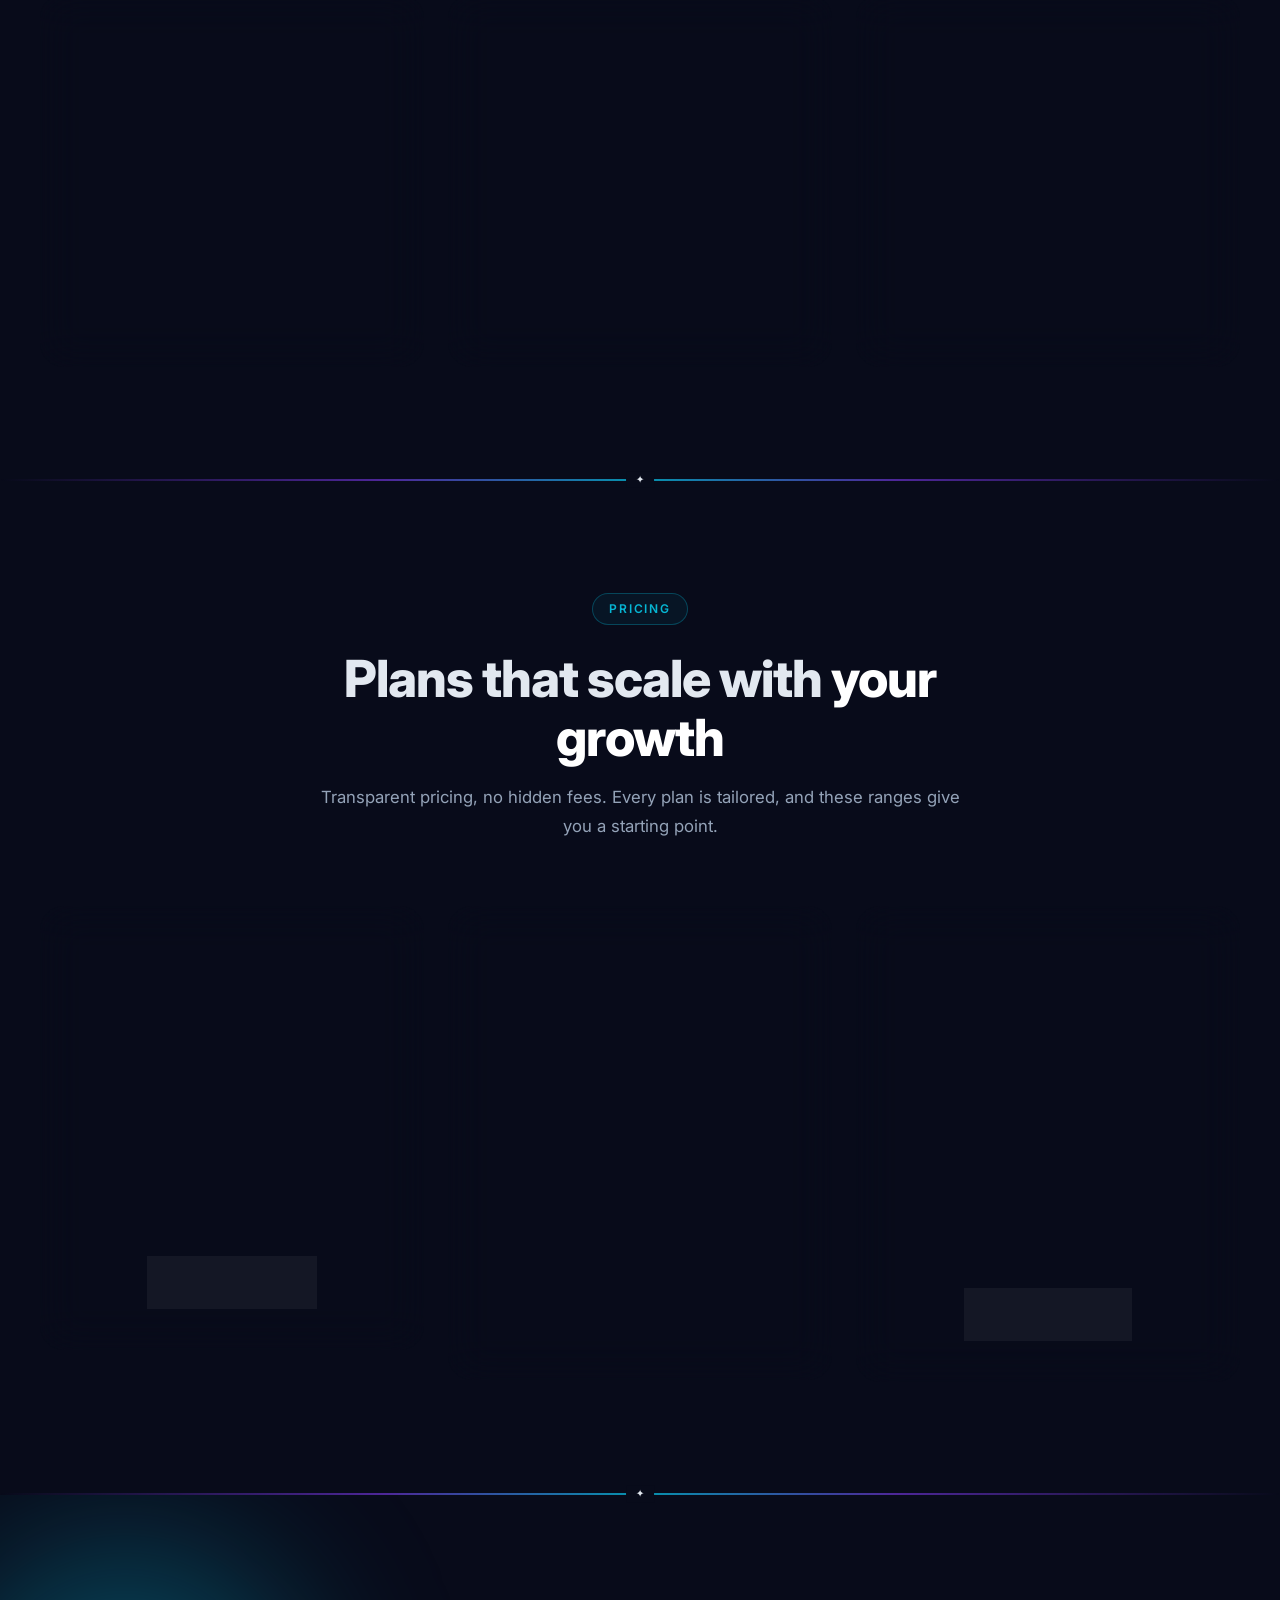
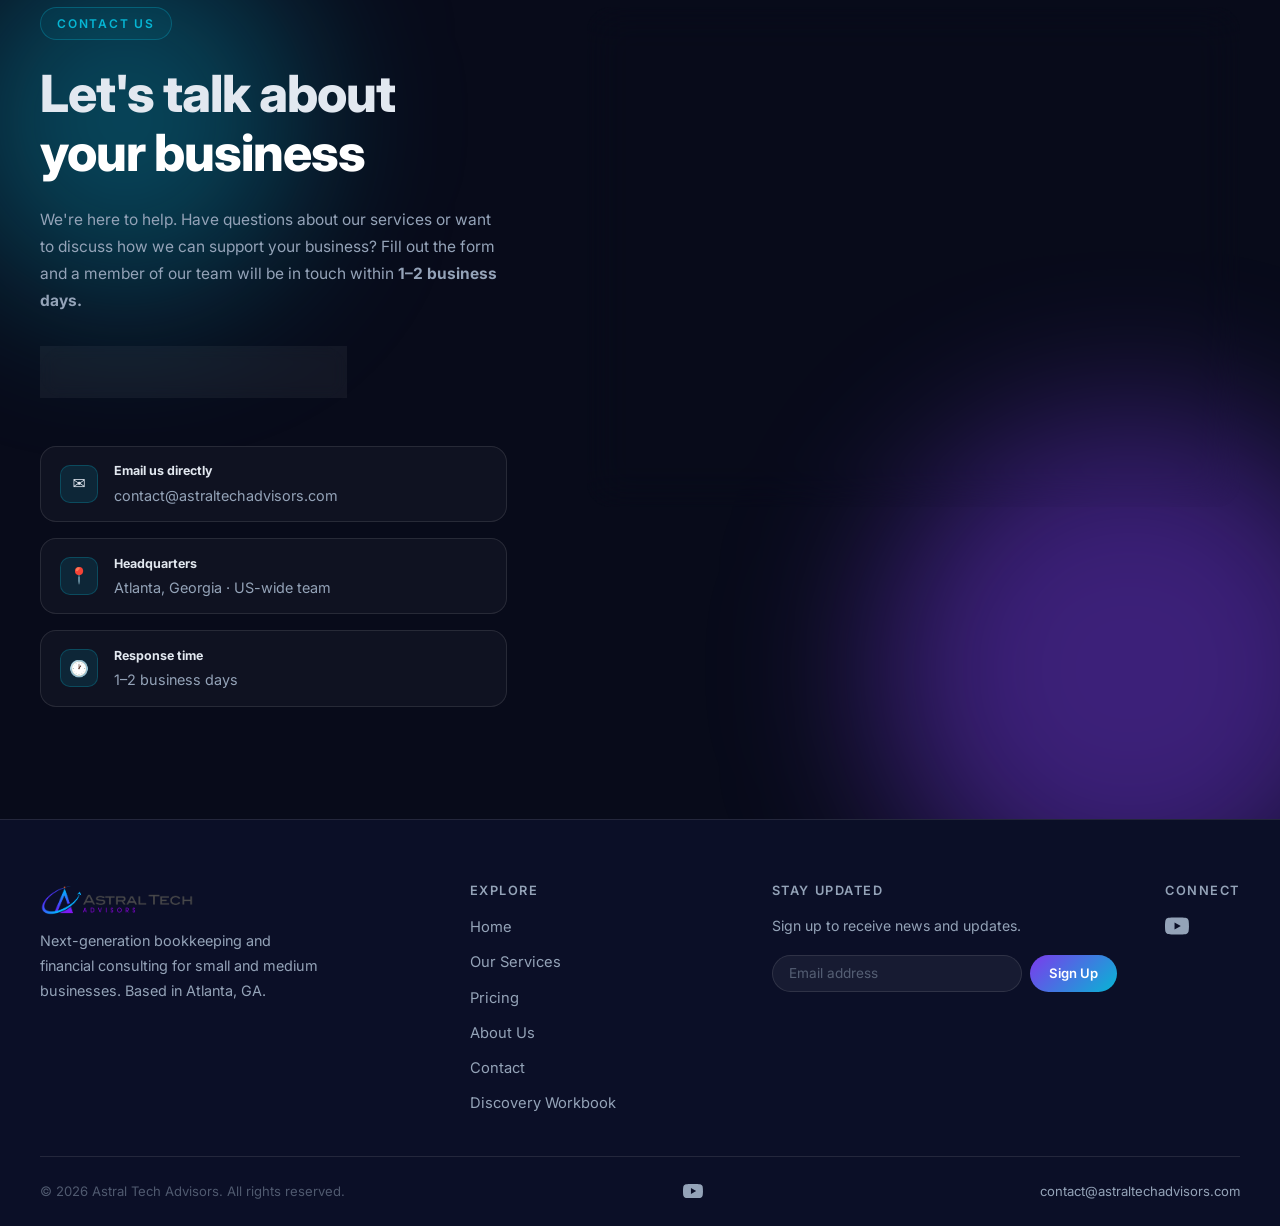
==== commit 7695db37: "Add Discovery Workbook intake page; link from homepage discovery.html: branded, adaptive client inta" ====
--- a/index.html
+++ b/index.html
@@ -499,6 +499,10 @@
             days.</strong>
           </p>
 
+          <a href="discovery.html" class="btn btn-ghost" style="margin: var(--space-xs) 0 var(--space-md);">
+            Start our Discovery Workbook <span aria-hidden="true">→</span>
+          </a>
+
           <div class="contact-meta">
             <div class="contact-item">
               <div class="contact-item-icon" aria-hidden="true">✉️</div>
@@ -581,6 +585,7 @@
             <li><a href="#pricing">Pricing</a></li>
             <li><a href="#about">About Us</a></li>
             <li><a href="#contact">Contact</a></li>
+            <li><a href="discovery.html">Discovery Workbook</a></li>
           </ul>
         </nav>
 
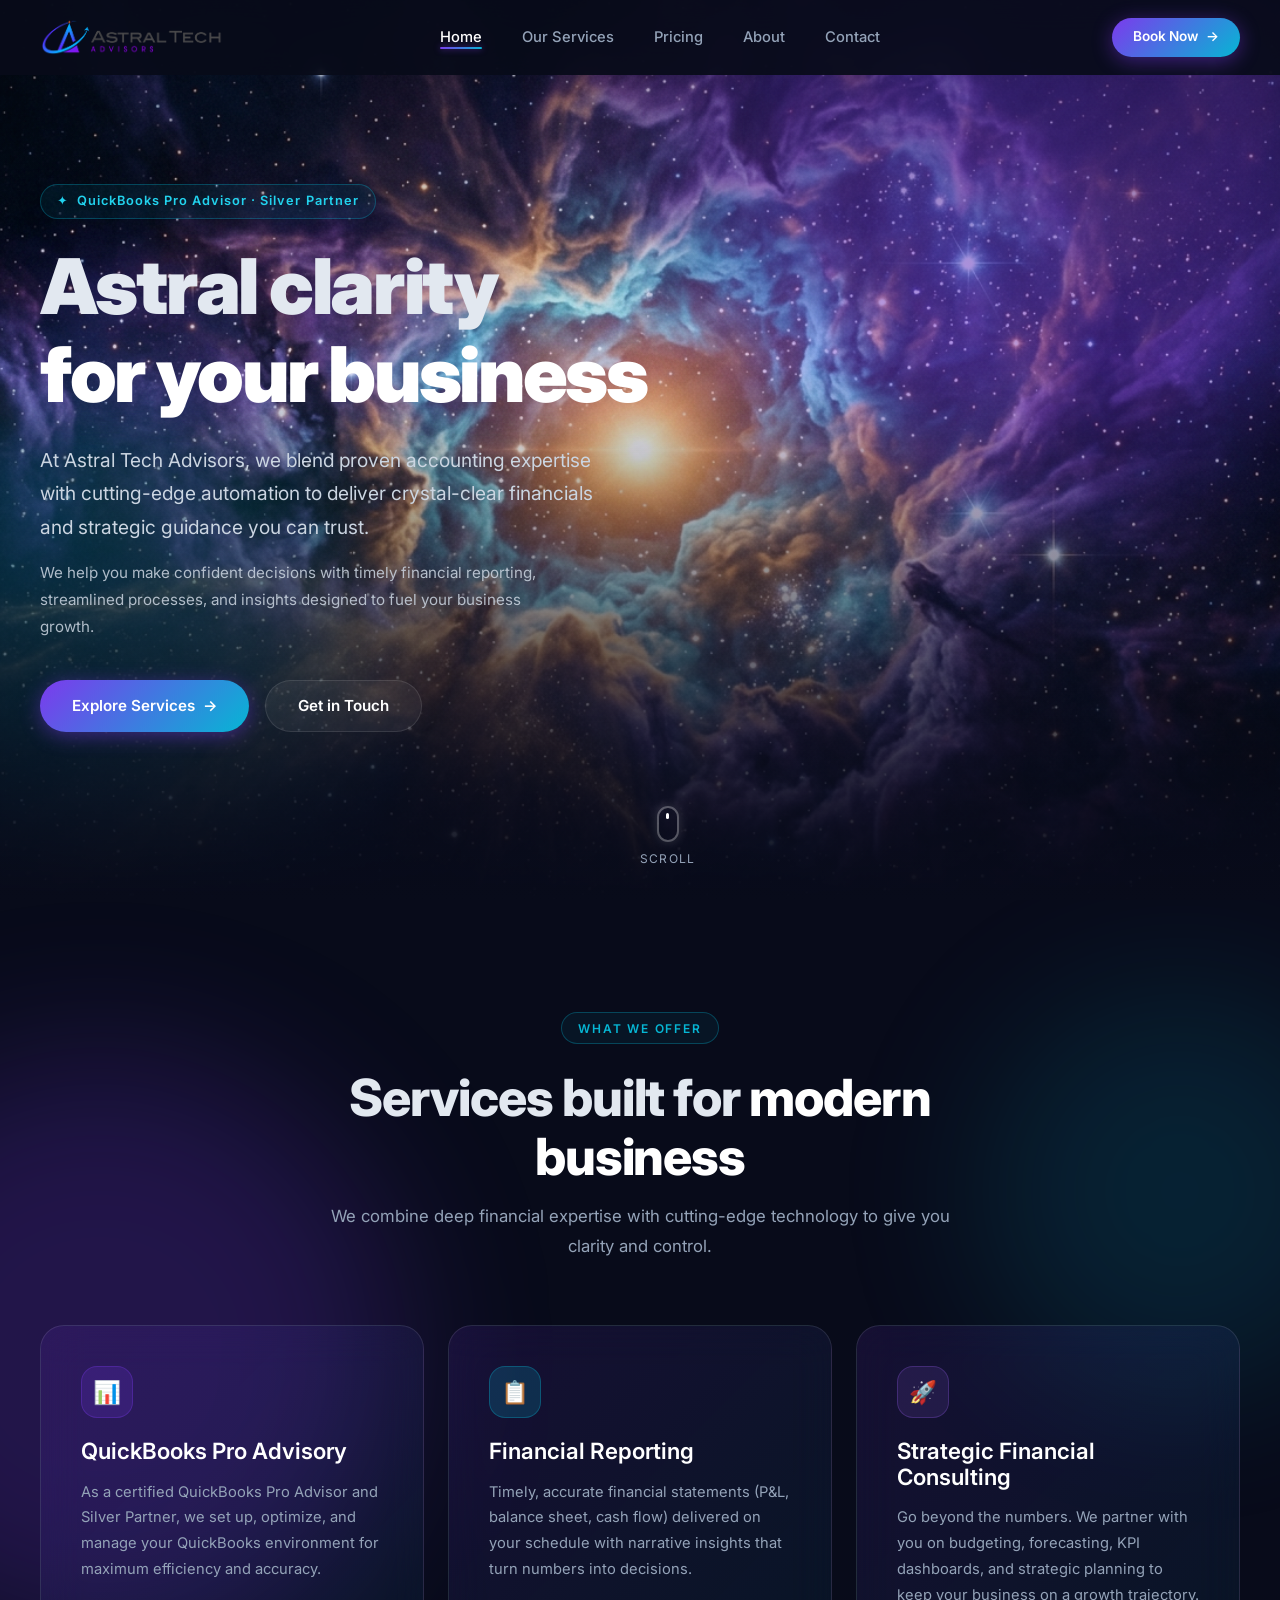
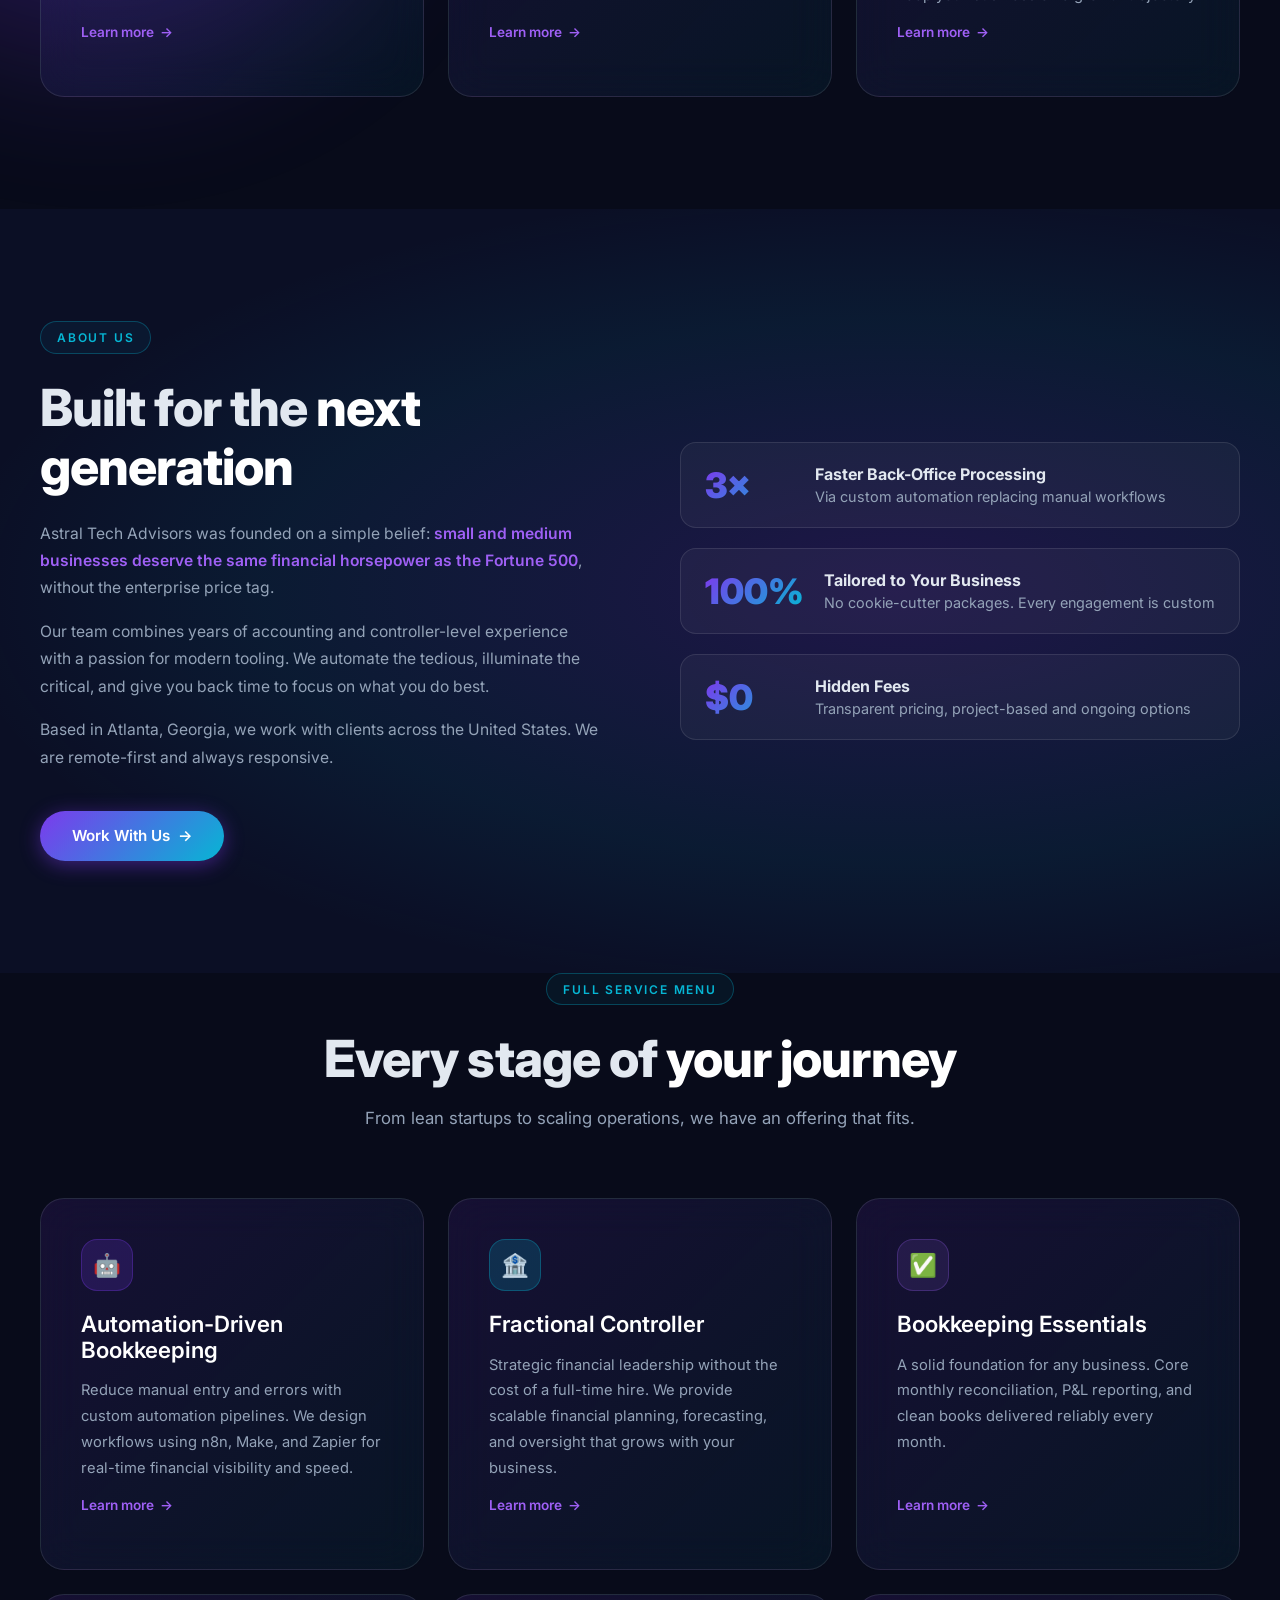
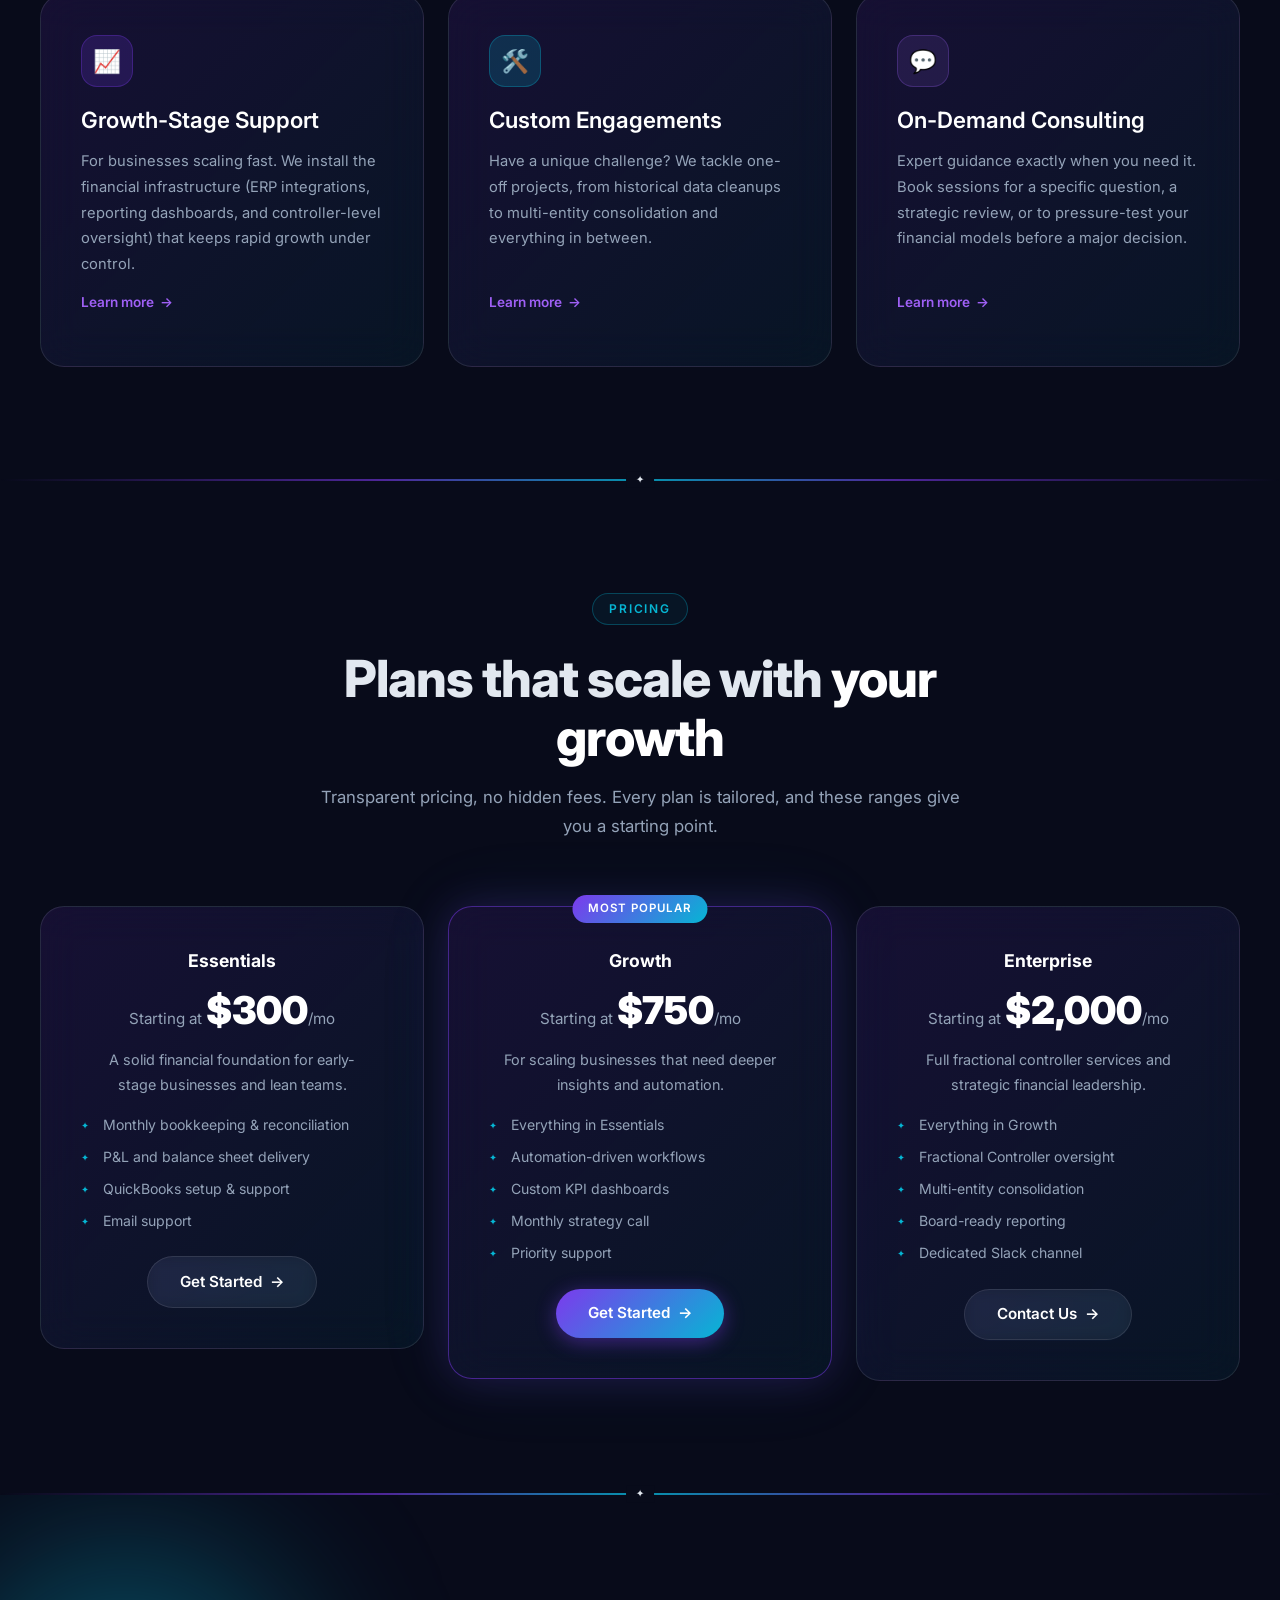
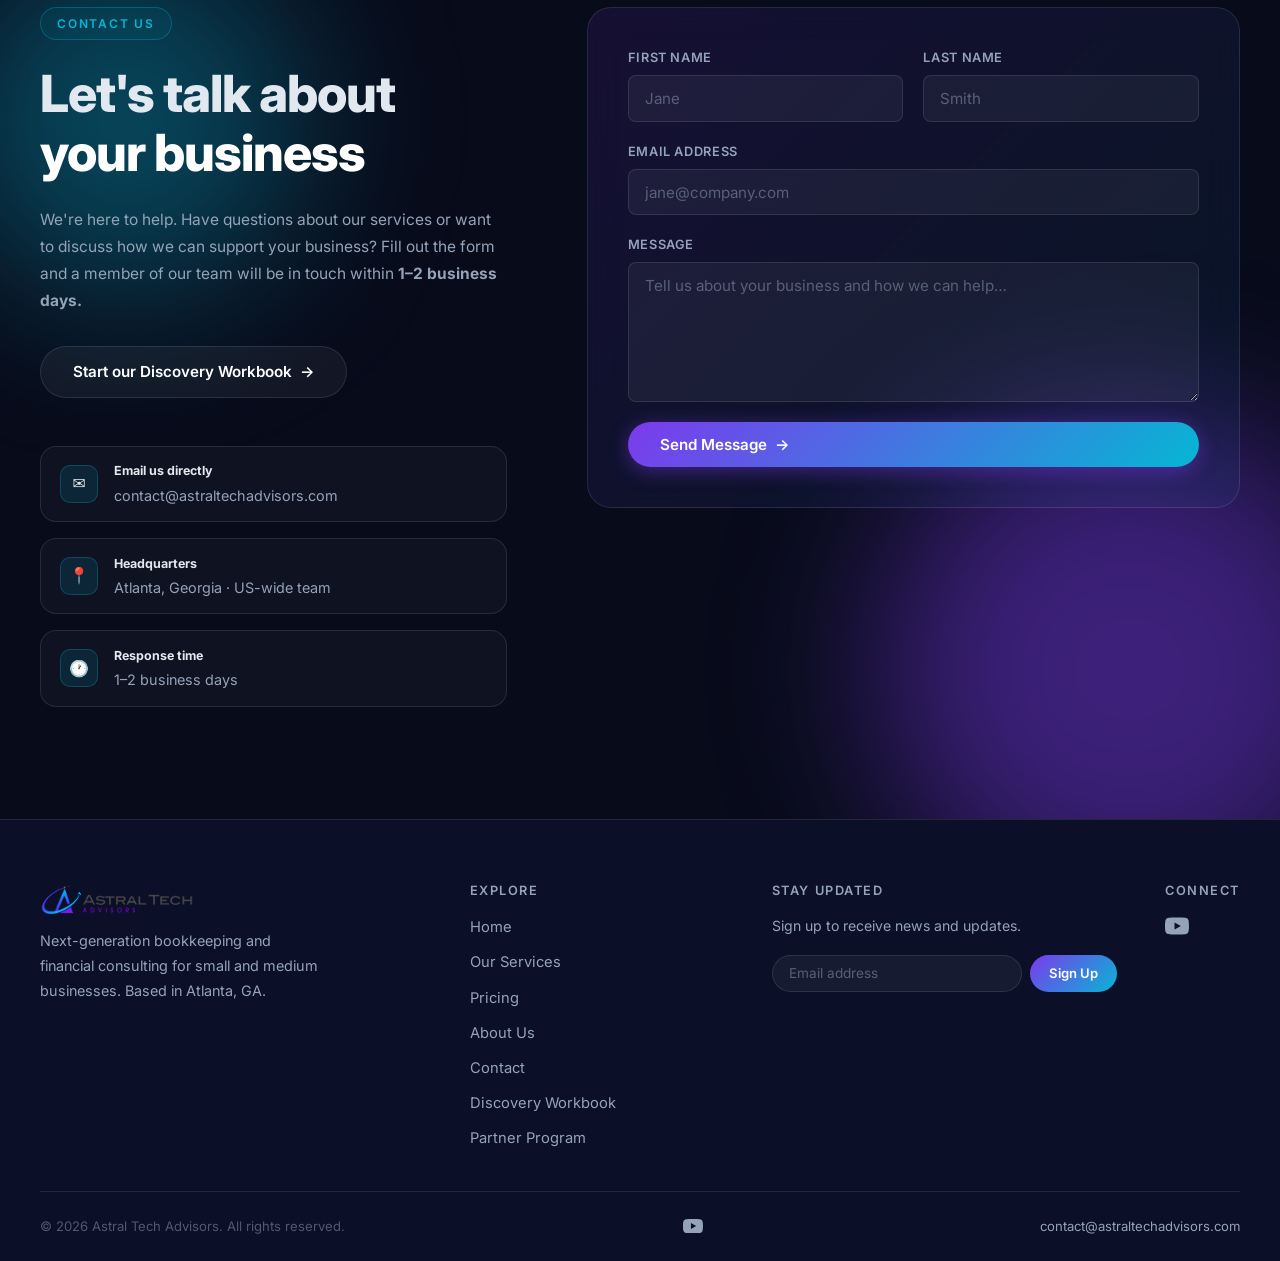
==== commit cd4796c2: "Launch Partner Program page: link from homepage footer, allow indexing Verified live before launch: " ====
--- a/index.html
+++ b/index.html
@@ -586,6 +586,7 @@
             <li><a href="#about">About Us</a></li>
             <li><a href="#contact">Contact</a></li>
             <li><a href="discovery.html">Discovery Workbook</a></li>
+            <li><a href="partners.html">Partner Program</a></li>
           </ul>
         </nav>
 
